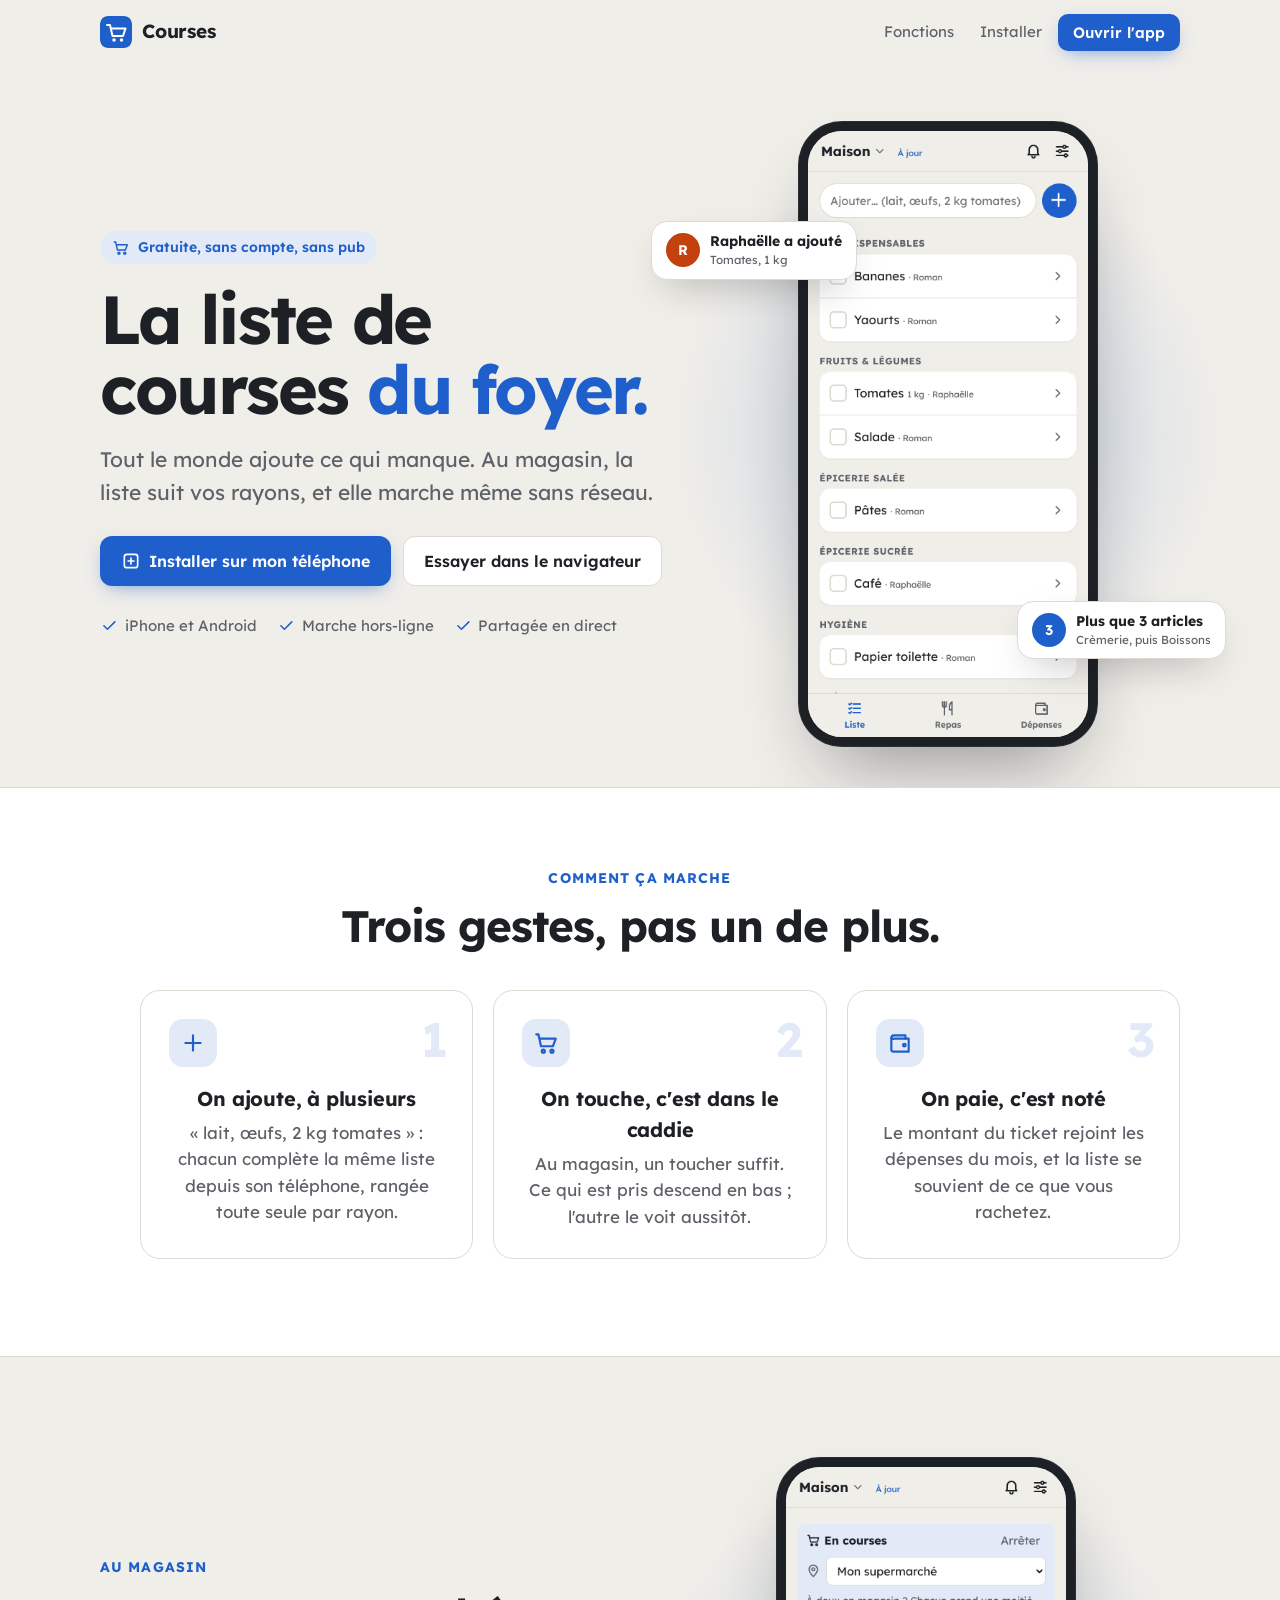
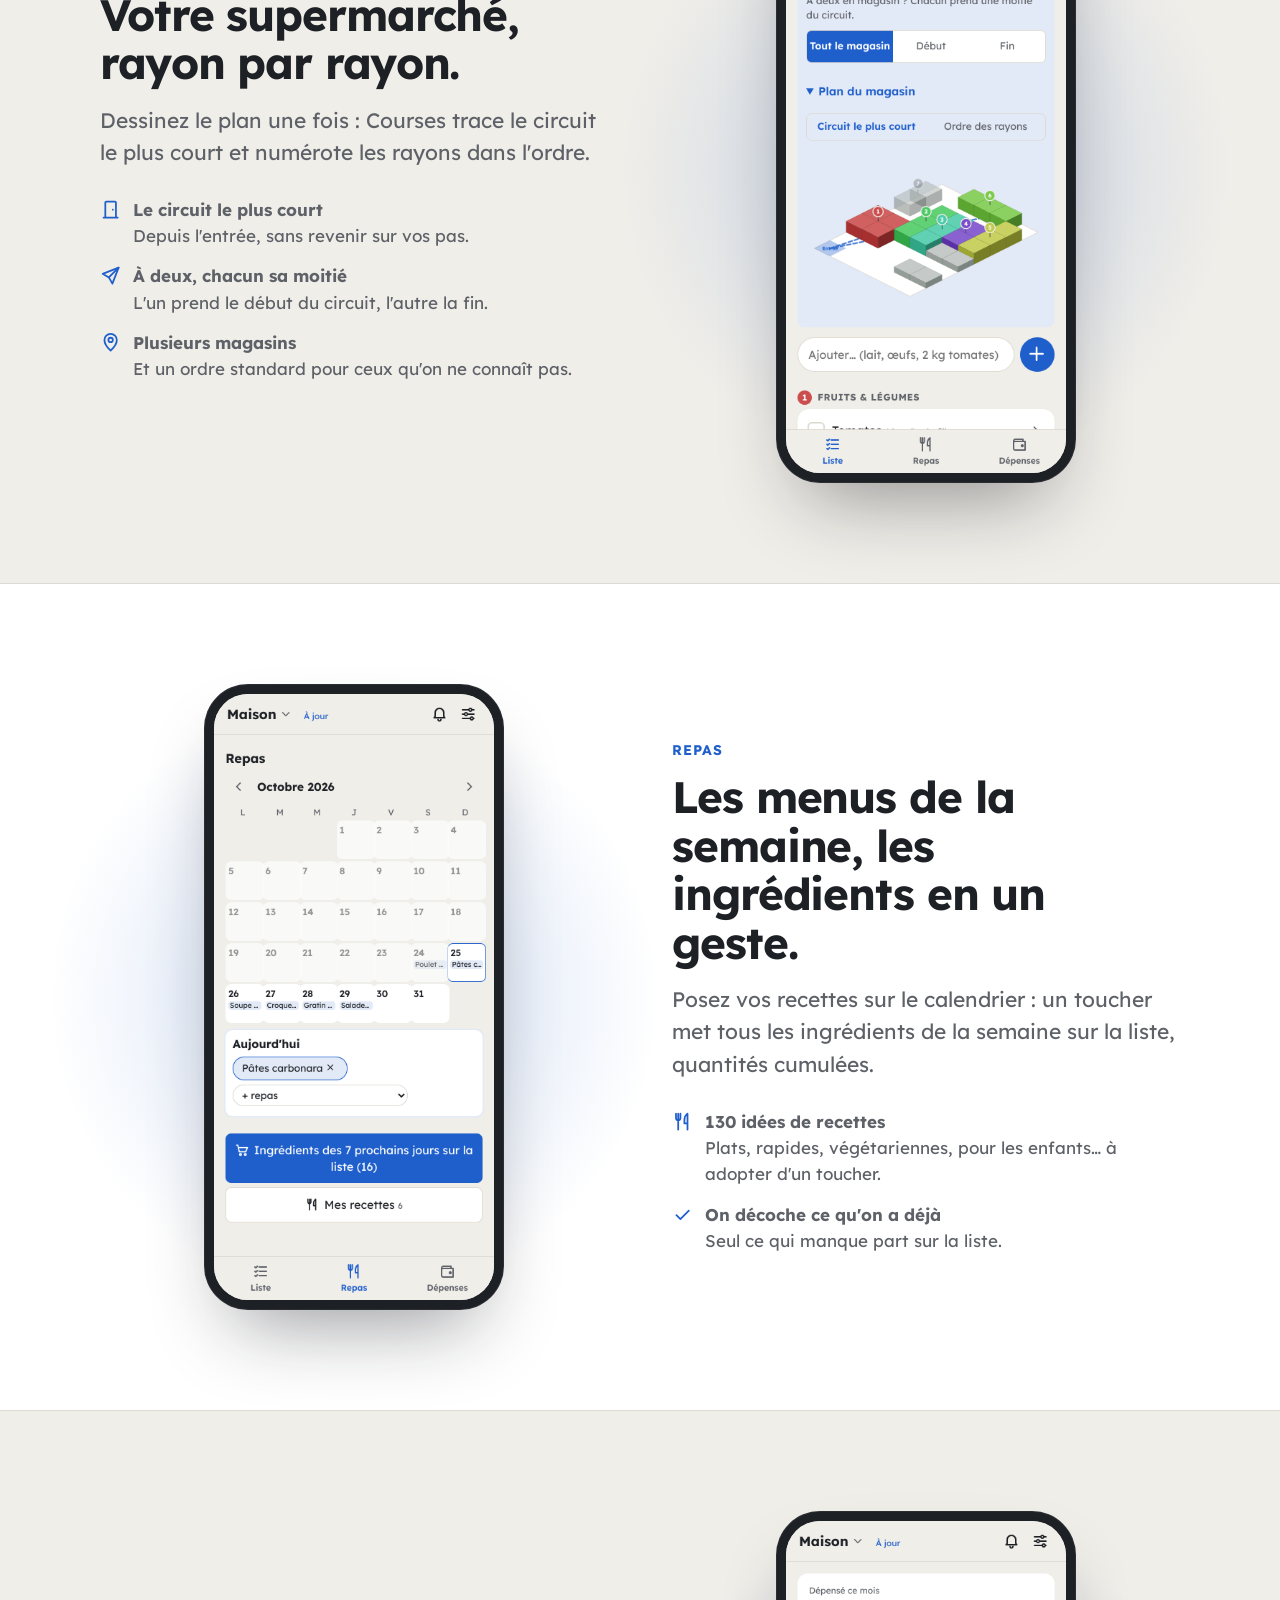
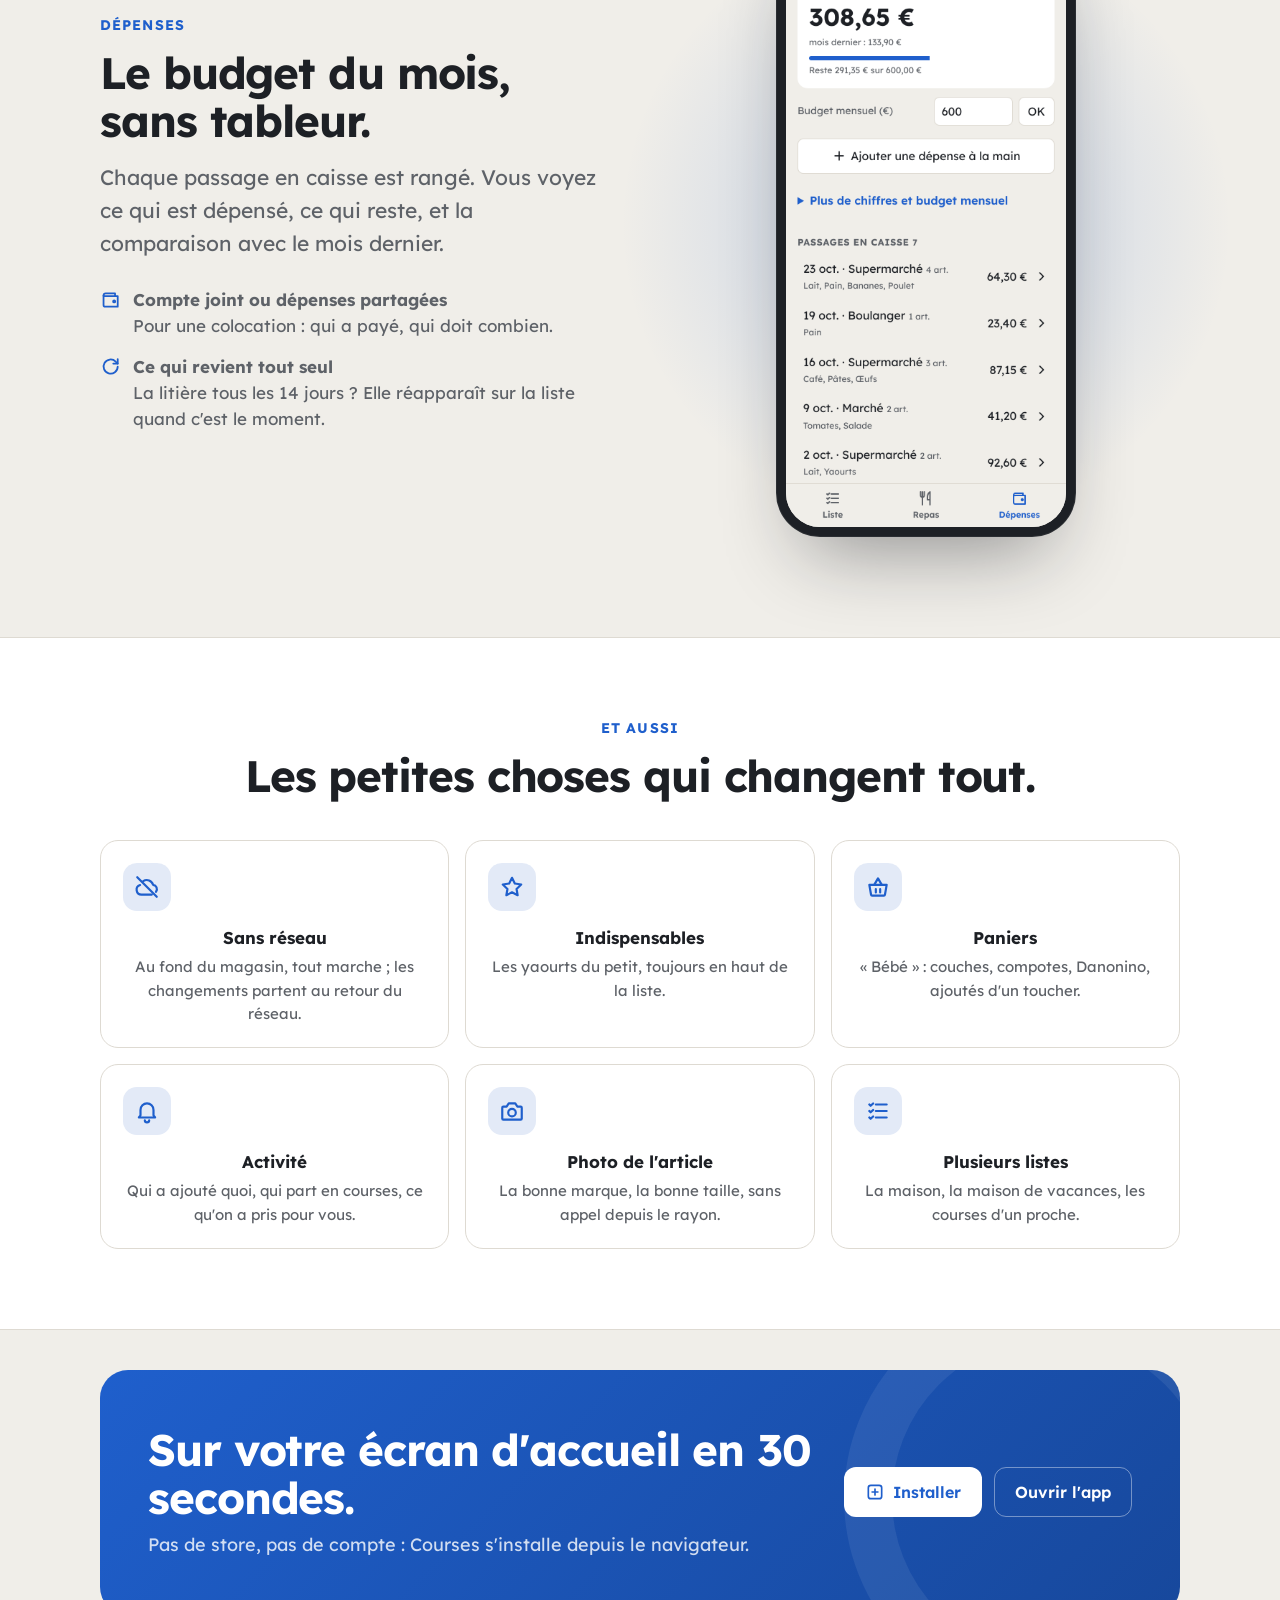
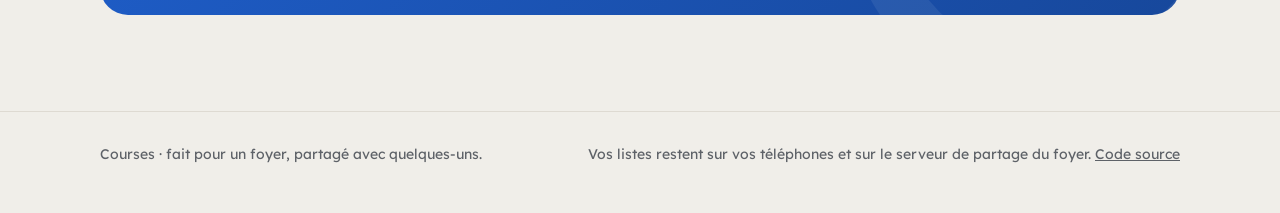
==== site/index.html @ 615f4064 "Guide d'installation sur l'écran d'accueil et site vitrine (présentation, page d'installation) Dans " ====
<!doctype html>
<html lang="fr">
<head>
  <meta charset="utf-8">
  <meta name="viewport" content="width=device-width, initial-scale=1, viewport-fit=cover">
  <title>Courses · la liste de courses du foyer</title>
  <meta name="description" content="Une liste de courses partagée, rangée par rayons, qui marche même sans réseau au magasin. Gratuite, sans compte, à installer en 30 secondes.">
  <meta property="og:title" content="Courses · la liste de courses du foyer">
  <meta property="og:description" content="Tout le monde ajoute ce qui manque. Au magasin, la liste suit vos rayons, même sans réseau.">
  <meta property="og:image" content="img/liste.png">
  <meta name="theme-color" content="#f0eee9">
  <link rel="icon" href="../icon.svg" type="image/svg+xml">
  <link rel="stylesheet" href="site.css">
</head>
<body>
  <header class="top">
    <div class="wrap">
      <a class="brand" href="./"><img src="../icon.svg" alt="">Courses</a>
      <nav>
        <a class="hide-sm" href="#fonctions">Fonctions</a>
        <a class="hide-sm" href="installer.html">Installer</a>
        <a class="btn primary small" href="../">Ouvrir l'app</a>
      </nav>
    </div>
  </header>

  <main>
    <section class="hero">
      <div class="wrap">
        <div>
          <p class="eyebrow" data-icon="cart">Gratuite, sans compte, sans pub</p>
          <h1>La liste de courses <em>du foyer.</em></h1>
          <p class="lead">Tout le monde ajoute ce qui manque. Au magasin, la liste suit vos rayons, et elle marche même sans réseau.</p>
          <div class="ctas">
            <a class="btn primary" href="installer.html" data-icon="addHome">Installer sur mon téléphone</a>
            <a class="btn" href="../">Essayer dans le navigateur</a>
          </div>
          <ul class="trust">
            <li data-icon="check">iPhone et Android</li>
            <li data-icon="check">Marche hors-ligne</li>
            <li data-icon="check">Partagée en direct</li>
          </ul>
        </div>
        <div class="stage">
          <div class="phone"><img src="img/liste.png" alt="La liste de courses, rangée par rayons" width="390" height="844"></div>
          <div class="bubble b1"><span class="av" style="background:#c2410c">R</span><span><b>Raphaëlle a ajouté</b><small>Tomates, 1 kg</small></span></div>
          <div class="bubble b2"><span class="av" style="background:#1f5fcc">3</span><span><b>Plus que 3 articles</b><small>Crèmerie, puis Boissons</small></span></div>
        </div>
      </div>
    </section>

    <section class="band">
      <div class="wrap center">
        <p class="kicker">Comment ça marche</p>
        <h2>Trois gestes, pas un de plus.</h2>
        <ol class="steps3">
          <li class="reveal"><div class="ico" data-icon="plus"></div><h3>On ajoute, à plusieurs</h3><p>« lait, œufs, 2 kg tomates » : chacun complète la même liste depuis son téléphone, rangée toute seule par rayon.</p></li>
          <li class="reveal"><div class="ico" data-icon="cart"></div><h3>On touche, c'est dans le caddie</h3><p>Au magasin, un toucher suffit. Ce qui est pris descend en bas ; l'autre le voit aussitôt.</p></li>
          <li class="reveal"><div class="ico" data-icon="wallet"></div><h3>On paie, c'est noté</h3><p>Le montant du ticket rejoint les dépenses du mois, et la liste se souvient de ce que vous rachetez.</p></li>
        </ol>
      </div>
    </section>

    <section class="feature" id="fonctions">
      <div class="wrap">
        <div class="text reveal">
          <p class="kicker">Au magasin</p>
          <h2>Votre supermarché, rayon par rayon.</h2>
          <p class="lead">Dessinez le plan une fois : Courses trace le circuit le plus court et numérote les rayons dans l'ordre.</p>
          <ul class="points">
            <li data-icon="door"><span><b>Le circuit le plus court</b>Depuis l'entrée, sans revenir sur vos pas.</span></li>
            <li data-icon="send"><span><b>À deux, chacun sa moitié</b>L'un prend le début du circuit, l'autre la fin.</span></li>
            <li data-icon="pin"><span><b>Plusieurs magasins</b>Et un ordre standard pour ceux qu'on ne connaît pas.</span></li>
          </ul>
        </div>
        <div class="stage reveal"><div class="phone"><img src="img/magasin.png" alt="Le plan du magasin en 3D avec le circuit numéroté" width="390" height="844" loading="lazy"></div></div>
      </div>
    </section>

    <section class="feature flip band">
      <div class="wrap">
        <div class="text reveal">
          <p class="kicker">Repas</p>
          <h2>Les menus de la semaine, les ingrédients en un geste.</h2>
          <p class="lead">Posez vos recettes sur le calendrier : un toucher met tous les ingrédients de la semaine sur la liste, quantités cumulées.</p>
          <ul class="points">
            <li data-icon="meals"><span><b>130 idées de recettes</b>Plats, rapides, végétariennes, pour les enfants… à adopter d'un toucher.</span></li>
            <li data-icon="check"><span><b>On décoche ce qu'on a déjà</b>Seul ce qui manque part sur la liste.</span></li>
          </ul>
        </div>
        <div class="stage reveal"><div class="phone"><img src="img/repas.png" alt="Le calendrier des repas du mois" width="390" height="844" loading="lazy"></div></div>
      </div>
    </section>

    <section class="feature">
      <div class="wrap">
        <div class="text reveal">
          <p class="kicker">Dépenses</p>
          <h2>Le budget du mois, sans tableur.</h2>
          <p class="lead">Chaque passage en caisse est rangé. Vous voyez ce qui est dépensé, ce qui reste, et la comparaison avec le mois dernier.</p>
          <ul class="points">
            <li data-icon="wallet"><span><b>Compte joint ou dépenses partagées</b>Pour une colocation : qui a payé, qui doit combien.</span></li>
            <li data-icon="again"><span><b>Ce qui revient tout seul</b>La litière tous les 14 jours ? Elle réapparaît sur la liste quand c'est le moment.</span></li>
          </ul>
        </div>
        <div class="stage reveal"><div class="phone"><img src="img/depenses.png" alt="Les dépenses du mois et le budget" width="390" height="844" loading="lazy"></div></div>
      </div>
    </section>

    <section class="band">
      <div class="wrap center">
        <p class="kicker">Et aussi</p>
        <h2>Les petites choses qui changent tout.</h2>
        <div class="grid6">
          <div class="reveal"><span class="ico" data-icon="offline"></span><h3>Sans réseau</h3><p>Au fond du magasin, tout marche ; les changements partent au retour du réseau.</p></div>
          <div class="reveal"><span class="ico" data-icon="star"></span><h3>Indispensables</h3><p>Les yaourts du petit, toujours en haut de la liste.</p></div>
          <div class="reveal"><span class="ico" data-icon="basket"></span><h3>Paniers</h3><p>« Bébé » : couches, compotes, Danonino, ajoutés d'un toucher.</p></div>
          <div class="reveal"><span class="ico" data-icon="bell"></span><h3>Activité</h3><p>Qui a ajouté quoi, qui part en courses, ce qu'on a pris pour vous.</p></div>
          <div class="reveal"><span class="ico" data-icon="camera"></span><h3>Photo de l'article</h3><p>La bonne marque, la bonne taille, sans appel depuis le rayon.</p></div>
          <div class="reveal"><span class="ico" data-icon="list"></span><h3>Plusieurs listes</h3><p>La maison, la maison de vacances, les courses d'un proche.</p></div>
        </div>
      </div>
    </section>

    <section class="cta">
      <div class="wrap">
        <div class="box reveal">
          <div>
            <h2>Sur votre écran d'accueil en 30 secondes.</h2>
            <p>Pas de store, pas de compte : Courses s'installe depuis le navigateur.</p>
          </div>
          <div class="ctas">
            <a class="btn light" href="installer.html" data-icon="addHome">Installer</a>
            <a class="btn" href="../">Ouvrir l'app</a>
          </div>
        </div>
      </div>
    </section>
  </main>

  <footer>
    <div class="wrap">
      <span>Courses · fait pour un foyer, partagé avec quelques-uns.</span>
      <span>Vos listes restent sur vos téléphones et sur le serveur de partage du foyer. <a href="https://github.com/romankimes-dot/Courses">Code source</a></span>
    </div>
  </footer>

  <script src="../src/icons.js"></script>
  <script src="site.js"></script>
</body>
</html>
---- site/site.css ----
/* Site de présentation : mêmes couleurs et même police que l'app (Bleu calme, Lexend) */
@font-face { font-family: Lexend; src: url(../fonts/lexend-latin.woff2) format('woff2'); font-weight: 400 700; font-display: swap; }
:root {
  --bg: #f0eee9; --fg: #1d2025; --muted: #5e6268; --line: #dedad2;
  --card: #ffffff; --accent: #1f5fcc; --accent-deep: #17489c; --accent-soft: #e3eaf7; --on-accent: #ffffff;
  --ink: #12151a; --bezel: #1d2025;
  --font: Lexend, system-ui, sans-serif;
  --wrap: 1120px;
}
@media (prefers-color-scheme: dark) {
  :root {
    --bg: #16181c; --fg: #e8eaed; --muted: #9ba1ab; --line: #2b2f36;
    --card: #20232a; --accent: #7aa5f0; --accent-deep: #a9c4f5; --accent-soft: #22314f; --on-accent: #0d1730;
    --ink: #0e1013; --bezel: #000;
    color-scheme: dark;
  }
}
* { box-sizing: border-box; }
html { scroll-behavior: smooth; }
body { margin: 0; background: var(--bg); color: var(--fg); font: 17px/1.55 var(--font); -webkit-font-smoothing: antialiased; }
img { max-width: 100%; display: block; }
main { overflow-x: clip; }
a { color: inherit; }
.wrap { max-width: var(--wrap); margin: 0 auto; padding: 0 20px; }
svg.i { width: 1.25em; height: 1.25em; flex: none; }

/* En-tête */
.top { position: sticky; top: 0; z-index: 5; background: color-mix(in srgb, var(--bg) 85%, transparent); backdrop-filter: blur(12px); -webkit-backdrop-filter: blur(12px); border-bottom: 1px solid transparent; transition: border-color .2s; }
.top.scrolled { border-bottom-color: var(--line); }
.top .wrap { display: flex; align-items: center; gap: 16px; height: 64px; }
.brand { display: flex; align-items: center; gap: 10px; font-weight: 700; font-size: 19px; text-decoration: none; letter-spacing: -.01em; }
.brand img { width: 32px; height: 32px; border-radius: 8px; }
.top nav { margin-left: auto; display: flex; align-items: center; gap: 6px; }
.top nav a:not(.btn) { text-decoration: none; color: var(--muted); font-size: 15px; padding: 8px 10px; border-radius: 8px; }
.top nav a:not(.btn):hover { color: var(--fg); }

/* Boutons */
.btn { display: inline-flex; align-items: center; justify-content: center; gap: 8px; font: 600 16px/1 var(--font); text-decoration: none; border-radius: 12px; padding: 14px 20px; border: 1px solid var(--line); background: var(--card); color: var(--fg); cursor: pointer; transition: transform .15s, background .15s, box-shadow .15s; }
.btn:hover { transform: translateY(-1px); }
.btn.primary { background: var(--accent); color: var(--on-accent); border-color: transparent; box-shadow: 0 6px 20px -8px color-mix(in srgb, var(--accent) 70%, transparent); }
.btn.primary:hover { background: var(--accent-deep); }
.btn.small { padding: 10px 14px; font-size: 15px; border-radius: 10px; }
.btn.light { background: #fff; color: #1f5fcc; border-color: transparent; }

/* Accueil */
.hero { padding: 56px 0 40px; overflow: hidden; }
.hero .wrap { display: grid; grid-template-columns: 1.1fr .9fr; gap: 48px; align-items: center; }
.eyebrow { display: inline-flex; align-items: center; gap: 8px; font-size: 14px; font-weight: 600; color: var(--accent); background: var(--accent-soft); padding: 6px 12px; border-radius: 99px; margin: 0 0 20px; }
h1 { font-size: clamp(40px, 6vw, 68px); line-height: 1.02; letter-spacing: -.035em; margin: 0 0 20px; font-weight: 700; }
h1 em { font-style: normal; color: var(--accent); }
.lead { font-size: clamp(18px, 2vw, 21px); color: var(--muted); max-width: 33em; margin: 0 0 28px; }
.ctas { display: flex; flex-wrap: wrap; gap: 12px; }
.trust { display: flex; flex-wrap: wrap; gap: 8px 20px; margin: 28px 0 0; padding: 0; list-style: none; color: var(--muted); font-size: 15px; }
.trust li { display: flex; align-items: center; gap: 6px; }
.trust svg { color: var(--accent); }

/* Téléphone */
.stage { position: relative; display: grid; place-items: center; }
.stage::before { content: ''; position: absolute; width: 120%; aspect-ratio: 1; border-radius: 50%; background: radial-gradient(closest-side, color-mix(in srgb, var(--accent) 22%, transparent), transparent); z-index: -1; }
.phone { width: min(300px, 78vw); border-radius: 44px; padding: 10px; background: var(--bezel); box-shadow: 0 40px 80px -30px rgba(18, 21, 26, .45), 0 0 0 1px rgba(255, 255, 255, .06) inset; position: relative; }
.phone img { border-radius: 34px; width: 100%; height: auto; aspect-ratio: 390 / 844; object-fit: cover; object-position: top; background: #f0eee9; }
.bubble { position: absolute; display: flex; align-items: center; gap: 10px; background: var(--card); color: var(--fg); border-radius: 16px; padding: 10px 14px; font-size: 14px; box-shadow: 0 16px 40px -16px rgba(18, 21, 26, .35); border: 1px solid var(--line); max-width: 250px; line-height: 1.3; }
.bubble b { display: block; }
.bubble small { color: var(--muted); }
.bubble .av { width: 34px; height: 34px; border-radius: 50%; display: grid; place-items: center; font-weight: 700; color: #fff; flex: none; }
.b1 { top: 16%; left: -14%; animation: float 6s ease-in-out infinite; }
.b2 { bottom: 14%; right: -10%; animation: float 6s ease-in-out -3s infinite; }
@keyframes float { 50% { transform: translateY(-8px); } }

/* Sections */
section { padding: 80px 0; }
.kicker { font-size: 14px; font-weight: 700; letter-spacing: .08em; text-transform: uppercase; color: var(--accent); margin: 0 0 12px; }
h2 { font-size: clamp(30px, 4vw, 44px); line-height: 1.1; letter-spacing: -.025em; margin: 0 0 16px; }
.center { text-align: center; }
.center .lead { margin-left: auto; margin-right: auto; }

/* Trois temps */
.steps3 { display: grid; grid-template-columns: repeat(3, 1fr); gap: 20px; margin-top: 40px; counter-reset: s; }
.steps3 li { list-style: none; background: var(--card); border: 1px solid var(--line); border-radius: 20px; padding: 28px; position: relative; }
.steps3 li::before { counter-increment: s; content: counter(s); position: absolute; top: 24px; right: 24px; font-size: 48px; font-weight: 700; line-height: 1; color: var(--accent-soft); }
.steps3 h3 { margin: 16px 0 6px; font-size: 20px; letter-spacing: -.01em; }
.steps3 p { margin: 0; color: var(--muted); }
.ico { width: 48px; height: 48px; border-radius: 14px; display: grid; place-items: center; background: var(--accent-soft); color: var(--accent); }
.ico svg.i { width: 26px; height: 26px; }

/* Fonctions, en alternance */
.feature .wrap { display: grid; grid-template-columns: 1fr 1fr; gap: 64px; align-items: center; }
.feature.flip .text { order: 2; }
.feature .stage { padding: 20px 0; }
.points { list-style: none; padding: 0; margin: 24px 0 0; display: grid; gap: 14px; }
.points li { display: flex; gap: 12px; align-items: flex-start; }
.points svg { color: var(--accent); margin-top: 2px; }
.points b { display: block; }
.points span { color: var(--muted); }
.band { background: var(--card); border-block: 1px solid var(--line); }

/* Grille des petites fonctions */
.grid6 { display: grid; grid-template-columns: repeat(3, 1fr); gap: 16px; margin-top: 40px; }
.grid6 div { background: var(--card); border: 1px solid var(--line); border-radius: 18px; padding: 22px; }
.grid6 h3 { font-size: 17px; margin: 14px 0 4px; }
.grid6 p { margin: 0; font-size: 15px; color: var(--muted); }

/* Appel à installer */
.cta { padding: 40px 0 96px; }
.cta .box { background: linear-gradient(135deg, #1f5fcc, #17489c); color: #fff; border-radius: 28px; padding: 56px 48px; display: grid; grid-template-columns: 1fr auto; gap: 32px; align-items: center; position: relative; overflow: hidden; }
.cta .box::after { content: ''; position: absolute; right: -80px; top: -80px; width: 320px; height: 320px; border-radius: 50%; border: 48px solid rgba(255, 255, 255, .07); }
.cta h2 { color: #fff; margin-bottom: 8px; }
.cta p { margin: 0; color: rgba(255, 255, 255, .8); font-size: 18px; }
.cta .ctas { position: relative; z-index: 1; }
.cta .btn:not(.light) { background: transparent; color: #fff; border-color: rgba(255, 255, 255, .4); }

footer { border-top: 1px solid var(--line); padding: 32px 0 48px; color: var(--muted); font-size: 14px; }
footer .wrap { display: flex; flex-wrap: wrap; gap: 12px 24px; align-items: center; justify-content: space-between; }
footer a { color: var(--muted); }

/* Page d'installation */
.page-head { padding: 56px 0 24px; text-align: center; }
.page-head h1 { font-size: clamp(36px, 5vw, 56px); }
.tabs { display: inline-flex; background: var(--card); border: 1px solid var(--line); border-radius: 14px; padding: 4px; gap: 4px; margin: 8px 0 0; }
.tabs button { font: 600 15px/1 var(--font); border: 0; background: none; color: var(--muted); padding: 12px 18px; border-radius: 10px; cursor: pointer; display: flex; align-items: center; gap: 8px; }
.tabs button[aria-selected="true"] { background: var(--accent); color: var(--on-accent); }
.panel { display: none; padding: 32px 0 24px; }
.panel.on { display: block; }
.howto { list-style: none; padding: 0; margin: 0 auto; max-width: 880px; display: grid; gap: 16px; counter-reset: s; }
.howto > li { counter-increment: s; background: var(--card); border: 1px solid var(--line); border-radius: 22px; padding: 24px; display: grid; grid-template-columns: 44px 1fr minmax(0, 300px); gap: 20px; align-items: center; }
.howto > li::before { content: counter(s); width: 44px; height: 44px; border-radius: 50%; background: var(--accent); color: var(--on-accent); display: grid; place-items: center; font-weight: 700; font-size: 19px; }
.howto h3 { margin: 0 0 4px; font-size: 19px; letter-spacing: -.01em; }
.howto p { margin: 0; color: var(--muted); font-size: 15px; }
.howto p + p { margin-top: 6px; }
.howto .btn { margin-top: 12px; }
.inline-i { display: inline-flex; vertical-align: -.25em; color: var(--accent); }

/* Petites maquettes d'écran (dessinées, sans capture) */
.mock { background: var(--bg); border: 1px solid var(--line); border-radius: 16px; padding: 14px; font-size: 13px; color: var(--fg); }
.mock .bar { display: flex; align-items: center; gap: 10px; background: var(--card); border-radius: 12px; padding: 10px 12px; box-shadow: 0 2px 8px -4px rgba(0, 0, 0, .2); }
.mock .url { flex: 1; text-align: center; color: var(--muted); white-space: nowrap; overflow: hidden; text-overflow: ellipsis; }
.mock .hl { color: var(--accent); position: relative; display: grid; place-items: center; }
.mock .hl::after { content: ''; position: absolute; inset: -7px; border-radius: 50%; border: 2px solid var(--accent); animation: ping 1.8s ease-out infinite; }
@keyframes ping { 0% { opacity: 1; scale: .7; } 100% { opacity: 0; scale: 1.5; } }
.mock .dim { color: var(--muted); }
.mock .sheet { background: var(--card); border-radius: 12px; overflow: hidden; }
.mock .sheet div { display: flex; justify-content: space-between; align-items: center; padding: 10px 12px; border-top: 1px solid var(--line); }
.mock .sheet div:first-child { border-top: 0; }
.mock .sheet .pick { background: var(--accent-soft); color: var(--accent); font-weight: 600; }
.mock .home { display: grid; grid-template-columns: repeat(4, 1fr); gap: 12px; justify-items: center; padding: 6px 4px; }
.mock .app { width: 44px; height: 44px; border-radius: 11px; background: var(--line); }
.mock .app.me { background: url(../icon.svg) center / cover; box-shadow: 0 0 0 3px var(--accent-soft), 0 0 0 5px var(--accent); }
.mock .lbl { font-size: 11px; text-align: center; margin-top: 4px; }

.notes { max-width: 880px; margin: 24px auto 0; display: grid; grid-template-columns: 1fr 1fr; gap: 16px; }
.note { border-radius: 18px; padding: 20px 22px; background: var(--accent-soft); }
.note h3 { margin: 0 0 6px; font-size: 16px; display: flex; gap: 8px; align-items: center; color: var(--accent); }
.note p { margin: 0; font-size: 15px; }
.qr { display: grid; grid-template-columns: auto 1fr; gap: 32px; align-items: center; max-width: 720px; margin: 0 auto; background: var(--card); border: 1px solid var(--line); border-radius: 24px; padding: 32px; }
.qr img { width: 180px; height: 180px; padding: 12px; background: #fff; border-radius: 16px; }
.qr h3 { margin: 0 0 8px; font-size: 22px; }
.qr p { margin: 0 0 8px; color: var(--muted); }

.faq { max-width: 760px; margin: 0 auto; }
.faq details { border-bottom: 1px solid var(--line); padding: 18px 0; }
.faq summary { cursor: pointer; font-weight: 600; font-size: 18px; list-style: none; display: flex; justify-content: space-between; gap: 16px; }
.faq summary::-webkit-details-marker { display: none; }
.faq summary::after { content: '+'; color: var(--accent); font-size: 24px; line-height: 1; transition: rotate .2s; }
.faq details[open] summary::after { rotate: 45deg; }
.faq p { color: var(--muted); margin: 10px 0 0; }

/* Apparition au défilement */
.reveal { opacity: 0; translate: 0 24px; transition: opacity .7s ease, translate .7s ease; }
.reveal.in { opacity: 1; translate: 0 0; }
@media (prefers-reduced-motion: reduce) {
  .reveal { opacity: 1; translate: none; transition: none; }
  .b1, .b2, .mock .hl::after { animation: none; }
  html { scroll-behavior: auto; }
}

/* Téléphone (petits écrans) */
@media (max-width: 860px) {
  .hero { padding-top: 32px; }
  .hero .wrap, .feature .wrap { grid-template-columns: 1fr; gap: 40px; }
  .feature.flip .text { order: 0; }
  .steps3, .grid6 { grid-template-columns: 1fr; }
  .grid6 { grid-template-columns: 1fr 1fr; }
  .cta .box { grid-template-columns: 1fr; padding: 40px 28px; }
  .howto > li { grid-template-columns: 44px 1fr; }
  .howto .mock { grid-column: 1 / -1; }
  .notes { grid-template-columns: 1fr; }
  .qr { grid-template-columns: 1fr; justify-items: center; text-align: center; }
  section { padding: 56px 0; }
  .b1 { left: -2%; } .b2 { right: -2%; }
  .top nav a.hide-sm { display: none; }
}
@media (max-width: 520px) {
  .wrap { padding: 0 16px; }
  .grid6 { grid-template-columns: 1fr; }
  .ctas .btn { flex: 1 1 100%; }
  .tabs button { padding: 10px 12px; }
  .bubble { font-size: 13px; max-width: 200px; padding: 8px 12px; }
}
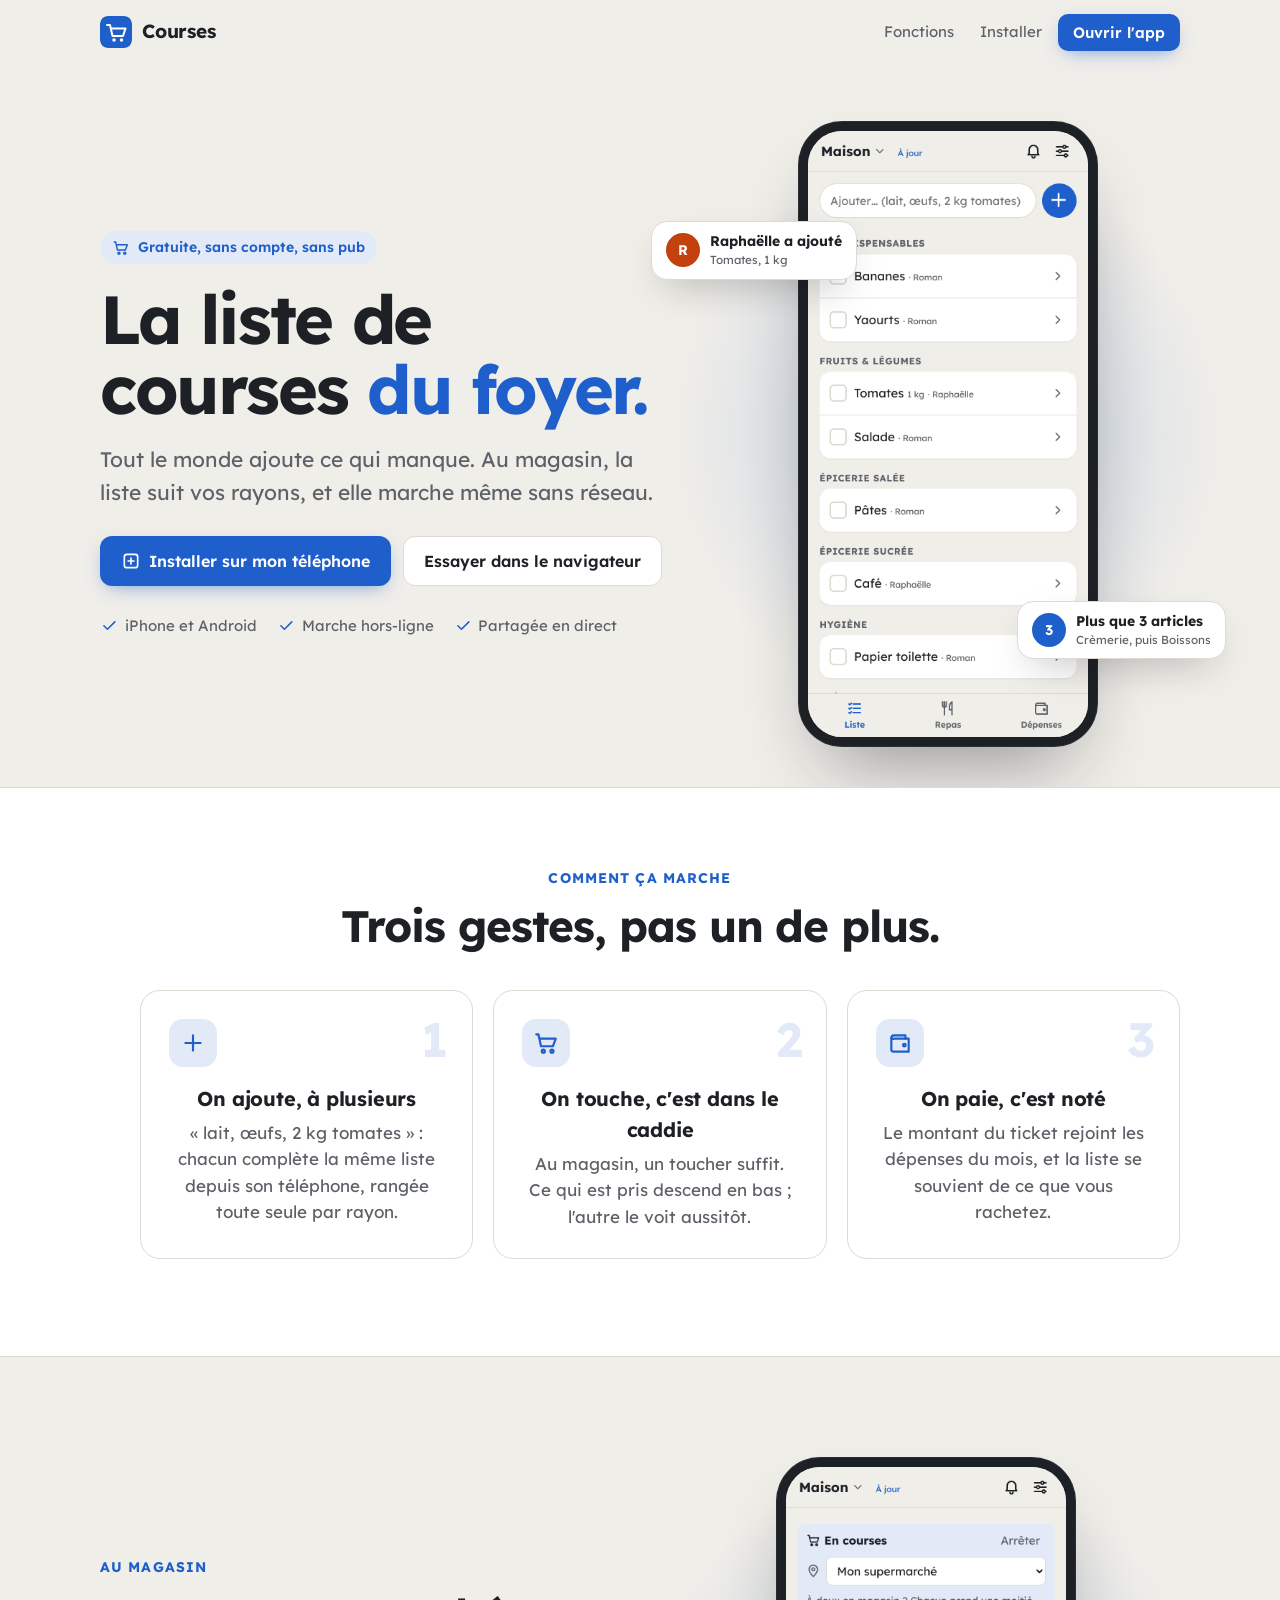
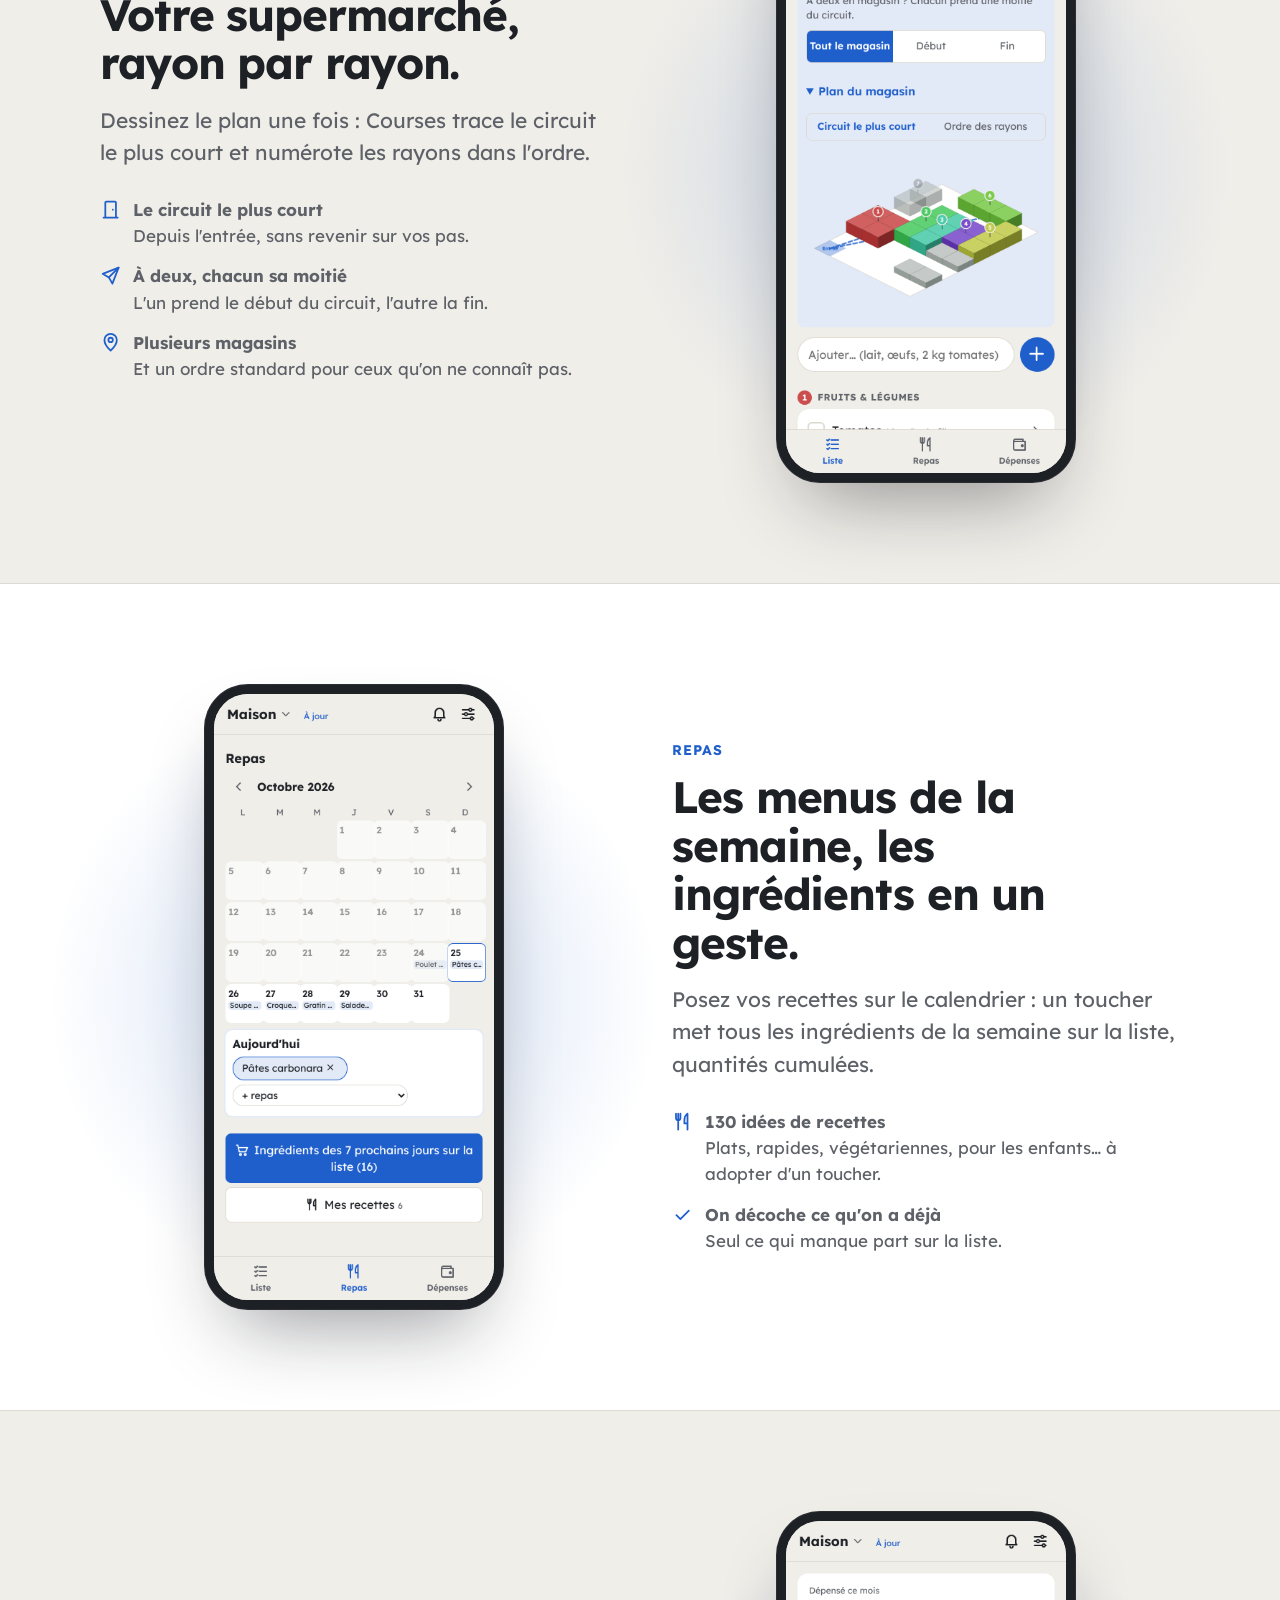
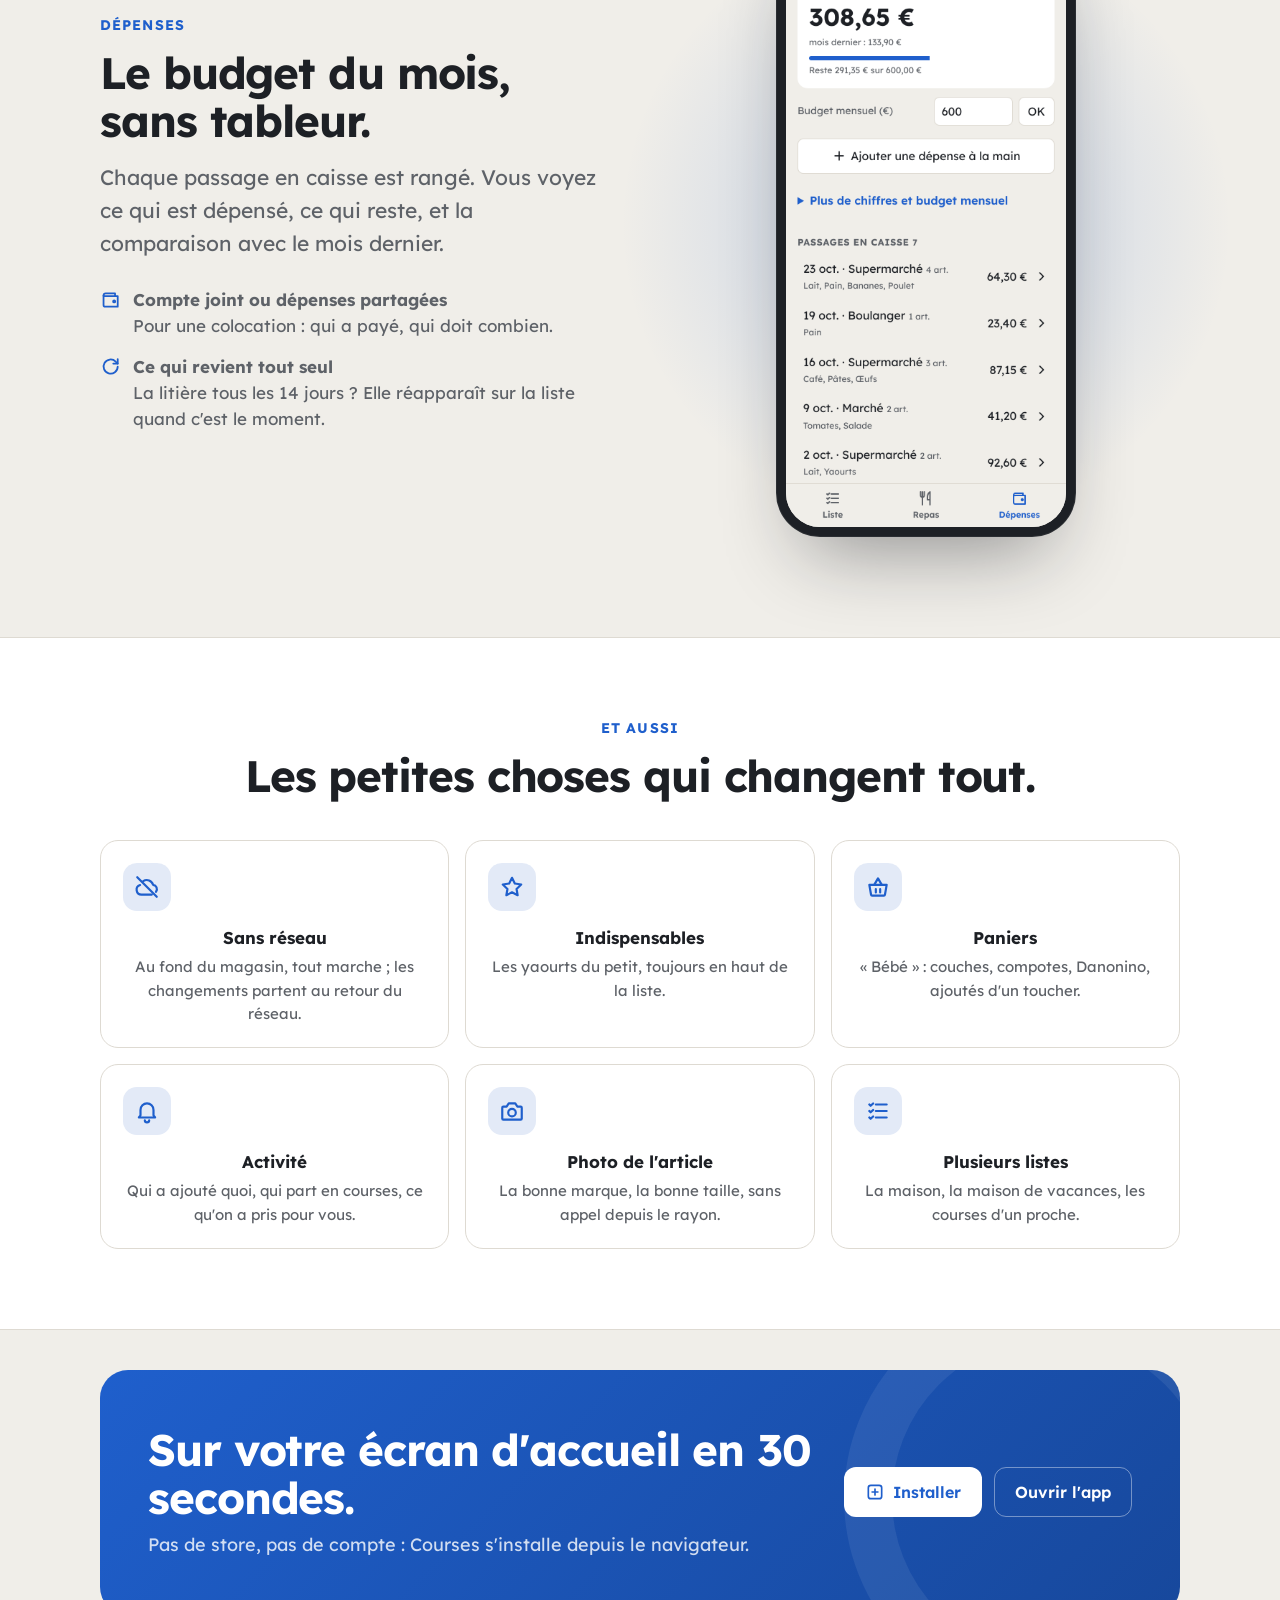
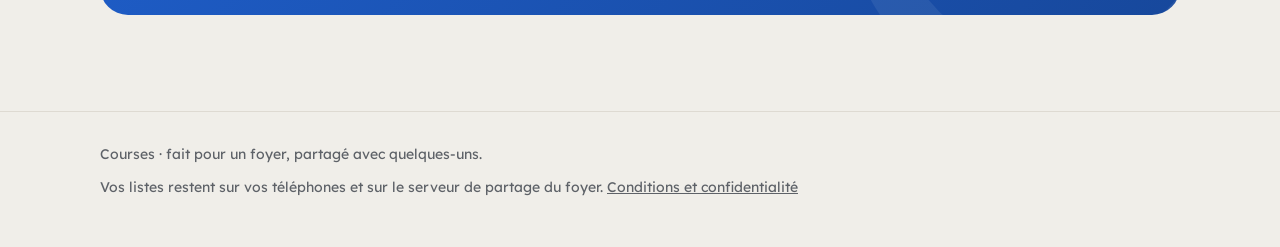
==== commit 5d81d6c6: "Conditions d'utilisation, confidentialité et mentions légales Page site/cgu.html ; acceptation sur l" ====
--- a/site/index.html
+++ b/site/index.html
@@ -141,7 +141,7 @@
   <footer>
     <div class="wrap">
       <span>Courses · fait pour un foyer, partagé avec quelques-uns.</span>
-      <span>Vos listes restent sur vos téléphones et sur le serveur de partage du foyer. <a href="https://github.com/romankimes-dot/Courses">Code source</a></span>
+      <span>Vos listes restent sur vos téléphones et sur le serveur de partage du foyer. <a href="cgu.html">Conditions et confidentialité</a></span>
     </div>
   </footer>
 
--- a/site/site.css
+++ b/site/site.css
@@ -164,6 +164,17 @@
 .faq details[open] summary::after { rotate: 45deg; }
 .faq p { color: var(--muted); margin: 10px 0 0; }
 
+/* Conditions et confidentialité */
+.legal .wrap { max-width: 760px; padding-top: 48px; padding-bottom: 64px; }
+.legal h1 { font-size: clamp(34px, 5vw, 48px); }
+.legal h2 { font-size: 28px; margin: 56px 0 8px; padding-top: 16px; scroll-margin-top: 80px; }
+.legal h3 { font-size: 17px; margin: 24px 0 6px; }
+.legal p { margin: 0 0 10px; color: var(--muted); font-size: 16px; }
+.legal p b { color: var(--fg); }
+.legal .lead { color: var(--fg); background: var(--accent-soft); border-radius: 16px; padding: 18px 20px; font-size: 17px; }
+.toc { display: flex; flex-wrap: wrap; gap: 8px; margin: 8px 0 0; }
+.toc a { text-decoration: none; font-size: 15px; font-weight: 600; color: var(--accent); background: var(--card); border: 1px solid var(--line); border-radius: 99px; padding: 8px 14px; }
+
 /* Apparition au défilement */
 .reveal { opacity: 0; translate: 0 24px; transition: opacity .7s ease, translate .7s ease; }
 .reveal.in { opacity: 1; translate: 0 0; }
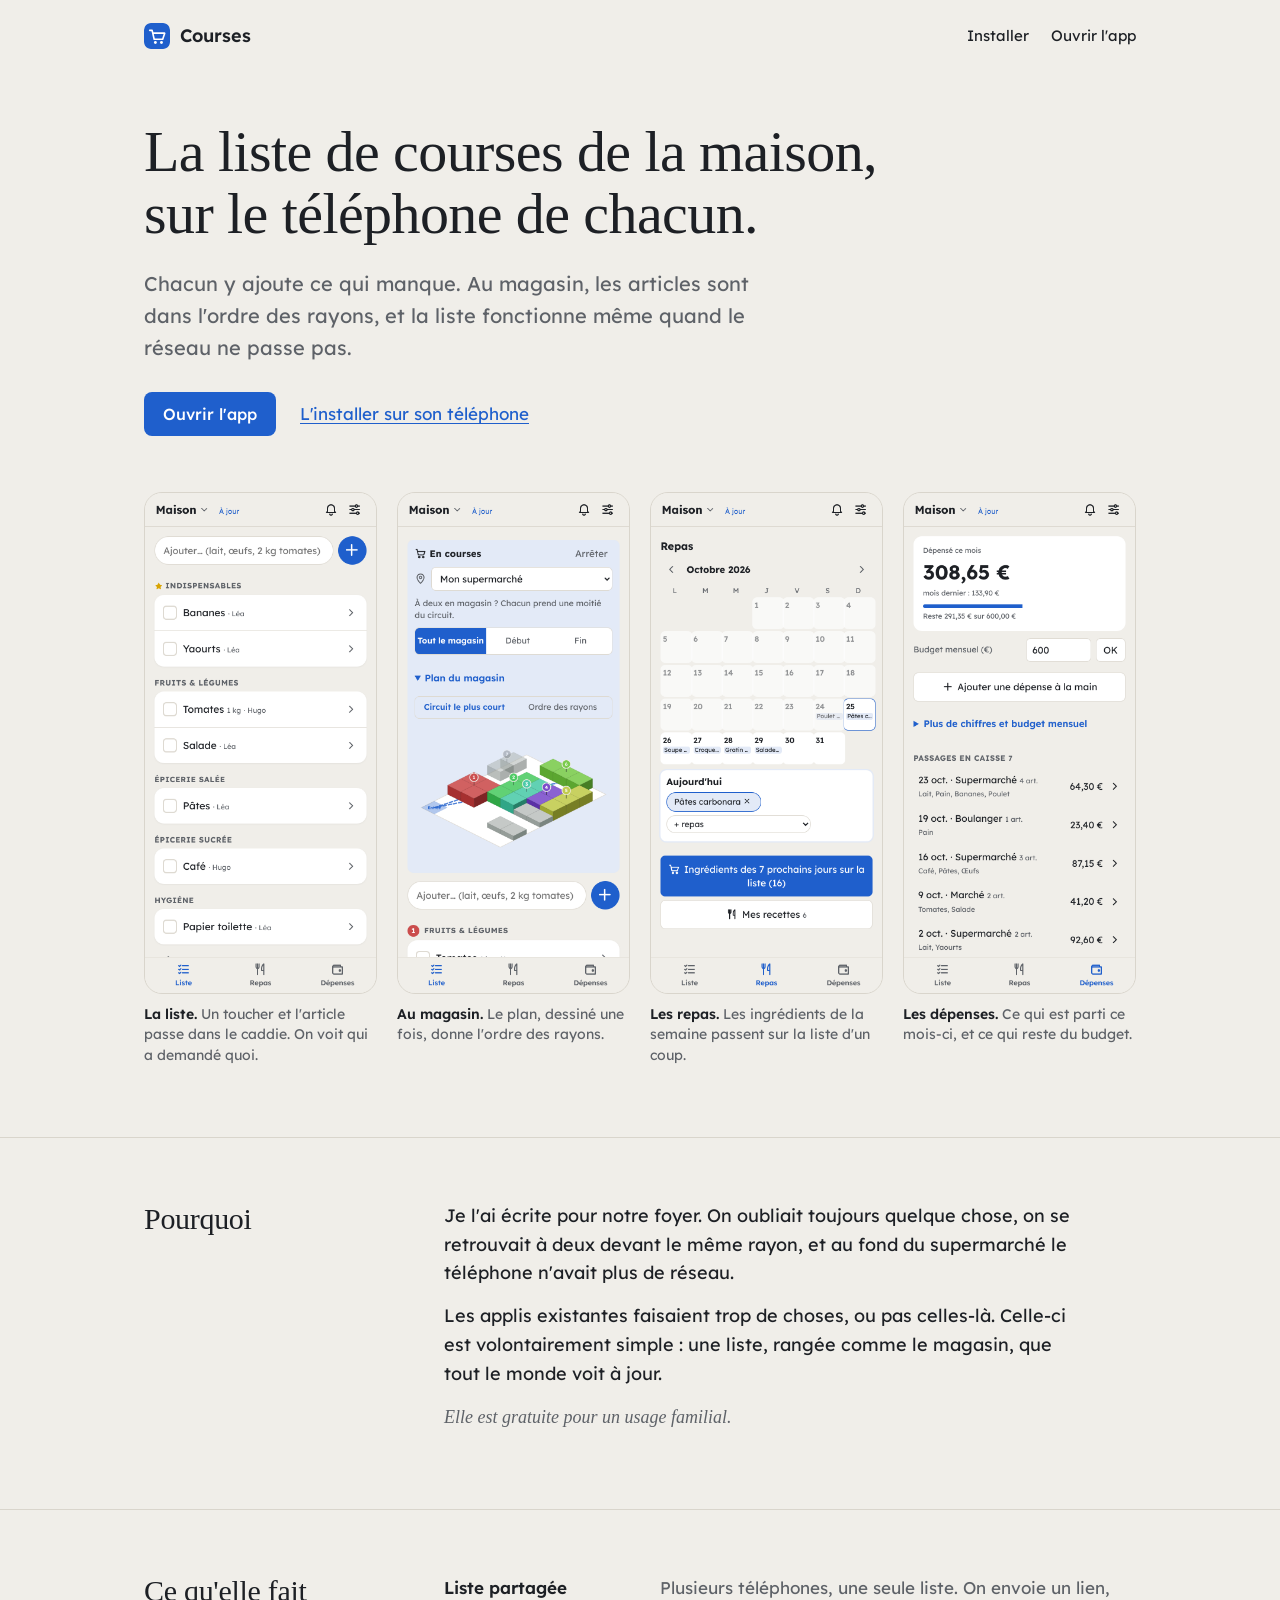
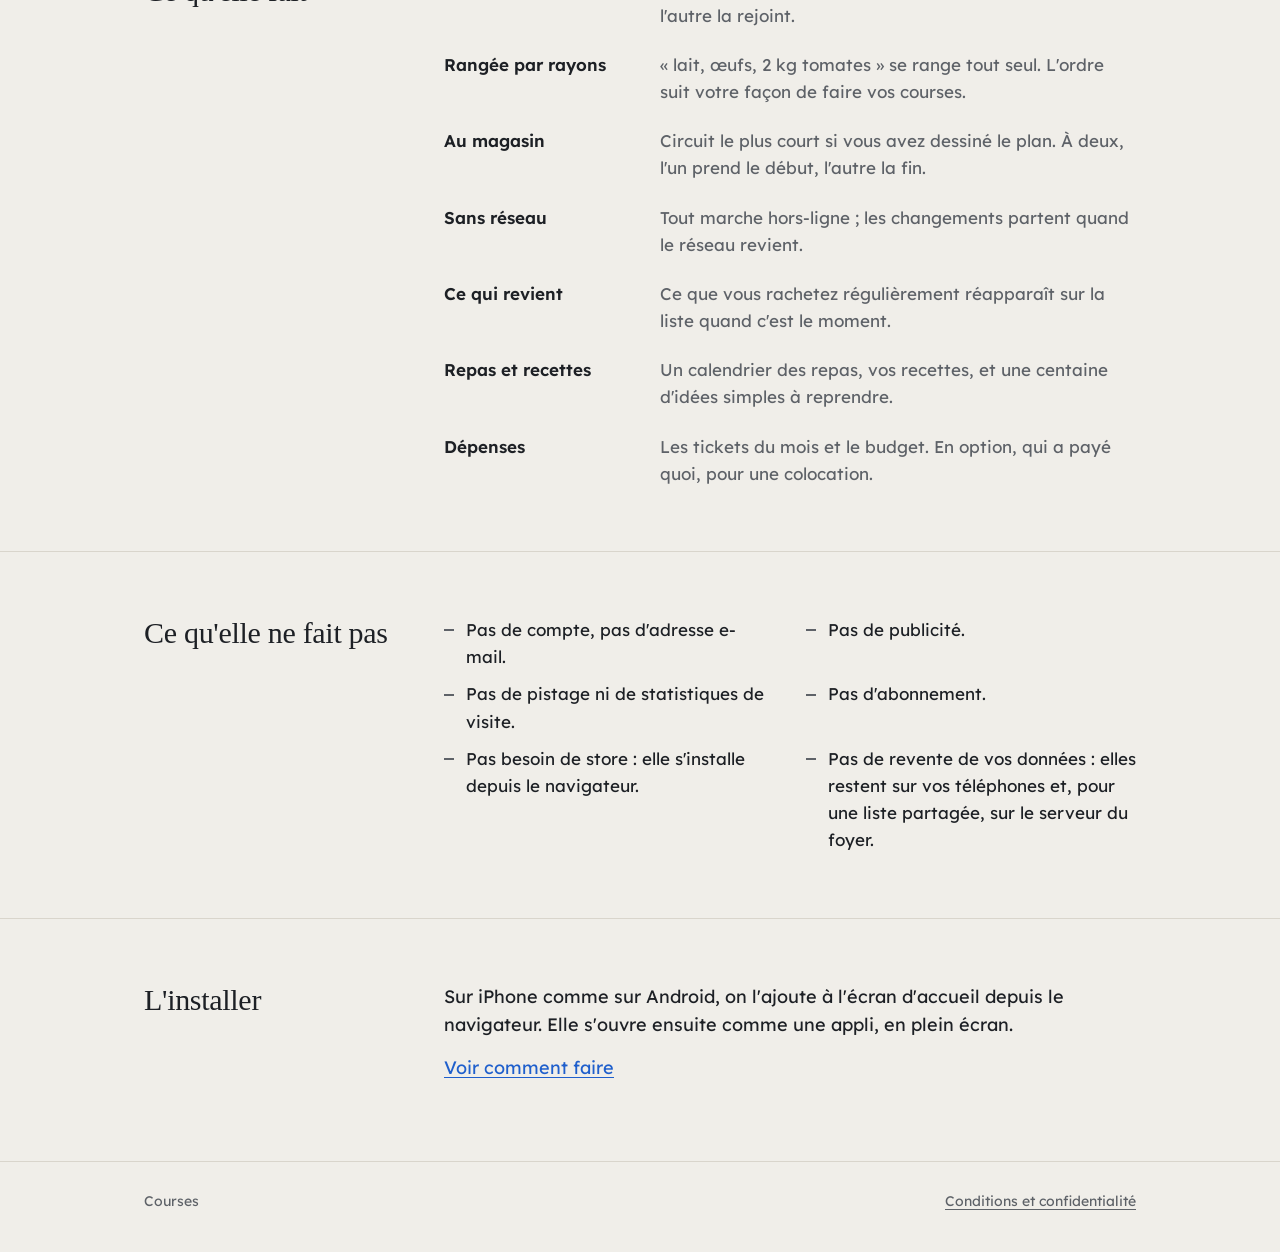
==== commit 207ec726: "Site : style plus sobre et éditorial, prénoms fictifs dans les captures Titres en serif, texte à la " ====
--- a/site/index.html
+++ b/site/index.html
@@ -3,10 +3,10 @@
 <head>
   <meta charset="utf-8">
   <meta name="viewport" content="width=device-width, initial-scale=1, viewport-fit=cover">
-  <title>Courses · la liste de courses du foyer</title>
-  <meta name="description" content="Une liste de courses partagée, rangée par rayons, qui marche même sans réseau au magasin. Gratuite, sans compte, à installer en 30 secondes.">
-  <meta property="og:title" content="Courses · la liste de courses du foyer">
-  <meta property="og:description" content="Tout le monde ajoute ce qui manque. Au magasin, la liste suit vos rayons, même sans réseau.">
+  <title>Courses</title>
+  <meta name="description" content="La liste de courses de la maison, partagée entre les téléphones du foyer, rangée par rayons, utilisable sans réseau. Gratuite, sans compte.">
+  <meta property="og:title" content="Courses">
+  <meta property="og:description" content="La liste de courses de la maison, partagée entre les téléphones du foyer.">
   <meta property="og:image" content="img/liste.png">
   <meta name="theme-color" content="#f0eee9">
   <link rel="icon" href="../icon.svg" type="image/svg+xml">
@@ -17,122 +17,83 @@
     <div class="wrap">
       <a class="brand" href="./"><img src="../icon.svg" alt="">Courses</a>
       <nav>
-        <a class="hide-sm" href="#fonctions">Fonctions</a>
         <a class="hide-sm" href="installer.html">Installer</a>
-        <a class="btn primary small" href="../">Ouvrir l'app</a>
+        <a href="../">Ouvrir l'app</a>
       </nav>
     </div>
   </header>
 
   <main>
-    <section class="hero">
+    <div class="intro">
       <div class="wrap">
-        <div>
-          <p class="eyebrow" data-icon="cart">Gratuite, sans compte, sans pub</p>
-          <h1>La liste de courses <em>du foyer.</em></h1>
-          <p class="lead">Tout le monde ajoute ce qui manque. Au magasin, la liste suit vos rayons, et elle marche même sans réseau.</p>
-          <div class="ctas">
-            <a class="btn primary" href="installer.html" data-icon="addHome">Installer sur mon téléphone</a>
-            <a class="btn" href="../">Essayer dans le navigateur</a>
-          </div>
-          <ul class="trust">
-            <li data-icon="check">iPhone et Android</li>
-            <li data-icon="check">Marche hors-ligne</li>
-            <li data-icon="check">Partagée en direct</li>
-          </ul>
+        <h1>La liste de courses de la maison,<br>sur le téléphone de chacun.</h1>
+        <p class="lede">Chacun y ajoute ce qui manque. Au magasin, les articles sont dans l'ordre des rayons, et la liste fonctionne même quand le réseau ne passe pas.</p>
+        <div class="actions">
+          <a class="btn primary" href="../">Ouvrir l'app</a>
+          <a href="installer.html">L'installer sur son téléphone</a>
         </div>
-        <div class="stage">
-          <div class="phone"><img src="img/liste.png" alt="La liste de courses, rangée par rayons" width="390" height="844"></div>
-          <div class="bubble b1"><span class="av" style="background:#c2410c">R</span><span><b>Raphaëlle a ajouté</b><small>Tomates, 1 kg</small></span></div>
-          <div class="bubble b2"><span class="av" style="background:#1f5fcc">3</span><span><b>Plus que 3 articles</b><small>Crèmerie, puis Boissons</small></span></div>
+      </div>
+    </div>
+
+    <div class="wrap">
+      <div class="sheet">
+        <figure><div class="shot"><img src="img/liste.png" alt="La liste, rangée par rayons" width="780" height="1688"></div>
+          <figcaption><b>La liste.</b> Un toucher et l'article passe dans le caddie. On voit qui a demandé quoi.</figcaption></figure>
+        <figure><div class="shot"><img src="img/magasin.png" alt="Le plan du magasin et le circuit numéroté" width="780" height="1688" loading="lazy"></div>
+          <figcaption><b>Au magasin.</b> Le plan, dessiné une fois, donne l'ordre des rayons.</figcaption></figure>
+        <figure><div class="shot"><img src="img/repas.png" alt="Le calendrier des repas" width="780" height="1688" loading="lazy"></div>
+          <figcaption><b>Les repas.</b> Les ingrédients de la semaine passent sur la liste d'un coup.</figcaption></figure>
+        <figure><div class="shot"><img src="img/depenses.png" alt="Les dépenses du mois" width="780" height="1688" loading="lazy"></div>
+          <figcaption><b>Les dépenses.</b> Ce qui est parti ce mois-ci, et ce qui reste du budget.</figcaption></figure>
+      </div>
+    </div>
+
+    <section class="part">
+      <div class="wrap">
+        <h2>Pourquoi</h2>
+        <div class="body">
+          <p>Je l'ai écrite pour notre foyer. On oubliait toujours quelque chose, on se retrouvait à deux devant le même rayon, et au fond du supermarché le téléphone n'avait plus de réseau.</p>
+          <p>Les applis existantes faisaient trop de choses, ou pas celles-là. Celle-ci est volontairement simple : une liste, rangée comme le magasin, que tout le monde voit à jour.</p>
+          <p class="signature">Elle est gratuite pour un usage familial.</p>
         </div>
       </div>
     </section>
 
-    <section class="band">
-      <div class="wrap center">
-        <p class="kicker">Comment ça marche</p>
-        <h2>Trois gestes, pas un de plus.</h2>
-        <ol class="steps3">
-          <li class="reveal"><div class="ico" data-icon="plus"></div><h3>On ajoute, à plusieurs</h3><p>« lait, œufs, 2 kg tomates » : chacun complète la même liste depuis son téléphone, rangée toute seule par rayon.</p></li>
-          <li class="reveal"><div class="ico" data-icon="cart"></div><h3>On touche, c'est dans le caddie</h3><p>Au magasin, un toucher suffit. Ce qui est pris descend en bas ; l'autre le voit aussitôt.</p></li>
-          <li class="reveal"><div class="ico" data-icon="wallet"></div><h3>On paie, c'est noté</h3><p>Le montant du ticket rejoint les dépenses du mois, et la liste se souvient de ce que vous rachetez.</p></li>
-        </ol>
+    <section class="part">
+      <div class="wrap">
+        <h2>Ce qu'elle fait</h2>
+        <dl class="feats">
+          <div><dt>Liste partagée</dt><dd>Plusieurs téléphones, une seule liste. On envoie un lien, l'autre la rejoint.</dd></div>
+          <div><dt>Rangée par rayons</dt><dd>« lait, œufs, 2 kg tomates » se range tout seul. L'ordre suit votre façon de faire vos courses.</dd></div>
+          <div><dt>Au magasin</dt><dd>Circuit le plus court si vous avez dessiné le plan. À deux, l'un prend le début, l'autre la fin.</dd></div>
+          <div><dt>Sans réseau</dt><dd>Tout marche hors-ligne ; les changements partent quand le réseau revient.</dd></div>
+          <div><dt>Ce qui revient</dt><dd>Ce que vous rachetez régulièrement réapparaît sur la liste quand c'est le moment.</dd></div>
+          <div><dt>Repas et recettes</dt><dd>Un calendrier des repas, vos recettes, et une centaine d'idées simples à reprendre.</dd></div>
+          <div><dt>Dépenses</dt><dd>Les tickets du mois et le budget. En option, qui a payé quoi, pour une colocation.</dd></div>
+        </dl>
       </div>
     </section>
 
-    <section class="feature" id="fonctions">
+    <section class="part">
       <div class="wrap">
-        <div class="text reveal">
-          <p class="kicker">Au magasin</p>
-          <h2>Votre supermarché, rayon par rayon.</h2>
-          <p class="lead">Dessinez le plan une fois : Courses trace le circuit le plus court et numérote les rayons dans l'ordre.</p>
-          <ul class="points">
-            <li data-icon="door"><span><b>Le circuit le plus court</b>Depuis l'entrée, sans revenir sur vos pas.</span></li>
-            <li data-icon="send"><span><b>À deux, chacun sa moitié</b>L'un prend le début du circuit, l'autre la fin.</span></li>
-            <li data-icon="pin"><span><b>Plusieurs magasins</b>Et un ordre standard pour ceux qu'on ne connaît pas.</span></li>
-          </ul>
-        </div>
-        <div class="stage reveal"><div class="phone"><img src="img/magasin.png" alt="Le plan du magasin en 3D avec le circuit numéroté" width="390" height="844" loading="lazy"></div></div>
+        <h2>Ce qu'elle ne fait pas</h2>
+        <ul class="nots">
+          <li>Pas de compte, pas d'adresse e-mail.</li>
+          <li>Pas de publicité.</li>
+          <li>Pas de pistage ni de statistiques de visite.</li>
+          <li>Pas d'abonnement.</li>
+          <li>Pas besoin de store : elle s'installe depuis le navigateur.</li>
+          <li>Pas de revente de vos données : elles restent sur vos téléphones et, pour une liste partagée, sur le serveur du foyer.</li>
+        </ul>
       </div>
     </section>
 
-    <section class="feature flip band">
+    <section class="part">
       <div class="wrap">
-        <div class="text reveal">
-          <p class="kicker">Repas</p>
-          <h2>Les menus de la semaine, les ingrédients en un geste.</h2>
-          <p class="lead">Posez vos recettes sur le calendrier : un toucher met tous les ingrédients de la semaine sur la liste, quantités cumulées.</p>
-          <ul class="points">
-            <li data-icon="meals"><span><b>130 idées de recettes</b>Plats, rapides, végétariennes, pour les enfants… à adopter d'un toucher.</span></li>
-            <li data-icon="check"><span><b>On décoche ce qu'on a déjà</b>Seul ce qui manque part sur la liste.</span></li>
-          </ul>
-        </div>
-        <div class="stage reveal"><div class="phone"><img src="img/repas.png" alt="Le calendrier des repas du mois" width="390" height="844" loading="lazy"></div></div>
-      </div>
-    </section>
-
-    <section class="feature">
-      <div class="wrap">
-        <div class="text reveal">
-          <p class="kicker">Dépenses</p>
-          <h2>Le budget du mois, sans tableur.</h2>
-          <p class="lead">Chaque passage en caisse est rangé. Vous voyez ce qui est dépensé, ce qui reste, et la comparaison avec le mois dernier.</p>
-          <ul class="points">
-            <li data-icon="wallet"><span><b>Compte joint ou dépenses partagées</b>Pour une colocation : qui a payé, qui doit combien.</span></li>
-            <li data-icon="again"><span><b>Ce qui revient tout seul</b>La litière tous les 14 jours ? Elle réapparaît sur la liste quand c'est le moment.</span></li>
-          </ul>
-        </div>
-        <div class="stage reveal"><div class="phone"><img src="img/depenses.png" alt="Les dépenses du mois et le budget" width="390" height="844" loading="lazy"></div></div>
-      </div>
-    </section>
-
-    <section class="band">
-      <div class="wrap center">
-        <p class="kicker">Et aussi</p>
-        <h2>Les petites choses qui changent tout.</h2>
-        <div class="grid6">
-          <div class="reveal"><span class="ico" data-icon="offline"></span><h3>Sans réseau</h3><p>Au fond du magasin, tout marche ; les changements partent au retour du réseau.</p></div>
-          <div class="reveal"><span class="ico" data-icon="star"></span><h3>Indispensables</h3><p>Les yaourts du petit, toujours en haut de la liste.</p></div>
-          <div class="reveal"><span class="ico" data-icon="basket"></span><h3>Paniers</h3><p>« Bébé » : couches, compotes, Danonino, ajoutés d'un toucher.</p></div>
-          <div class="reveal"><span class="ico" data-icon="bell"></span><h3>Activité</h3><p>Qui a ajouté quoi, qui part en courses, ce qu'on a pris pour vous.</p></div>
-          <div class="reveal"><span class="ico" data-icon="camera"></span><h3>Photo de l'article</h3><p>La bonne marque, la bonne taille, sans appel depuis le rayon.</p></div>
-          <div class="reveal"><span class="ico" data-icon="list"></span><h3>Plusieurs listes</h3><p>La maison, la maison de vacances, les courses d'un proche.</p></div>
-        </div>
-      </div>
-    </section>
-
-    <section class="cta">
-      <div class="wrap">
-        <div class="box reveal">
-          <div>
-            <h2>Sur votre écran d'accueil en 30 secondes.</h2>
-            <p>Pas de store, pas de compte : Courses s'installe depuis le navigateur.</p>
-          </div>
-          <div class="ctas">
-            <a class="btn light" href="installer.html" data-icon="addHome">Installer</a>
-            <a class="btn" href="../">Ouvrir l'app</a>
-          </div>
+        <h2>L'installer</h2>
+        <div class="body">
+          <p>Sur iPhone comme sur Android, on l'ajoute à l'écran d'accueil depuis le navigateur. Elle s'ouvre ensuite comme une appli, en plein écran.</p>
+          <p><a href="installer.html">Voir comment faire</a></p>
         </div>
       </div>
     </section>
@@ -140,8 +101,8 @@
 
   <footer>
     <div class="wrap">
-      <span>Courses · fait pour un foyer, partagé avec quelques-uns.</span>
-      <span>Vos listes restent sur vos téléphones et sur le serveur de partage du foyer. <a href="cgu.html">Conditions et confidentialité</a></span>
+      <span>Courses</span>
+      <a href="cgu.html">Conditions et confidentialité</a>
     </div>
   </footer>
 
--- a/site/site.css
+++ b/site/site.css
@@ -1,209 +1,150 @@
-/* Site de présentation : mêmes couleurs et même police que l'app (Bleu calme, Lexend) */
+/* Site de présentation : couleurs de l'app (fond Cloud Dancer, un seul bleu), titres en serif, texte en Lexend */
 @font-face { font-family: Lexend; src: url(../fonts/lexend-latin.woff2) format('woff2'); font-weight: 400 700; font-display: swap; }
 :root {
-  --bg: #f0eee9; --fg: #1d2025; --muted: #5e6268; --line: #dedad2;
-  --card: #ffffff; --accent: #1f5fcc; --accent-deep: #17489c; --accent-soft: #e3eaf7; --on-accent: #ffffff;
-  --ink: #12151a; --bezel: #1d2025;
+  --bg: #f0eee9; --fg: #1d2025; --muted: #5e6268; --line: #d9d5cc;
+  --card: #ffffff; --accent: #1f5fcc; --accent-soft: #e3eaf7; --on-accent: #ffffff;
   --font: Lexend, system-ui, sans-serif;
-  --wrap: 1120px;
+  --serif: 'Iowan Old Style', 'Palatino Linotype', Palatino, Georgia, ui-serif, serif;
 }
 @media (prefers-color-scheme: dark) {
   :root {
-    --bg: #16181c; --fg: #e8eaed; --muted: #9ba1ab; --line: #2b2f36;
-    --card: #20232a; --accent: #7aa5f0; --accent-deep: #a9c4f5; --accent-soft: #22314f; --on-accent: #0d1730;
-    --ink: #0e1013; --bezel: #000;
+    --bg: #16181c; --fg: #e8eaed; --muted: #9ba1ab; --line: #30343b;
+    --card: #20232a; --accent: #7aa5f0; --accent-soft: #22314f; --on-accent: #0d1730;
     color-scheme: dark;
   }
 }
 * { box-sizing: border-box; }
-html { scroll-behavior: smooth; }
-body { margin: 0; background: var(--bg); color: var(--fg); font: 17px/1.55 var(--font); -webkit-font-smoothing: antialiased; }
+body { margin: 0; background: var(--bg); color: var(--fg); font: 17px/1.6 var(--font); -webkit-font-smoothing: antialiased; }
 img { max-width: 100%; display: block; }
+a { color: var(--accent); text-underline-offset: 3px; }
 main { overflow-x: clip; }
-a { color: inherit; }
-.wrap { max-width: var(--wrap); margin: 0 auto; padding: 0 20px; }
-svg.i { width: 1.25em; height: 1.25em; flex: none; }
+.wrap { max-width: 1040px; margin: 0 auto; padding: 0 24px; }
+svg.i { width: 1.2em; height: 1.2em; flex: none; vertical-align: -.25em; }
+h1, h2 { font-family: var(--serif); font-weight: 400; letter-spacing: -.01em; margin: 0; }
+h1 { font-size: clamp(36px, 5.2vw, 58px); line-height: 1.08; }
+h2 { font-size: clamp(28px, 3.4vw, 36px); line-height: 1.15; margin-bottom: 20px; }
+h3 { font-size: 17px; margin: 0 0 4px; }
+p { margin: 0 0 14px; }
 
 /* En-tête */
-.top { position: sticky; top: 0; z-index: 5; background: color-mix(in srgb, var(--bg) 85%, transparent); backdrop-filter: blur(12px); -webkit-backdrop-filter: blur(12px); border-bottom: 1px solid transparent; transition: border-color .2s; }
-.top.scrolled { border-bottom-color: var(--line); }
-.top .wrap { display: flex; align-items: center; gap: 16px; height: 64px; }
-.brand { display: flex; align-items: center; gap: 10px; font-weight: 700; font-size: 19px; text-decoration: none; letter-spacing: -.01em; }
-.brand img { width: 32px; height: 32px; border-radius: 8px; }
-.top nav { margin-left: auto; display: flex; align-items: center; gap: 6px; }
-.top nav a:not(.btn) { text-decoration: none; color: var(--muted); font-size: 15px; padding: 8px 10px; border-radius: 8px; }
-.top nav a:not(.btn):hover { color: var(--fg); }
+.top .wrap { display: flex; align-items: center; gap: 20px; padding-top: 22px; padding-bottom: 22px; }
+.brand { display: flex; align-items: center; gap: 10px; font-weight: 600; font-size: 18px; text-decoration: none; color: var(--fg); }
+.brand img { width: 26px; height: 26px; border-radius: 7px; }
+.top nav { margin-left: auto; display: flex; align-items: center; gap: 22px; font-size: 15px; }
+.top nav a { color: var(--fg); text-decoration: none; }
+.top nav a:hover { text-decoration: underline; }
 
 /* Boutons */
-.btn { display: inline-flex; align-items: center; justify-content: center; gap: 8px; font: 600 16px/1 var(--font); text-decoration: none; border-radius: 12px; padding: 14px 20px; border: 1px solid var(--line); background: var(--card); color: var(--fg); cursor: pointer; transition: transform .15s, background .15s, box-shadow .15s; }
-.btn:hover { transform: translateY(-1px); }
-.btn.primary { background: var(--accent); color: var(--on-accent); border-color: transparent; box-shadow: 0 6px 20px -8px color-mix(in srgb, var(--accent) 70%, transparent); }
-.btn.primary:hover { background: var(--accent-deep); }
-.btn.small { padding: 10px 14px; font-size: 15px; border-radius: 10px; }
-.btn.light { background: #fff; color: #1f5fcc; border-color: transparent; }
+.btn { display: inline-flex; align-items: center; gap: 8px; font: 500 16px/1 var(--font); text-decoration: none; border-radius: 8px; padding: 13px 18px; border: 1px solid var(--line); background: var(--card); color: var(--fg); cursor: pointer; }
+.btn.primary { background: var(--accent); color: var(--on-accent); border-color: transparent; }
+.btn.primary:hover { filter: brightness(1.08); }
+.btn.small { padding: 9px 14px; font-size: 15px; }
+.actions { display: flex; flex-wrap: wrap; align-items: center; gap: 12px 24px; margin-top: 28px; }
 
-/* Accueil */
-.hero { padding: 56px 0 40px; overflow: hidden; }
-.hero .wrap { display: grid; grid-template-columns: 1.1fr .9fr; gap: 48px; align-items: center; }
-.eyebrow { display: inline-flex; align-items: center; gap: 8px; font-size: 14px; font-weight: 600; color: var(--accent); background: var(--accent-soft); padding: 6px 12px; border-radius: 99px; margin: 0 0 20px; }
-h1 { font-size: clamp(40px, 6vw, 68px); line-height: 1.02; letter-spacing: -.035em; margin: 0 0 20px; font-weight: 700; }
-h1 em { font-style: normal; color: var(--accent); }
-.lead { font-size: clamp(18px, 2vw, 21px); color: var(--muted); max-width: 33em; margin: 0 0 28px; }
-.ctas { display: flex; flex-wrap: wrap; gap: 12px; }
-.trust { display: flex; flex-wrap: wrap; gap: 8px 20px; margin: 28px 0 0; padding: 0; list-style: none; color: var(--muted); font-size: 15px; }
-.trust li { display: flex; align-items: center; gap: 6px; }
-.trust svg { color: var(--accent); }
+/* Ouverture */
+.intro { padding: 48px 0 56px; }
+.intro .lede { font-size: 20px; color: var(--muted); max-width: 32em; margin-top: 22px; }
 
-/* Téléphone */
-.stage { position: relative; display: grid; place-items: center; }
-.stage::before { content: ''; position: absolute; width: 120%; aspect-ratio: 1; border-radius: 50%; background: radial-gradient(closest-side, color-mix(in srgb, var(--accent) 22%, transparent), transparent); z-index: -1; }
-.phone { width: min(300px, 78vw); border-radius: 44px; padding: 10px; background: var(--bezel); box-shadow: 0 40px 80px -30px rgba(18, 21, 26, .45), 0 0 0 1px rgba(255, 255, 255, .06) inset; position: relative; }
-.phone img { border-radius: 34px; width: 100%; height: auto; aspect-ratio: 390 / 844; object-fit: cover; object-position: top; background: #f0eee9; }
-.bubble { position: absolute; display: flex; align-items: center; gap: 10px; background: var(--card); color: var(--fg); border-radius: 16px; padding: 10px 14px; font-size: 14px; box-shadow: 0 16px 40px -16px rgba(18, 21, 26, .35); border: 1px solid var(--line); max-width: 250px; line-height: 1.3; }
-.bubble b { display: block; }
-.bubble small { color: var(--muted); }
-.bubble .av { width: 34px; height: 34px; border-radius: 50%; display: grid; place-items: center; font-weight: 700; color: #fff; flex: none; }
-.b1 { top: 16%; left: -14%; animation: float 6s ease-in-out infinite; }
-.b2 { bottom: 14%; right: -10%; animation: float 6s ease-in-out -3s infinite; }
-@keyframes float { 50% { transform: translateY(-8px); } }
+/* Planche de captures */
+.sheet { display: grid; grid-template-columns: repeat(4, 1fr); gap: 20px; padding-bottom: 72px; }
+.sheet figure { margin: 0; }
+.shot { border-radius: 18px; border: 1px solid var(--line); overflow: hidden; background: #f0eee9; }
+.shot img { width: 100%; height: auto; }
+figcaption { font-size: 14px; color: var(--muted); margin-top: 10px; line-height: 1.45; }
+figcaption b { color: var(--fg); font-weight: 600; }
 
-/* Sections */
-section { padding: 80px 0; }
-.kicker { font-size: 14px; font-weight: 700; letter-spacing: .08em; text-transform: uppercase; color: var(--accent); margin: 0 0 12px; }
-h2 { font-size: clamp(30px, 4vw, 44px); line-height: 1.1; letter-spacing: -.025em; margin: 0 0 16px; }
-.center { text-align: center; }
-.center .lead { margin-left: auto; margin-right: auto; }
+/* Sections de texte */
+.part { border-top: 1px solid var(--line); padding: 64px 0; }
+.part .wrap { display: grid; grid-template-columns: 260px 1fr; gap: 40px; }
+.part h2 { font-size: 30px; }
+.part .body { max-width: 640px; }
+.part .body p { font-size: 18px; }
+.feats { display: grid; gap: 22px; margin: 0; }
+.feats div { display: grid; grid-template-columns: 200px 1fr; gap: 16px; }
+.feats dt { font-weight: 600; }
+.feats dd { margin: 0; color: var(--muted); }
+.nots { list-style: none; padding: 0; margin: 0; display: grid; grid-template-columns: 1fr 1fr; gap: 10px 32px; }
+.nots li { padding-left: 22px; position: relative; }
+.nots li::before { content: ''; position: absolute; left: 0; top: .78em; width: 10px; height: 2px; background: var(--muted); }
+.signature { font-family: var(--serif); font-style: italic; color: var(--muted); }
 
-/* Trois temps */
-.steps3 { display: grid; grid-template-columns: repeat(3, 1fr); gap: 20px; margin-top: 40px; counter-reset: s; }
-.steps3 li { list-style: none; background: var(--card); border: 1px solid var(--line); border-radius: 20px; padding: 28px; position: relative; }
-.steps3 li::before { counter-increment: s; content: counter(s); position: absolute; top: 24px; right: 24px; font-size: 48px; font-weight: 700; line-height: 1; color: var(--accent-soft); }
-.steps3 h3 { margin: 16px 0 6px; font-size: 20px; letter-spacing: -.01em; }
-.steps3 p { margin: 0; color: var(--muted); }
-.ico { width: 48px; height: 48px; border-radius: 14px; display: grid; place-items: center; background: var(--accent-soft); color: var(--accent); }
-.ico svg.i { width: 26px; height: 26px; }
-
-/* Fonctions, en alternance */
-.feature .wrap { display: grid; grid-template-columns: 1fr 1fr; gap: 64px; align-items: center; }
-.feature.flip .text { order: 2; }
-.feature .stage { padding: 20px 0; }
-.points { list-style: none; padding: 0; margin: 24px 0 0; display: grid; gap: 14px; }
-.points li { display: flex; gap: 12px; align-items: flex-start; }
-.points svg { color: var(--accent); margin-top: 2px; }
-.points b { display: block; }
-.points span { color: var(--muted); }
-.band { background: var(--card); border-block: 1px solid var(--line); }
-
-/* Grille des petites fonctions */
-.grid6 { display: grid; grid-template-columns: repeat(3, 1fr); gap: 16px; margin-top: 40px; }
-.grid6 div { background: var(--card); border: 1px solid var(--line); border-radius: 18px; padding: 22px; }
-.grid6 h3 { font-size: 17px; margin: 14px 0 4px; }
-.grid6 p { margin: 0; font-size: 15px; color: var(--muted); }
-
-/* Appel à installer */
-.cta { padding: 40px 0 96px; }
-.cta .box { background: linear-gradient(135deg, #1f5fcc, #17489c); color: #fff; border-radius: 28px; padding: 56px 48px; display: grid; grid-template-columns: 1fr auto; gap: 32px; align-items: center; position: relative; overflow: hidden; }
-.cta .box::after { content: ''; position: absolute; right: -80px; top: -80px; width: 320px; height: 320px; border-radius: 50%; border: 48px solid rgba(255, 255, 255, .07); }
-.cta h2 { color: #fff; margin-bottom: 8px; }
-.cta p { margin: 0; color: rgba(255, 255, 255, .8); font-size: 18px; }
-.cta .ctas { position: relative; z-index: 1; }
-.cta .btn:not(.light) { background: transparent; color: #fff; border-color: rgba(255, 255, 255, .4); }
-
-footer { border-top: 1px solid var(--line); padding: 32px 0 48px; color: var(--muted); font-size: 14px; }
-footer .wrap { display: flex; flex-wrap: wrap; gap: 12px 24px; align-items: center; justify-content: space-between; }
+footer { border-top: 1px solid var(--line); padding: 28px 0 40px; color: var(--muted); font-size: 14px; }
+footer .wrap { display: flex; flex-wrap: wrap; gap: 8px 24px; justify-content: space-between; }
 footer a { color: var(--muted); }
 
 /* Page d'installation */
-.page-head { padding: 56px 0 24px; text-align: center; }
-.page-head h1 { font-size: clamp(36px, 5vw, 56px); }
-.tabs { display: inline-flex; background: var(--card); border: 1px solid var(--line); border-radius: 14px; padding: 4px; gap: 4px; margin: 8px 0 0; }
-.tabs button { font: 600 15px/1 var(--font); border: 0; background: none; color: var(--muted); padding: 12px 18px; border-radius: 10px; cursor: pointer; display: flex; align-items: center; gap: 8px; }
-.tabs button[aria-selected="true"] { background: var(--accent); color: var(--on-accent); }
-.panel { display: none; padding: 32px 0 24px; }
+.page-head { padding: 40px 0 8px; }
+.page-head .lede { font-size: 19px; color: var(--muted); max-width: 34em; margin: 18px 0 28px; }
+.tabs { display: flex; gap: 24px; border-bottom: 1px solid var(--line); }
+.tabs button { font: 500 16px/1 var(--font); border: 0; background: none; color: var(--muted); padding: 12px 0; margin-bottom: -1px; border-bottom: 2px solid transparent; cursor: pointer; }
+.tabs button[aria-selected="true"] { color: var(--fg); border-bottom-color: var(--fg); }
+.panel { display: none; padding: 36px 0 24px; }
 .panel.on { display: block; }
-.howto { list-style: none; padding: 0; margin: 0 auto; max-width: 880px; display: grid; gap: 16px; counter-reset: s; }
-.howto > li { counter-increment: s; background: var(--card); border: 1px solid var(--line); border-radius: 22px; padding: 24px; display: grid; grid-template-columns: 44px 1fr minmax(0, 300px); gap: 20px; align-items: center; }
-.howto > li::before { content: counter(s); width: 44px; height: 44px; border-radius: 50%; background: var(--accent); color: var(--on-accent); display: grid; place-items: center; font-weight: 700; font-size: 19px; }
-.howto h3 { margin: 0 0 4px; font-size: 19px; letter-spacing: -.01em; }
-.howto p { margin: 0; color: var(--muted); font-size: 15px; }
+.howto { list-style: none; padding: 0; margin: 0; counter-reset: s; }
+.howto > li { counter-increment: s; display: grid; grid-template-columns: 48px 1fr 300px; gap: 24px; align-items: start; padding: 26px 0; border-bottom: 1px solid var(--line); }
+.howto > li:first-child { padding-top: 0; }
+.howto > li::before { content: counter(s); font: 400 34px/1 var(--serif); color: var(--muted); }
+.howto p { margin: 0; color: var(--muted); font-size: 16px; }
 .howto p + p { margin-top: 6px; }
-.howto .btn { margin-top: 12px; }
-.inline-i { display: inline-flex; vertical-align: -.25em; color: var(--accent); }
+.howto .btn { margin-top: 14px; }
+.inline-i { color: var(--accent); }
 
-/* Petites maquettes d'écran (dessinées, sans capture) */
-.mock { background: var(--bg); border: 1px solid var(--line); border-radius: 16px; padding: 14px; font-size: 13px; color: var(--fg); }
-.mock .bar { display: flex; align-items: center; gap: 10px; background: var(--card); border-radius: 12px; padding: 10px 12px; box-shadow: 0 2px 8px -4px rgba(0, 0, 0, .2); }
+/* Petites maquettes d'écran (dessinées) */
+.mock { background: var(--card); border: 1px solid var(--line); border-radius: 12px; padding: 12px; font-size: 13px; color: var(--fg); }
+.mock .bar { display: flex; align-items: center; gap: 10px; background: var(--bg); border-radius: 8px; padding: 9px 11px; }
 .mock .url { flex: 1; text-align: center; color: var(--muted); white-space: nowrap; overflow: hidden; text-overflow: ellipsis; }
-.mock .hl { color: var(--accent); position: relative; display: grid; place-items: center; }
-.mock .hl::after { content: ''; position: absolute; inset: -7px; border-radius: 50%; border: 2px solid var(--accent); animation: ping 1.8s ease-out infinite; }
-@keyframes ping { 0% { opacity: 1; scale: .7; } 100% { opacity: 0; scale: 1.5; } }
-.mock .dim { color: var(--muted); }
-.mock .sheet { background: var(--card); border-radius: 12px; overflow: hidden; }
-.mock .sheet div { display: flex; justify-content: space-between; align-items: center; padding: 10px 12px; border-top: 1px solid var(--line); }
-.mock .sheet div:first-child { border-top: 0; }
-.mock .sheet .pick { background: var(--accent-soft); color: var(--accent); font-weight: 600; }
-.mock .home { display: grid; grid-template-columns: repeat(4, 1fr); gap: 12px; justify-items: center; padding: 6px 4px; }
-.mock .app { width: 44px; height: 44px; border-radius: 11px; background: var(--line); }
-.mock .app.me { background: url(../icon.svg) center / cover; box-shadow: 0 0 0 3px var(--accent-soft), 0 0 0 5px var(--accent); }
+.mock .hl { color: var(--accent); outline: 2px solid var(--accent); outline-offset: 4px; border-radius: 4px; display: inline-flex; }
+.mock .dim { color: var(--muted); display: inline-flex; }
+.mock .sheet-ui { border-radius: 8px; overflow: hidden; background: var(--bg); }
+.mock .sheet-ui div { display: flex; justify-content: space-between; align-items: center; padding: 9px 11px; border-top: 1px solid var(--line); }
+.mock .sheet-ui div:first-child { border-top: 0; }
+.mock .sheet-ui .pick { color: var(--accent); font-weight: 600; background: var(--accent-soft); }
+.mock .home { display: grid; grid-template-columns: repeat(4, 1fr); gap: 10px; justify-items: center; padding: 4px; }
+.mock .app { width: 42px; height: 42px; border-radius: 10px; background: var(--line); }
+.mock .app.me { background: url(../icon.svg) center / cover; }
 .mock .lbl { font-size: 11px; text-align: center; margin-top: 4px; }
 
-.notes { max-width: 880px; margin: 24px auto 0; display: grid; grid-template-columns: 1fr 1fr; gap: 16px; }
-.note { border-radius: 18px; padding: 20px 22px; background: var(--accent-soft); }
-.note h3 { margin: 0 0 6px; font-size: 16px; display: flex; gap: 8px; align-items: center; color: var(--accent); }
-.note p { margin: 0; font-size: 15px; }
-.qr { display: grid; grid-template-columns: auto 1fr; gap: 32px; align-items: center; max-width: 720px; margin: 0 auto; background: var(--card); border: 1px solid var(--line); border-radius: 24px; padding: 32px; }
-.qr img { width: 180px; height: 180px; padding: 12px; background: #fff; border-radius: 16px; }
-.qr h3 { margin: 0 0 8px; font-size: 22px; }
-.qr p { margin: 0 0 8px; color: var(--muted); }
+.notes { display: grid; grid-template-columns: 1fr 1fr; gap: 32px; margin-top: 36px; }
+.notes h3 { margin-bottom: 6px; }
+.notes p { color: var(--muted); font-size: 16px; margin: 0; }
+.qr { display: grid; grid-template-columns: auto 1fr; gap: 36px; align-items: center; }
+.qr img { width: 168px; height: 168px; padding: 12px; background: #fff; border: 1px solid var(--line); border-radius: 12px; }
+.qr p { color: var(--muted); }
 
-.faq { max-width: 760px; margin: 0 auto; }
-.faq details { border-bottom: 1px solid var(--line); padding: 18px 0; }
-.faq summary { cursor: pointer; font-weight: 600; font-size: 18px; list-style: none; display: flex; justify-content: space-between; gap: 16px; }
-.faq summary::-webkit-details-marker { display: none; }
-.faq summary::after { content: '+'; color: var(--accent); font-size: 24px; line-height: 1; transition: rotate .2s; }
-.faq details[open] summary::after { rotate: 45deg; }
+.faq details { border-top: 1px solid var(--line); padding: 16px 0; }
+.faq details:last-child { border-bottom: 1px solid var(--line); }
+.faq summary { cursor: pointer; font-weight: 500; font-size: 17px; }
 .faq p { color: var(--muted); margin: 10px 0 0; }
 
 /* Conditions et confidentialité */
-.legal .wrap { max-width: 760px; padding-top: 48px; padding-bottom: 64px; }
+.legal { padding: 40px 0 64px; }
+.legal .wrap { max-width: 760px; }
 .legal h1 { font-size: clamp(34px, 5vw, 48px); }
-.legal h2 { font-size: 28px; margin: 56px 0 8px; padding-top: 16px; scroll-margin-top: 80px; }
-.legal h3 { font-size: 17px; margin: 24px 0 6px; }
-.legal p { margin: 0 0 10px; color: var(--muted); font-size: 16px; }
+.legal .summary { font-size: 18px; margin: 20px 0 12px; }
+.legal .toc { display: flex; flex-wrap: wrap; gap: 6px 20px; font-size: 15px; margin-bottom: 8px; }
+.legal h2 { font-size: 28px; margin: 48px 0 8px; padding-top: 24px; border-top: 1px solid var(--line); scroll-margin-top: 16px; }
+.legal h3 { margin: 22px 0 4px; }
+.legal p { color: var(--muted); font-size: 16px; margin: 0 0 10px; }
 .legal p b { color: var(--fg); }
-.legal .lead { color: var(--fg); background: var(--accent-soft); border-radius: 16px; padding: 18px 20px; font-size: 17px; }
-.toc { display: flex; flex-wrap: wrap; gap: 8px; margin: 8px 0 0; }
-.toc a { text-decoration: none; font-size: 15px; font-weight: 600; color: var(--accent); background: var(--card); border: 1px solid var(--line); border-radius: 99px; padding: 8px 14px; }
 
-/* Apparition au défilement */
-.reveal { opacity: 0; translate: 0 24px; transition: opacity .7s ease, translate .7s ease; }
-.reveal.in { opacity: 1; translate: 0 0; }
-@media (prefers-reduced-motion: reduce) {
-  .reveal { opacity: 1; translate: none; transition: none; }
-  .b1, .b2, .mock .hl::after { animation: none; }
-  html { scroll-behavior: auto; }
-}
-
-/* Téléphone (petits écrans) */
-@media (max-width: 860px) {
-  .hero { padding-top: 32px; }
-  .hero .wrap, .feature .wrap { grid-template-columns: 1fr; gap: 40px; }
-  .feature.flip .text { order: 0; }
-  .steps3, .grid6 { grid-template-columns: 1fr; }
-  .grid6 { grid-template-columns: 1fr 1fr; }
-  .cta .box { grid-template-columns: 1fr; padding: 40px 28px; }
-  .howto > li { grid-template-columns: 44px 1fr; }
-  .howto .mock { grid-column: 1 / -1; }
-  .notes { grid-template-columns: 1fr; }
-  .qr { grid-template-columns: 1fr; justify-items: center; text-align: center; }
-  section { padding: 56px 0; }
-  .b1 { left: -2%; } .b2 { right: -2%; }
-  .top nav a.hide-sm { display: none; }
+/* Petits écrans */
+@media (max-width: 880px) {
+  .sheet { grid-template-columns: repeat(4, 62%); overflow-x: auto; scroll-snap-type: x mandatory; padding-bottom: 56px; margin-right: -24px; padding-right: 24px; }
+  .sheet figure { scroll-snap-align: start; }
+  .part .wrap { grid-template-columns: 1fr; gap: 12px; }
+  .feats div { grid-template-columns: 1fr; gap: 2px; }
+  .howto > li { grid-template-columns: 36px 1fr; }
+  .howto .mock { grid-column: 2; }
+  .notes { grid-template-columns: 1fr; gap: 20px; }
+  .qr { grid-template-columns: 1fr; gap: 20px; }
 }
 @media (max-width: 520px) {
-  .wrap { padding: 0 16px; }
-  .grid6 { grid-template-columns: 1fr; }
-  .ctas .btn { flex: 1 1 100%; }
-  .tabs button { padding: 10px 12px; }
-  .bubble { font-size: 13px; max-width: 200px; padding: 8px 12px; }
+  .wrap { padding: 0 18px; }
+  .sheet { margin-right: -18px; padding-right: 18px; grid-template-columns: repeat(4, 74%); }
+  .top nav .hide-sm { display: none; }
+  .nots { grid-template-columns: 1fr; }
+  .intro { padding-top: 24px; }
+  .intro .lede { font-size: 18px; }
+  .intro h1 br { display: none; }
+  .part { padding: 44px 0; }
 }
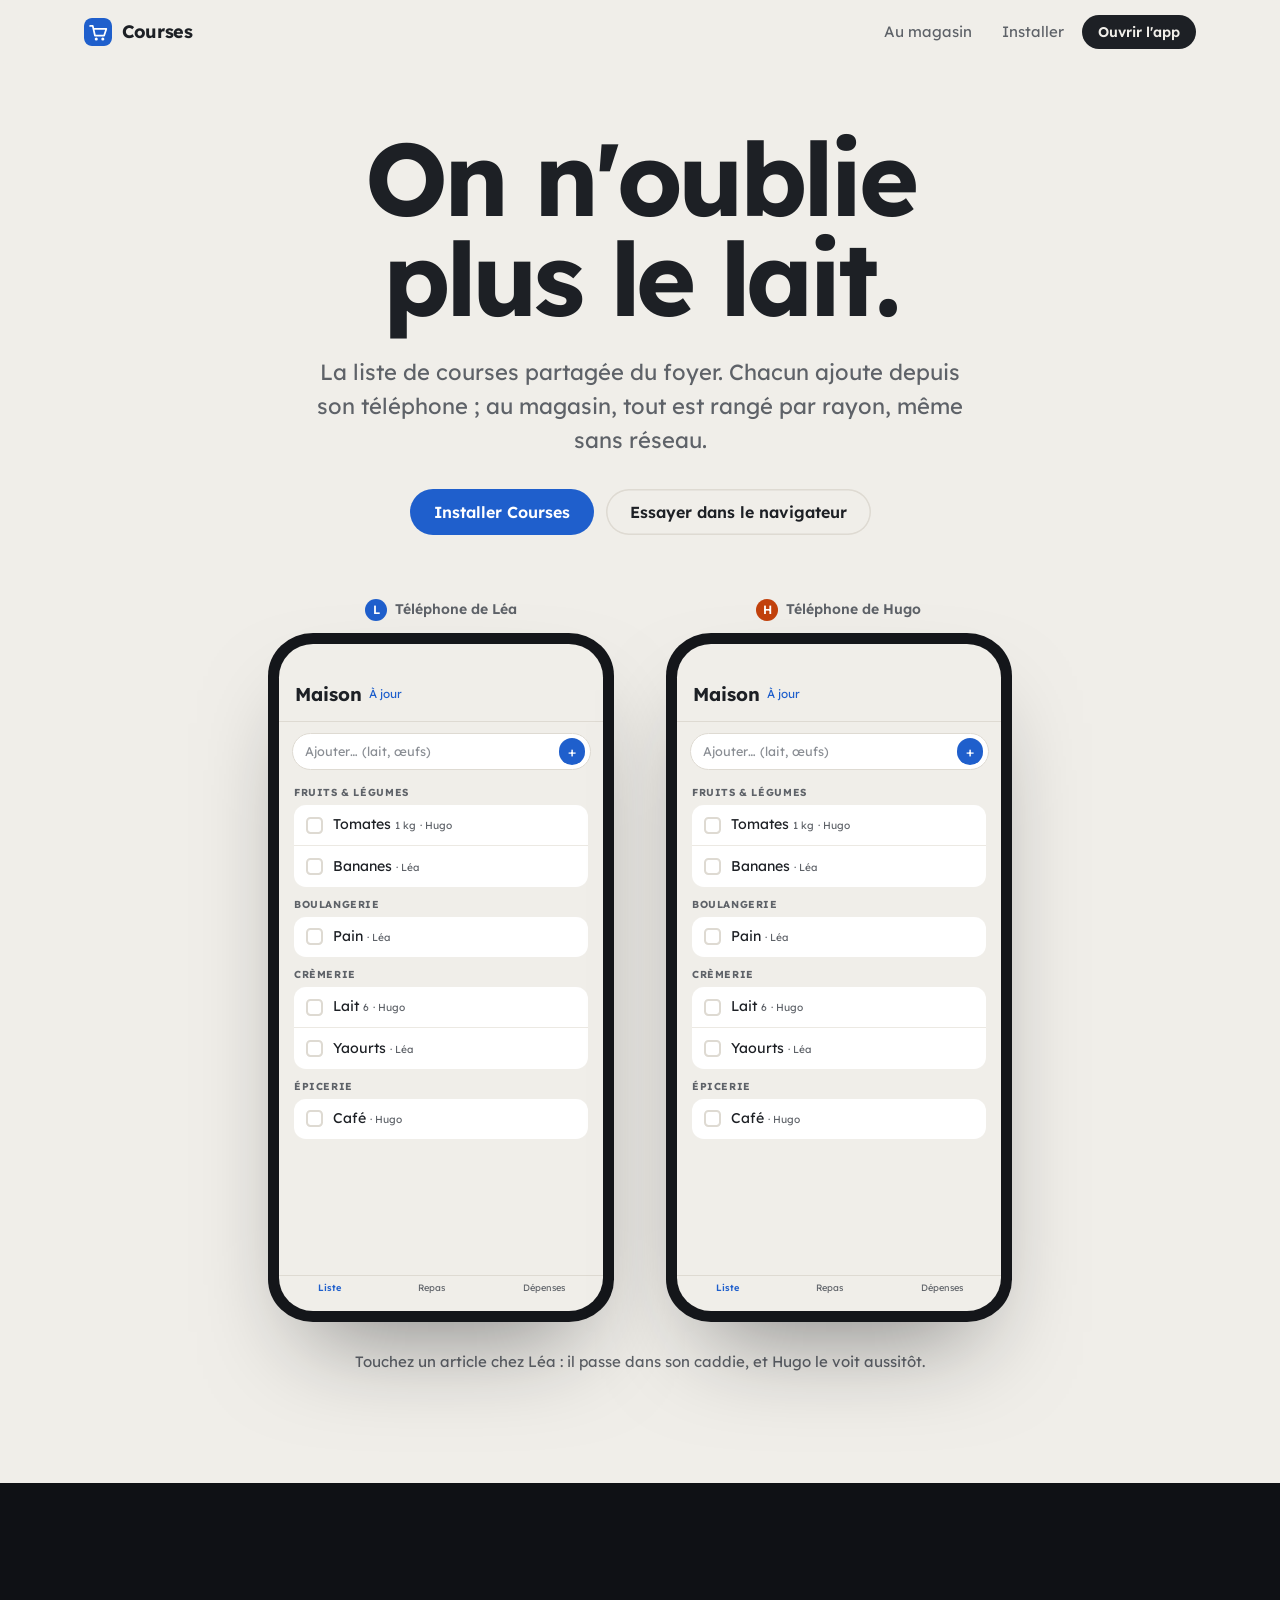
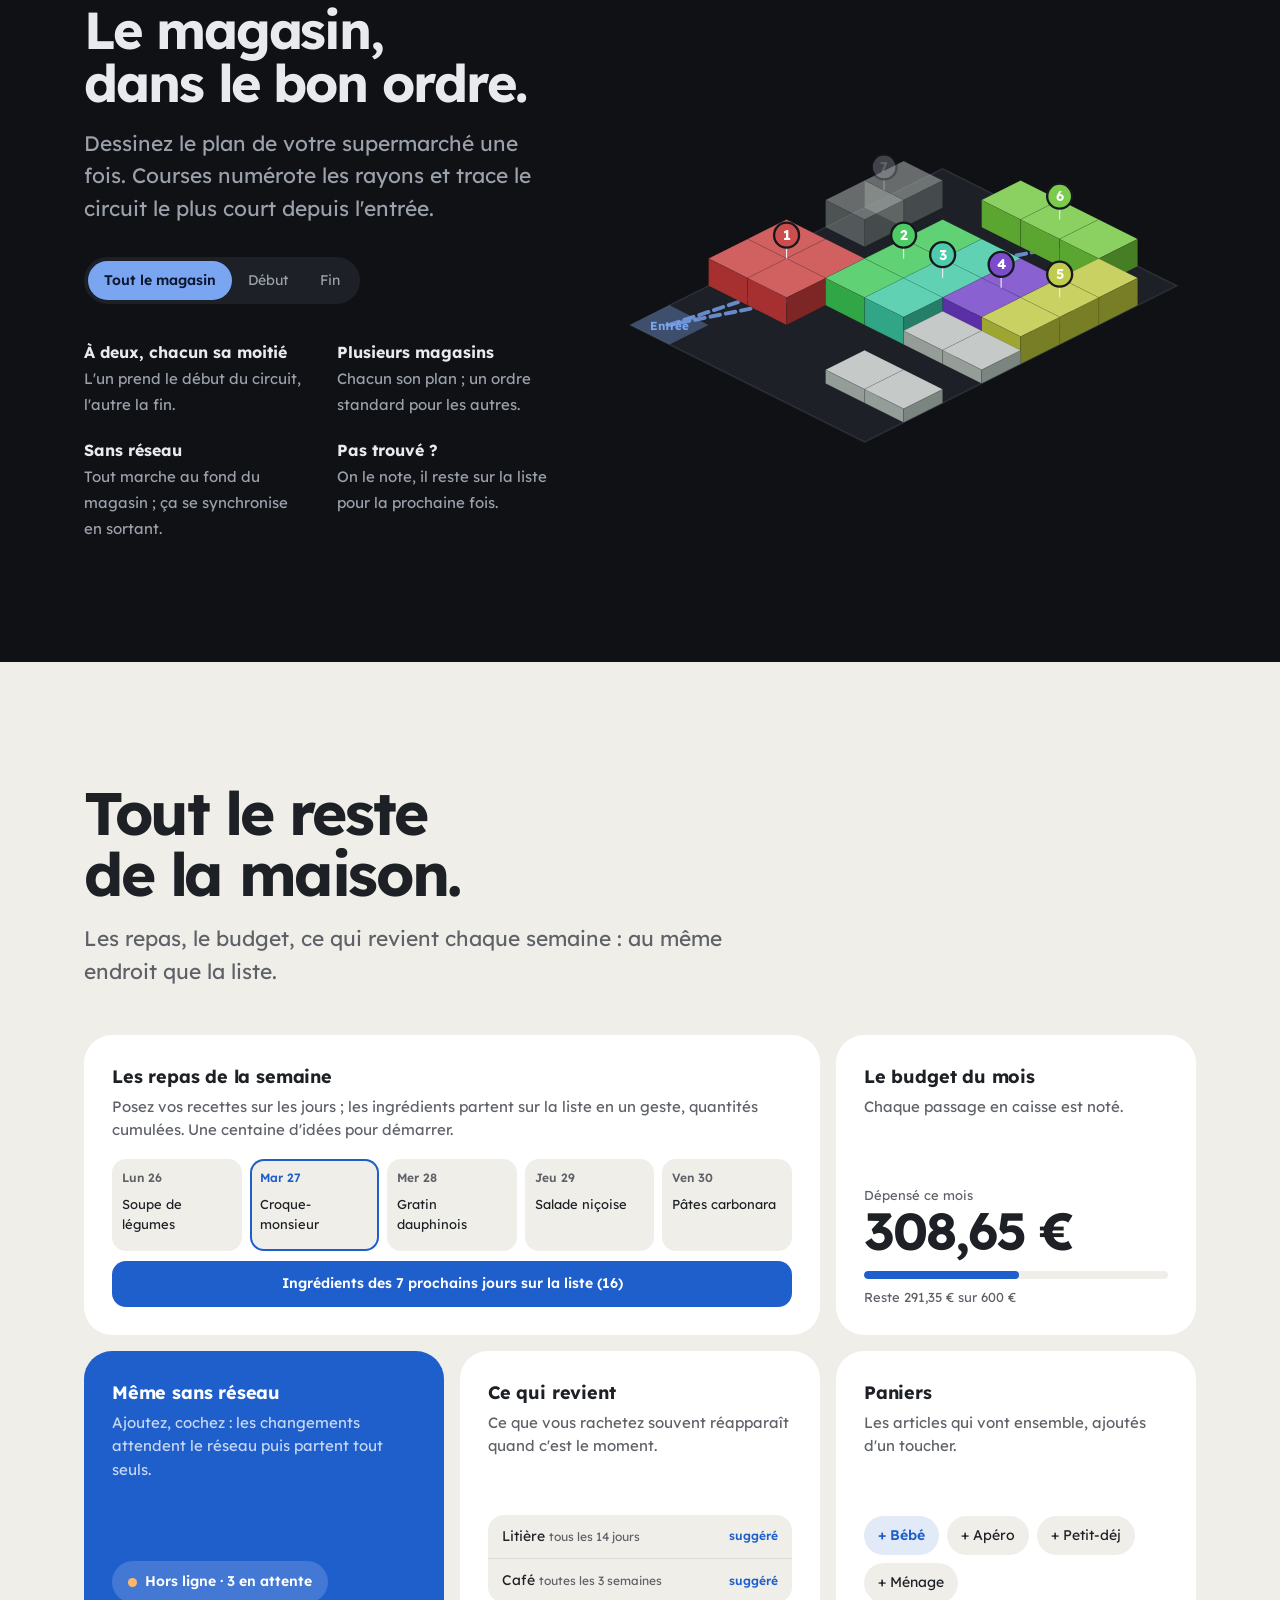
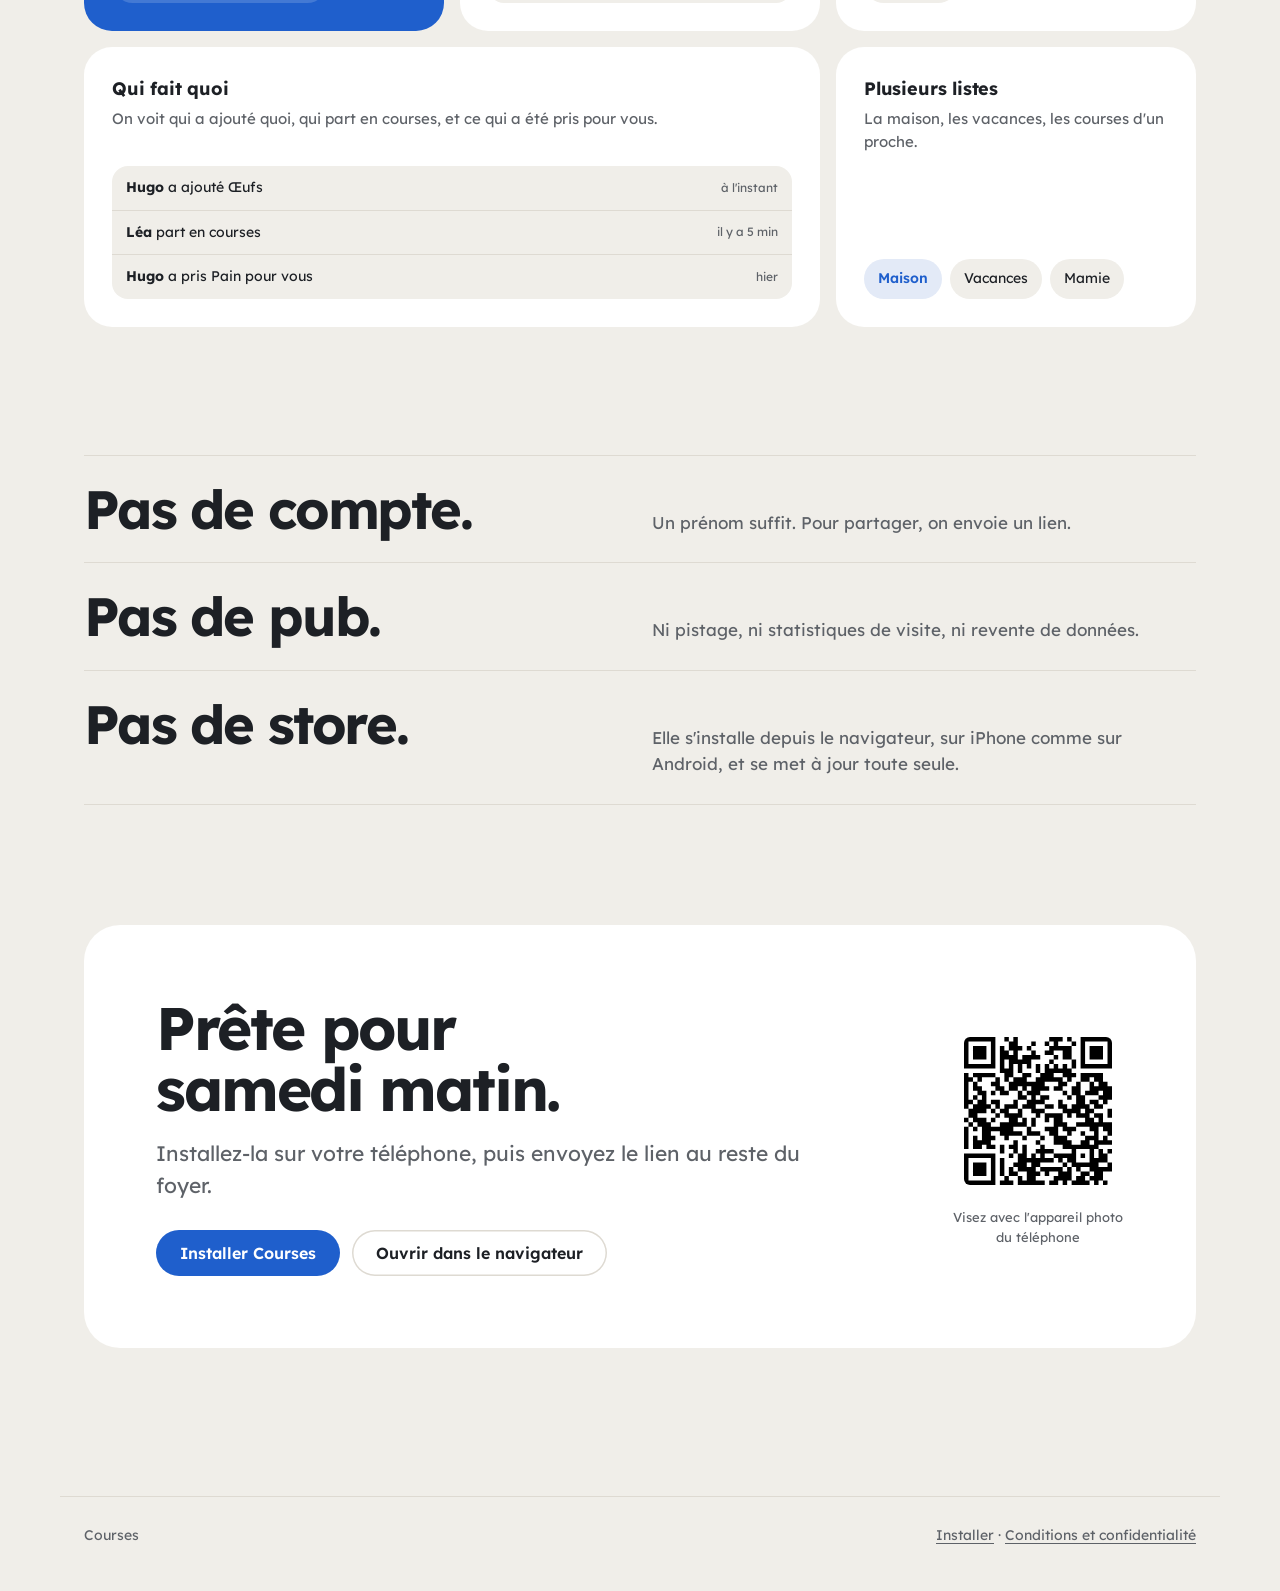
==== commit 369f3299: "Site v3 : démo de deux téléphones synchronisés, plan 3D, grille d'interface Contact des conditions :" ====
--- a/site/index.html
+++ b/site/index.html
@@ -4,9 +4,9 @@
   <meta charset="utf-8">
   <meta name="viewport" content="width=device-width, initial-scale=1, viewport-fit=cover">
   <title>Courses</title>
-  <meta name="description" content="La liste de courses de la maison, partagée entre les téléphones du foyer, rangée par rayons, utilisable sans réseau. Gratuite, sans compte.">
+  <meta name="description" content="La liste de courses partagée du foyer : chacun ajoute depuis son téléphone, et au magasin tout est rangé par rayon, même sans réseau. Gratuite, sans compte.">
   <meta property="og:title" content="Courses">
-  <meta property="og:description" content="La liste de courses de la maison, partagée entre les téléphones du foyer.">
+  <meta property="og:description" content="La liste de courses partagée du foyer, rangée par rayons, même sans réseau.">
   <meta property="og:image" content="img/liste.png">
   <meta name="theme-color" content="#f0eee9">
   <link rel="icon" href="../icon.svg" type="image/svg+xml">
@@ -17,92 +17,168 @@
     <div class="wrap">
       <a class="brand" href="./"><img src="../icon.svg" alt="">Courses</a>
       <nav>
+        <a class="hide-sm" href="#magasin">Au magasin</a>
         <a class="hide-sm" href="installer.html">Installer</a>
-        <a href="../">Ouvrir l'app</a>
+        <a class="btn ink small" href="../">Ouvrir l'app</a>
       </nav>
     </div>
   </header>
 
   <main>
-    <div class="intro">
+    <div class="hero">
       <div class="wrap">
-        <h1>La liste de courses de la maison,<br>sur le téléphone de chacun.</h1>
-        <p class="lede">Chacun y ajoute ce qui manque. Au magasin, les articles sont dans l'ordre des rayons, et la liste fonctionne même quand le réseau ne passe pas.</p>
+        <h1>On n'oublie<br>plus le lait.</h1>
+        <p class="sub">La liste de courses partagée du foyer. Chacun ajoute depuis son téléphone ; au magasin, tout est rangé par rayon, même sans réseau.</p>
         <div class="actions">
-          <a class="btn primary" href="../">Ouvrir l'app</a>
-          <a href="installer.html">L'installer sur son téléphone</a>
+          <a class="btn primary" href="installer.html">Installer Courses</a>
+          <a class="btn line" href="../">Essayer dans le navigateur</a>
         </div>
+        <div class="demo" id="demo" aria-label="Démonstration : deux téléphones partagent la même liste">
+          <div><div class="who"><span class="av" style="background:#1f5fcc">L</span>Téléphone de Léa</div><div class="phone"><div class="screen" data-me="Léa"></div></div></div>
+          <div><div class="who"><span class="av" style="background:#c2410c">H</span>Téléphone de Hugo</div><div class="phone"><div class="screen" data-me="Hugo"></div></div></div>
+        </div>
+        <p class="demo-hint">Touchez un article chez Léa : il passe dans son caddie, et Hugo le voit aussitôt.</p>
       </div>
     </div>
 
-    <div class="wrap">
-      <div class="sheet">
-        <figure><div class="shot"><img src="img/liste.png" alt="La liste, rangée par rayons" width="780" height="1688"></div>
-          <figcaption><b>La liste.</b> Un toucher et l'article passe dans le caddie. On voit qui a demandé quoi.</figcaption></figure>
-        <figure><div class="shot"><img src="img/magasin.png" alt="Le plan du magasin et le circuit numéroté" width="780" height="1688" loading="lazy"></div>
-          <figcaption><b>Au magasin.</b> Le plan, dessiné une fois, donne l'ordre des rayons.</figcaption></figure>
-        <figure><div class="shot"><img src="img/repas.png" alt="Le calendrier des repas" width="780" height="1688" loading="lazy"></div>
-          <figcaption><b>Les repas.</b> Les ingrédients de la semaine passent sur la liste d'un coup.</figcaption></figure>
-        <figure><div class="shot"><img src="img/depenses.png" alt="Les dépenses du mois" width="780" height="1688" loading="lazy"></div>
-          <figcaption><b>Les dépenses.</b> Ce qui est parti ce mois-ci, et ce qui reste du budget.</figcaption></figure>
+    <section class="store" id="magasin">
+      <div class="wrap">
+        <div>
+          <h2>Le magasin,<br>dans le bon ordre.</h2>
+          <p class="lead">Dessinez le plan de votre supermarché une fois. Courses numérote les rayons et trace le circuit le plus court depuis l'entrée.</p>
+          <div class="seg-ui"><span class="on">Tout le magasin</span><span>Début</span><span>Fin</span></div>
+          <div class="facts">
+            <div><b>À deux, chacun sa moitié</b><span>L'un prend le début du circuit, l'autre la fin.</span></div>
+            <div><b>Plusieurs magasins</b><span>Chacun son plan ; un ordre standard pour les autres.</span></div>
+            <div><b>Sans réseau</b><span>Tout marche au fond du magasin ; ça se synchronise en sortant.</span></div>
+            <div><b>Pas trouvé ?</b><span>On le note, il reste sur la liste pour la prochaine fois.</span></div>
+          </div>
+        </div>
+        <svg class="map" role="img" aria-label="Plan du magasin en 3D, rayons numérotés dans l'ordre du circuit" viewBox="-8.5 -2.2 15 9.7">
+      <polygon points="0.000,0.000 6.000,3.000 -2.000,7.000 -8.000,4.000" fill="var(--card)" stroke="var(--line)" stroke-width=".04"></polygon><polygon points="-7.000,3.500 -6.000,4.000 -7.000,4.500 -8.000,4.000" fill="var(--accent)" opacity=".35"></polygon><text x="-7" y="4.12" font-size=".3" font-weight="700" text-anchor="middle" fill="var(--accent)">Entrée</text>
+      <polyline points="-7,4 -4,3 -1,3 0,3.5 1.5,3.75 3,4 3,2 -7,4" fill="none" stroke="var(--accent)" stroke-width=".1" stroke-dasharray=".25 .15" stroke-linecap="round" stroke-linejoin="round" opacity=".8"></polyline>
+      <polygon points="-2.000,0.300 -1.000,0.800 -1.000,1.500 -2.000,1.000" fill="hsl(150 4% 52%)" opacity="0.55" stroke="rgba(0,0,0,.15)" stroke-width=".02"></polygon><polygon points="0.000,0.300 -1.000,0.800 -1.000,1.500 0.000,1.000" fill="hsl(150 4% 42%)" opacity="0.55" stroke="rgba(0,0,0,.15)" stroke-width=".02"></polygon><polygon points="-1.000,-0.200 0.000,0.300 -1.000,0.800 -2.000,0.300" fill="hsl(150 4% 70%)" opacity="0.55" stroke="rgba(0,0,0,.15)" stroke-width=".02"></polygon><polygon points="-3.000,0.800 -2.000,1.300 -2.000,2.000 -3.000,1.500" fill="hsl(150 4% 52%)" opacity="0.55" stroke="rgba(0,0,0,.15)" stroke-width=".02"></polygon><polygon points="-1.000,0.800 -2.000,1.300 -2.000,2.000 -1.000,1.500" fill="hsl(150 4% 42%)" opacity="0.55" stroke="rgba(0,0,0,.15)" stroke-width=".02"></polygon><polygon points="-2.000,0.300 -1.000,0.800 -2.000,1.300 -3.000,0.800" fill="hsl(150 4% 70%)" opacity="0.55" stroke="rgba(0,0,0,.15)" stroke-width=".02"></polygon><polygon points="1.000,0.800 2.000,1.300 2.000,2.000 1.000,1.500" fill="hsl(98 55% 42%)" opacity="1" stroke="rgba(0,0,0,.15)" stroke-width=".02"></polygon><polygon points="3.000,0.800 2.000,1.300 2.000,2.000 3.000,1.500" fill="hsl(98 55% 32%)" opacity="1" stroke="rgba(0,0,0,.15)" stroke-width=".02"></polygon><polygon points="2.000,0.300 3.000,0.800 2.000,1.300 1.000,0.800" fill="hsl(98 55% 60%)" opacity="1" stroke="rgba(0,0,0,.15)" stroke-width=".02"></polygon><polygon points="2.000,1.300 3.000,1.800 3.000,2.500 2.000,2.000" fill="hsl(98 55% 42%)" opacity="1" stroke="rgba(0,0,0,.15)" stroke-width=".02"></polygon><polygon points="4.000,1.300 3.000,1.800 3.000,2.500 4.000,2.000" fill="hsl(98 55% 32%)" opacity="1" stroke="rgba(0,0,0,.15)" stroke-width=".02"></polygon><polygon points="3.000,0.800 4.000,1.300 3.000,1.800 2.000,1.300" fill="hsl(98 55% 60%)" opacity="1" stroke="rgba(0,0,0,.15)" stroke-width=".02"></polygon><polygon points="-5.000,1.800 -4.000,2.300 -4.000,3.000 -5.000,2.500" fill="hsl(0 55% 42%)" opacity="1" stroke="rgba(0,0,0,.15)" stroke-width=".02"></polygon><polygon points="-3.000,1.800 -4.000,2.300 -4.000,3.000 -3.000,2.500" fill="hsl(0 55% 32%)" opacity="1" stroke="rgba(0,0,0,.15)" stroke-width=".02"></polygon><polygon points="-4.000,1.300 -3.000,1.800 -4.000,2.300 -5.000,1.800" fill="hsl(0 55% 60%)" opacity="1" stroke="rgba(0,0,0,.15)" stroke-width=".02"></polygon><polygon points="-1.000,1.800 0.000,2.300 0.000,3.000 -1.000,2.500" fill="hsl(131 55% 42%)" opacity="1" stroke="rgba(0,0,0,.15)" stroke-width=".02"></polygon><polygon points="1.000,1.800 0.000,2.300 0.000,3.000 1.000,2.500" fill="hsl(131 55% 32%)" opacity="1" stroke="rgba(0,0,0,.15)" stroke-width=".02"></polygon><polygon points="0.000,1.300 1.000,1.800 0.000,2.300 -1.000,1.800" fill="hsl(131 55% 60%)" opacity="1" stroke="rgba(0,0,0,.15)" stroke-width=".02"></polygon><polygon points="3.000,1.800 4.000,2.300 4.000,3.000 3.000,2.500" fill="hsl(98 55% 42%)" opacity="1" stroke="rgba(0,0,0,.15)" stroke-width=".02"></polygon><polygon points="5.000,1.800 4.000,2.300 4.000,3.000 5.000,2.500" fill="hsl(98 55% 32%)" opacity="1" stroke="rgba(0,0,0,.15)" stroke-width=".02"></polygon><polygon points="4.000,1.300 5.000,1.800 4.000,2.300 3.000,1.800" fill="hsl(98 55% 60%)" opacity="1" stroke="rgba(0,0,0,.15)" stroke-width=".02"></polygon><polygon points="-6.000,2.300 -5.000,2.800 -5.000,3.500 -6.000,3.000" fill="hsl(0 55% 42%)" opacity="1" stroke="rgba(0,0,0,.15)" stroke-width=".02"></polygon><polygon points="-4.000,2.300 -5.000,2.800 -5.000,3.500 -4.000,3.000" fill="hsl(0 55% 32%)" opacity="1" stroke="rgba(0,0,0,.15)" stroke-width=".02"></polygon><polygon points="-5.000,1.800 -4.000,2.300 -5.000,2.800 -6.000,2.300" fill="hsl(0 55% 60%)" opacity="1" stroke="rgba(0,0,0,.15)" stroke-width=".02"></polygon><polygon points="-4.000,2.300 -3.000,2.800 -3.000,3.500 -4.000,3.000" fill="hsl(0 55% 42%)" opacity="1" stroke="rgba(0,0,0,.15)" stroke-width=".02"></polygon><polygon points="-2.000,2.300 -3.000,2.800 -3.000,3.500 -2.000,3.000" fill="hsl(0 55% 32%)" opacity="1" stroke="rgba(0,0,0,.15)" stroke-width=".02"></polygon><polygon points="-3.000,1.800 -2.000,2.300 -3.000,2.800 -4.000,2.300" fill="hsl(0 55% 60%)" opacity="1" stroke="rgba(0,0,0,.15)" stroke-width=".02"></polygon><polygon points="-2.000,2.300 -1.000,2.800 -1.000,3.500 -2.000,3.000" fill="hsl(131 55% 42%)" opacity="1" stroke="rgba(0,0,0,.15)" stroke-width=".02"></polygon><polygon points="0.000,2.300 -1.000,2.800 -1.000,3.500 0.000,3.000" fill="hsl(131 55% 32%)" opacity="1" stroke="rgba(0,0,0,.15)" stroke-width=".02"></polygon><polygon points="-1.000,1.800 0.000,2.300 -1.000,2.800 -2.000,2.300" fill="hsl(131 55% 60%)" opacity="1" stroke="rgba(0,0,0,.15)" stroke-width=".02"></polygon><polygon points="0.000,2.300 1.000,2.800 1.000,3.500 0.000,3.000" fill="hsl(164 55% 42%)" opacity="1" stroke="rgba(0,0,0,.15)" stroke-width=".02"></polygon><polygon points="2.000,2.300 1.000,2.800 1.000,3.500 2.000,3.000" fill="hsl(164 55% 32%)" opacity="1" stroke="rgba(0,0,0,.15)" stroke-width=".02"></polygon><polygon points="1.000,1.800 2.000,2.300 1.000,2.800 0.000,2.300" fill="hsl(164 55% 60%)" opacity="1" stroke="rgba(0,0,0,.15)" stroke-width=".02"></polygon><polygon points="-5.000,2.800 -4.000,3.300 -4.000,4.000 -5.000,3.500" fill="hsl(0 55% 42%)" opacity="1" stroke="rgba(0,0,0,.15)" stroke-width=".02"></polygon><polygon points="-3.000,2.800 -4.000,3.300 -4.000,4.000 -3.000,3.500" fill="hsl(0 55% 32%)" opacity="1" stroke="rgba(0,0,0,.15)" stroke-width=".02"></polygon><polygon points="-4.000,2.300 -3.000,2.800 -4.000,3.300 -5.000,2.800" fill="hsl(0 55% 60%)" opacity="1" stroke="rgba(0,0,0,.15)" stroke-width=".02"></polygon><polygon points="-3.000,2.800 -2.000,3.300 -2.000,4.000 -3.000,3.500" fill="hsl(131 55% 42%)" opacity="1" stroke="rgba(0,0,0,.15)" stroke-width=".02"></polygon><polygon points="-1.000,2.800 -2.000,3.300 -2.000,4.000 -1.000,3.500" fill="hsl(131 55% 32%)" opacity="1" stroke="rgba(0,0,0,.15)" stroke-width=".02"></polygon><polygon points="-2.000,2.300 -1.000,2.800 -2.000,3.300 -3.000,2.800" fill="hsl(131 55% 60%)" opacity="1" stroke="rgba(0,0,0,.15)" stroke-width=".02"></polygon><polygon points="-1.000,2.800 0.000,3.300 0.000,4.000 -1.000,3.500" fill="hsl(164 55% 42%)" opacity="1" stroke="rgba(0,0,0,.15)" stroke-width=".02"></polygon><polygon points="1.000,2.800 0.000,3.300 0.000,4.000 1.000,3.500" fill="hsl(164 55% 32%)" opacity="1" stroke="rgba(0,0,0,.15)" stroke-width=".02"></polygon><polygon points="0.000,2.300 1.000,2.800 0.000,3.300 -1.000,2.800" fill="hsl(164 55% 60%)" opacity="1" stroke="rgba(0,0,0,.15)" stroke-width=".02"></polygon><polygon points="1.000,2.800 2.000,3.300 2.000,4.000 1.000,3.500" fill="hsl(262 55% 42%)" opacity="1" stroke="rgba(0,0,0,.15)" stroke-width=".02"></polygon><polygon points="3.000,2.800 2.000,3.300 2.000,4.000 3.000,3.500" fill="hsl(262 55% 32%)" opacity="1" stroke="rgba(0,0,0,.15)" stroke-width=".02"></polygon><polygon points="2.000,2.300 3.000,2.800 2.000,3.300 1.000,2.800" fill="hsl(262 55% 60%)" opacity="1" stroke="rgba(0,0,0,.15)" stroke-width=".02"></polygon><polygon points="3.000,2.800 4.000,3.300 4.000,4.000 3.000,3.500" fill="hsl(65 55% 42%)" opacity="1" stroke="rgba(0,0,0,.15)" stroke-width=".02"></polygon><polygon points="5.000,2.800 4.000,3.300 4.000,4.000 5.000,3.500" fill="hsl(65 55% 32%)" opacity="1" stroke="rgba(0,0,0,.15)" stroke-width=".02"></polygon><polygon points="4.000,2.300 5.000,2.800 4.000,3.300 3.000,2.800" fill="hsl(65 55% 60%)" opacity="1" stroke="rgba(0,0,0,.15)" stroke-width=".02"></polygon><polygon points="-2.000,3.300 -1.000,3.800 -1.000,4.500 -2.000,4.000" fill="hsl(164 55% 42%)" opacity="1" stroke="rgba(0,0,0,.15)" stroke-width=".02"></polygon><polygon points="0.000,3.300 -1.000,3.800 -1.000,4.500 0.000,4.000" fill="hsl(164 55% 32%)" opacity="1" stroke="rgba(0,0,0,.15)" stroke-width=".02"></polygon><polygon points="-1.000,2.800 0.000,3.300 -1.000,3.800 -2.000,3.300" fill="hsl(164 55% 60%)" opacity="1" stroke="rgba(0,0,0,.15)" stroke-width=".02"></polygon><polygon points="0.000,3.300 1.000,3.800 1.000,4.500 0.000,4.000" fill="hsl(262 55% 42%)" opacity="1" stroke="rgba(0,0,0,.15)" stroke-width=".02"></polygon><polygon points="2.000,3.300 1.000,3.800 1.000,4.500 2.000,4.000" fill="hsl(262 55% 32%)" opacity="1" stroke="rgba(0,0,0,.15)" stroke-width=".02"></polygon><polygon points="1.000,2.800 2.000,3.300 1.000,3.800 0.000,3.300" fill="hsl(262 55% 60%)" opacity="1" stroke="rgba(0,0,0,.15)" stroke-width=".02"></polygon><polygon points="2.000,3.300 3.000,3.800 3.000,4.500 2.000,4.000" fill="hsl(65 55% 42%)" opacity="1" stroke="rgba(0,0,0,.15)" stroke-width=".02"></polygon><polygon points="4.000,3.300 3.000,3.800 3.000,4.500 4.000,4.000" fill="hsl(65 55% 32%)" opacity="1" stroke="rgba(0,0,0,.15)" stroke-width=".02"></polygon><polygon points="3.000,2.800 4.000,3.300 3.000,3.800 2.000,3.300" fill="hsl(65 55% 60%)" opacity="1" stroke="rgba(0,0,0,.15)" stroke-width=".02"></polygon><polygon points="-1.000,4.150 0.000,4.650 0.000,5.000 -1.000,4.500" fill="hsl(150 4% 60%)" opacity="1" stroke="rgba(0,0,0,.15)" stroke-width=".02"></polygon><polygon points="1.000,4.150 0.000,4.650 0.000,5.000 1.000,4.500" fill="hsl(150 4% 50%)" opacity="1" stroke="rgba(0,0,0,.15)" stroke-width=".02"></polygon><polygon points="0.000,3.650 1.000,4.150 0.000,4.650 -1.000,4.150" fill="hsl(150 4% 78%)" opacity="1" stroke="rgba(0,0,0,.15)" stroke-width=".02"></polygon><polygon points="1.000,3.800 2.000,4.300 2.000,5.000 1.000,4.500" fill="hsl(65 55% 42%)" opacity="1" stroke="rgba(0,0,0,.15)" stroke-width=".02"></polygon><polygon points="3.000,3.800 2.000,4.300 2.000,5.000 3.000,4.500" fill="hsl(65 55% 32%)" opacity="1" stroke="rgba(0,0,0,.15)" stroke-width=".02"></polygon><polygon points="2.000,3.300 3.000,3.800 2.000,4.300 1.000,3.800" fill="hsl(65 55% 60%)" opacity="1" stroke="rgba(0,0,0,.15)" stroke-width=".02"></polygon><polygon points="0.000,4.650 1.000,5.150 1.000,5.500 0.000,5.000" fill="hsl(150 4% 60%)" opacity="1" stroke="rgba(0,0,0,.15)" stroke-width=".02"></polygon><polygon points="2.000,4.650 1.000,5.150 1.000,5.500 2.000,5.000" fill="hsl(150 4% 50%)" opacity="1" stroke="rgba(0,0,0,.15)" stroke-width=".02"></polygon><polygon points="1.000,4.150 2.000,4.650 1.000,5.150 0.000,4.650" fill="hsl(150 4% 78%)" opacity="1" stroke="rgba(0,0,0,.15)" stroke-width=".02"></polygon><polygon points="-3.000,5.150 -2.000,5.650 -2.000,6.000 -3.000,5.500" fill="hsl(150 4% 60%)" opacity="1" stroke="rgba(0,0,0,.15)" stroke-width=".02"></polygon><polygon points="-1.000,5.150 -2.000,5.650 -2.000,6.000 -1.000,5.500" fill="hsl(150 4% 50%)" opacity="1" stroke="rgba(0,0,0,.15)" stroke-width=".02"></polygon><polygon points="-2.000,4.650 -1.000,5.150 -2.000,5.650 -3.000,5.150" fill="hsl(150 4% 78%)" opacity="1" stroke="rgba(0,0,0,.15)" stroke-width=".02"></polygon><polygon points="-2.000,5.650 -1.000,6.150 -1.000,6.500 -2.000,6.000" fill="hsl(150 4% 60%)" opacity="1" stroke="rgba(0,0,0,.15)" stroke-width=".02"></polygon><polygon points="0.000,5.650 -1.000,6.150 -1.000,6.500 0.000,6.000" fill="hsl(150 4% 50%)" opacity="1" stroke="rgba(0,0,0,.15)" stroke-width=".02"></polygon><polygon points="-1.000,5.150 0.000,5.650 -1.000,6.150 -2.000,5.650" fill="hsl(150 4% 78%)" opacity="1" stroke="rgba(0,0,0,.15)" stroke-width=".02"></polygon><g opacity="1">
+      <line x1="-4" y1="2.3" x2="-4" y2="1.7" stroke="var(--fg)" stroke-width=".03"></line>
+      <circle cx="-4" cy="1.7" r=".32" fill="hsl(0 55% 55%)" stroke="var(--bg)" stroke-width=".06"></circle>
+      <text x="-4" y="1.83" font-size=".36" font-weight="700" text-anchor="middle" fill="#fff">1</text>
+    </g><g opacity="1">
+      <line x1="-1" y1="2.3" x2="-1" y2="1.7" stroke="var(--fg)" stroke-width=".03"></line>
+      <circle cx="-1" cy="1.7" r=".32" fill="hsl(131 55% 55%)" stroke="var(--bg)" stroke-width=".06"></circle>
+      <text x="-1" y="1.83" font-size=".36" font-weight="700" text-anchor="middle" fill="#fff">2</text>
+    </g><g opacity="1">
+      <line x1="0" y1="2.8" x2="0" y2="2.2" stroke="var(--fg)" stroke-width=".03"></line>
+      <circle cx="0" cy="2.2" r=".32" fill="hsl(164 55% 55%)" stroke="var(--bg)" stroke-width=".06"></circle>
+      <text x="0" y="2.33" font-size=".36" font-weight="700" text-anchor="middle" fill="#fff">3</text>
+    </g><g opacity="1">
+      <line x1="1.5" y1="3.05" x2="1.5" y2="2.45" stroke="var(--fg)" stroke-width=".03"></line>
+      <circle cx="1.5" cy="2.45" r=".32" fill="hsl(262 55% 55%)" stroke="var(--bg)" stroke-width=".06"></circle>
+      <text x="1.5" y="2.58" font-size=".36" font-weight="700" text-anchor="middle" fill="#fff">4</text>
+    </g><g opacity="1">
+      <line x1="3" y1="3.3" x2="3" y2="2.7" stroke="var(--fg)" stroke-width=".03"></line>
+      <circle cx="3" cy="2.7" r=".32" fill="hsl(65 55% 55%)" stroke="var(--bg)" stroke-width=".06"></circle>
+      <text x="3" y="2.83" font-size=".36" font-weight="700" text-anchor="middle" fill="#fff">5</text>
+    </g><g opacity="1">
+      <line x1="3" y1="1.3" x2="3" y2="0.7" stroke="var(--fg)" stroke-width=".03"></line>
+      <circle cx="3" cy="0.7" r=".32" fill="hsl(98 55% 55%)" stroke="var(--bg)" stroke-width=".06"></circle>
+      <text x="3" y="0.83" font-size=".36" font-weight="700" text-anchor="middle" fill="#fff">6</text>
+    </g><g opacity="0.35">
+      <line x1="-1.5" y1="0.55" x2="-1.5" y2="-0.050000000000000044" stroke="var(--fg)" stroke-width=".03"></line>
+      <circle cx="-1.5" cy="-0.050000000000000044" r=".32" fill="var(--muted)" stroke="var(--bg)" stroke-width=".06"></circle>
+      <text x="-1.5" y="0.07999999999999996" font-size=".36" font-weight="700" text-anchor="middle" fill="#fff">7</text>
+    </g>
+    </svg>
       </div>
-    </div>
+    </section>
 
-    <section class="part">
+    <section>
       <div class="wrap">
-        <h2>Pourquoi</h2>
-        <div class="body">
-          <p>Je l'ai écrite pour notre foyer. On oubliait toujours quelque chose, on se retrouvait à deux devant le même rayon, et au fond du supermarché le téléphone n'avait plus de réseau.</p>
-          <p>Les applis existantes faisaient trop de choses, ou pas celles-là. Celle-ci est volontairement simple : une liste, rangée comme le magasin, que tout le monde voit à jour.</p>
-          <p class="signature">Elle est gratuite pour un usage familial.</p>
+        <h2>Tout le reste<br>de la maison.</h2>
+        <p class="lead">Les repas, le budget, ce qui revient chaque semaine : au même endroit que la liste.</p>
+        <div class="bento">
+          <div class="tile w2">
+            <div><h3>Les repas de la semaine</h3><p>Posez vos recettes sur les jours ; les ingrédients partent sur la liste en un geste, quantités cumulées. Une centaine d'idées pour démarrer.</p></div>
+            <div class="ui">
+              <div class="week">
+                <div><b>Lun 26</b>Soupe de légumes</div>
+                <div class="today"><b>Mar 27</b>Croque-monsieur</div>
+                <div><b>Mer 28</b>Gratin dauphinois</div>
+                <div><b>Jeu 29</b>Salade niçoise</div>
+                <div><b>Ven 30</b>Pâtes carbonara</div>
+              </div>
+              <div class="wide-btn">Ingrédients des 7 prochains jours sur la liste (16)</div>
+            </div>
+          </div>
+          <div class="tile">
+            <div><h3>Le budget du mois</h3><p>Chaque passage en caisse est noté.</p></div>
+            <div class="ui">
+              <div class="small-muted">Dépensé ce mois</div>
+              <div class="money">308,65 €</div>
+              <div class="gauge"><div></div></div>
+              <div class="small-muted">Reste 291,35 € sur 600 €</div>
+            </div>
+          </div>
+          <div class="tile blue">
+            <div><h3>Même sans réseau</h3><p>Ajoutez, cochez : les changements attendent le réseau puis partent tout seuls.</p></div>
+            <div class="ui"><span class="status" id="netStatus"><i></i><span>Hors ligne · 3 en attente</span></span></div>
+          </div>
+          <div class="tile">
+            <div><h3>Ce qui revient</h3><p>Ce que vous rachetez souvent réapparaît quand c'est le moment.</p></div>
+            <div class="ui mini-rows">
+              <div><span>Litière <small>tous les 14 jours</small></span><em>suggéré</em></div>
+              <div><span>Café <small>toutes les 3 semaines</small></span><em>suggéré</em></div>
+            </div>
+          </div>
+          <div class="tile">
+            <div><h3>Paniers</h3><p>Les articles qui vont ensemble, ajoutés d'un toucher.</p></div>
+            <div class="ui chips-ui"><span class="on">+ Bébé</span><span>+ Apéro</span><span>+ Petit-déj</span><span>+ Ménage</span></div>
+          </div>
+          <div class="tile w2">
+            <div><h3>Qui fait quoi</h3><p>On voit qui a ajouté quoi, qui part en courses, et ce qui a été pris pour vous.</p></div>
+            <div class="ui mini-rows">
+              <div><span><b>Hugo</b> a ajouté Œufs</span><small>à l'instant</small></div>
+              <div><span><b>Léa</b> part en courses</span><small>il y a 5 min</small></div>
+              <div><span><b>Hugo</b> a pris Pain pour vous</span><small>hier</small></div>
+            </div>
+          </div>
+          <div class="tile">
+            <div><h3>Plusieurs listes</h3><p>La maison, les vacances, les courses d'un proche.</p></div>
+            <div class="ui chips-ui"><span class="on">Maison</span><span>Vacances</span><span>Mamie</span></div>
+          </div>
         </div>
       </div>
     </section>
 
-    <section class="part">
+    <section style="padding-top:0">
       <div class="wrap">
-        <h2>Ce qu'elle fait</h2>
-        <dl class="feats">
-          <div><dt>Liste partagée</dt><dd>Plusieurs téléphones, une seule liste. On envoie un lien, l'autre la rejoint.</dd></div>
-          <div><dt>Rangée par rayons</dt><dd>« lait, œufs, 2 kg tomates » se range tout seul. L'ordre suit votre façon de faire vos courses.</dd></div>
-          <div><dt>Au magasin</dt><dd>Circuit le plus court si vous avez dessiné le plan. À deux, l'un prend le début, l'autre la fin.</dd></div>
-          <div><dt>Sans réseau</dt><dd>Tout marche hors-ligne ; les changements partent quand le réseau revient.</dd></div>
-          <div><dt>Ce qui revient</dt><dd>Ce que vous rachetez régulièrement réapparaît sur la liste quand c'est le moment.</dd></div>
-          <div><dt>Repas et recettes</dt><dd>Un calendrier des repas, vos recettes, et une centaine d'idées simples à reprendre.</dd></div>
-          <div><dt>Dépenses</dt><dd>Les tickets du mois et le budget. En option, qui a payé quoi, pour une colocation.</dd></div>
-        </dl>
+        <div class="nots">
+          <div><strong>Pas de compte.</strong><span>Un prénom suffit. Pour partager, on envoie un lien.</span></div>
+          <div><strong>Pas de pub.</strong><span>Ni pistage, ni statistiques de visite, ni revente de données.</span></div>
+          <div><strong>Pas de store.</strong><span>Elle s'installe depuis le navigateur, sur iPhone comme sur Android, et se met à jour toute seule.</span></div>
+        </div>
       </div>
     </section>
 
-    <section class="part">
+    <div class="get">
       <div class="wrap">
-        <h2>Ce qu'elle ne fait pas</h2>
-        <ul class="nots">
-          <li>Pas de compte, pas d'adresse e-mail.</li>
-          <li>Pas de publicité.</li>
-          <li>Pas de pistage ni de statistiques de visite.</li>
-          <li>Pas d'abonnement.</li>
-          <li>Pas besoin de store : elle s'installe depuis le navigateur.</li>
-          <li>Pas de revente de vos données : elles restent sur vos téléphones et, pour une liste partagée, sur le serveur du foyer.</li>
-        </ul>
-      </div>
-    </section>
-
-    <section class="part">
-      <div class="wrap">
-        <h2>L'installer</h2>
-        <div class="body">
-          <p>Sur iPhone comme sur Android, on l'ajoute à l'écran d'accueil depuis le navigateur. Elle s'ouvre ensuite comme une appli, en plein écran.</p>
-          <p><a href="installer.html">Voir comment faire</a></p>
+        <div class="box">
+          <div>
+            <h2>Prête pour<br>samedi matin.</h2>
+            <p class="lead">Installez-la sur votre téléphone, puis envoyez le lien au reste du foyer.</p>
+            <div class="actions">
+              <a class="btn primary" href="installer.html">Installer Courses</a>
+              <a class="btn line" href="../">Ouvrir dans le navigateur</a>
+            </div>
+          </div>
+          <div class="qr"><img src="img/qr.svg" alt="QR code vers Courses" width="172" height="172">Visez avec l'appareil photo du téléphone</div>
         </div>
       </div>
-    </section>
+    </div>
   </main>
 
   <footer>
     <div class="wrap">
       <span>Courses</span>
-      <a href="cgu.html">Conditions et confidentialité</a>
+      <span><a href="installer.html">Installer</a> · <a href="cgu.html">Conditions et confidentialité</a></span>
     </div>
   </footer>
 
--- a/site/site.css
+++ b/site/site.css
@@ -1,150 +1,236 @@
-/* Site de présentation : couleurs de l'app (fond Cloud Dancer, un seul bleu), titres en serif, texte en Lexend */
+/* Site de présentation : couleurs et police de l'app (Cloud Dancer, un seul bleu, Lexend) */
 @font-face { font-family: Lexend; src: url(../fonts/lexend-latin.woff2) format('woff2'); font-weight: 400 700; font-display: swap; }
 :root {
-  --bg: #f0eee9; --fg: #1d2025; --muted: #5e6268; --line: #d9d5cc;
+  --bg: #f0eee9; --fg: #1d2025; --muted: #5e6268; --line: #dedad2;
   --card: #ffffff; --accent: #1f5fcc; --accent-soft: #e3eaf7; --on-accent: #ffffff;
+  --ink: #14161a;
   --font: Lexend, system-ui, sans-serif;
-  --serif: 'Iowan Old Style', 'Palatino Linotype', Palatino, Georgia, ui-serif, serif;
 }
 @media (prefers-color-scheme: dark) {
   :root {
-    --bg: #16181c; --fg: #e8eaed; --muted: #9ba1ab; --line: #30343b;
+    --bg: #16181c; --fg: #e8eaed; --muted: #9ba1ab; --line: #2b2f36;
     --card: #20232a; --accent: #7aa5f0; --accent-soft: #22314f; --on-accent: #0d1730;
+    --ink: #0d0f12;
     color-scheme: dark;
   }
 }
 * { box-sizing: border-box; }
-body { margin: 0; background: var(--bg); color: var(--fg); font: 17px/1.6 var(--font); -webkit-font-smoothing: antialiased; }
+body { margin: 0; background: var(--bg); color: var(--fg); font: 17px/1.55 var(--font); -webkit-font-smoothing: antialiased; }
 img { max-width: 100%; display: block; }
 a { color: var(--accent); text-underline-offset: 3px; }
 main { overflow-x: clip; }
-.wrap { max-width: 1040px; margin: 0 auto; padding: 0 24px; }
-svg.i { width: 1.2em; height: 1.2em; flex: none; vertical-align: -.25em; }
-h1, h2 { font-family: var(--serif); font-weight: 400; letter-spacing: -.01em; margin: 0; }
-h1 { font-size: clamp(36px, 5.2vw, 58px); line-height: 1.08; }
-h2 { font-size: clamp(28px, 3.4vw, 36px); line-height: 1.15; margin-bottom: 20px; }
-h3 { font-size: 17px; margin: 0 0 4px; }
+.wrap { max-width: 1160px; margin: 0 auto; padding: 0 24px; }
+svg.i { width: 1.25em; height: 1.25em; flex: none; }
+h1, h2 { font-weight: 700; letter-spacing: -.04em; margin: 0; }
+h1 { font-size: clamp(44px, 8vw, 104px); line-height: .98; }
+h2 { font-size: clamp(34px, 5vw, 60px); line-height: 1.02; margin-bottom: 18px; }
+h3 { font-size: 18px; letter-spacing: -.01em; margin: 0 0 4px; }
 p { margin: 0 0 14px; }
 
 /* En-tête */
-.top .wrap { display: flex; align-items: center; gap: 20px; padding-top: 22px; padding-bottom: 22px; }
-.brand { display: flex; align-items: center; gap: 10px; font-weight: 600; font-size: 18px; text-decoration: none; color: var(--fg); }
-.brand img { width: 26px; height: 26px; border-radius: 7px; }
-.top nav { margin-left: auto; display: flex; align-items: center; gap: 22px; font-size: 15px; }
-.top nav a { color: var(--fg); text-decoration: none; }
-.top nav a:hover { text-decoration: underline; }
+.top { position: sticky; top: 0; z-index: 10; background: color-mix(in srgb, var(--bg) 82%, transparent); backdrop-filter: saturate(1.4) blur(14px); -webkit-backdrop-filter: saturate(1.4) blur(14px); }
+.top .wrap { display: flex; align-items: center; gap: 20px; height: 64px; }
+.brand { display: flex; align-items: center; gap: 10px; font-weight: 700; font-size: 18px; letter-spacing: -.02em; text-decoration: none; color: var(--fg); }
+.brand img { width: 28px; height: 28px; border-radius: 8px; }
+.top nav { margin-left: auto; display: flex; align-items: center; gap: 6px; font-size: 15px; }
+.top nav a:not(.btn) { color: var(--muted); text-decoration: none; padding: 8px 12px; border-radius: 99px; }
+.top nav a:not(.btn):hover { color: var(--fg); }
 
 /* Boutons */
-.btn { display: inline-flex; align-items: center; gap: 8px; font: 500 16px/1 var(--font); text-decoration: none; border-radius: 8px; padding: 13px 18px; border: 1px solid var(--line); background: var(--card); color: var(--fg); cursor: pointer; }
-.btn.primary { background: var(--accent); color: var(--on-accent); border-color: transparent; }
-.btn.primary:hover { filter: brightness(1.08); }
-.btn.small { padding: 9px 14px; font-size: 15px; }
-.actions { display: flex; flex-wrap: wrap; align-items: center; gap: 12px 24px; margin-top: 28px; }
+.btn { display: inline-flex; align-items: center; justify-content: center; gap: 8px; font: 600 16px/1 var(--font); text-decoration: none; border-radius: 99px; padding: 15px 24px; border: 0; background: var(--card); color: var(--fg); cursor: pointer; transition: transform .15s; }
+.btn:active { transform: scale(.97); }
+.btn.primary { background: var(--accent); color: var(--on-accent); }
+.btn.ink { background: var(--fg); color: var(--bg); }
+.btn.small { padding: 10px 16px; font-size: 14px; }
+.btn.line { background: transparent; box-shadow: inset 0 0 0 1.5px var(--line); }
 
 /* Ouverture */
-.intro { padding: 48px 0 56px; }
-.intro .lede { font-size: 20px; color: var(--muted); max-width: 32em; margin-top: 22px; }
-
-/* Planche de captures */
-.sheet { display: grid; grid-template-columns: repeat(4, 1fr); gap: 20px; padding-bottom: 72px; }
-.sheet figure { margin: 0; }
-.shot { border-radius: 18px; border: 1px solid var(--line); overflow: hidden; background: #f0eee9; }
-.shot img { width: 100%; height: auto; }
-figcaption { font-size: 14px; color: var(--muted); margin-top: 10px; line-height: 1.45; }
-figcaption b { color: var(--fg); font-weight: 600; }
-
-/* Sections de texte */
-.part { border-top: 1px solid var(--line); padding: 64px 0; }
-.part .wrap { display: grid; grid-template-columns: 260px 1fr; gap: 40px; }
-.part h2 { font-size: 30px; }
-.part .body { max-width: 640px; }
-.part .body p { font-size: 18px; }
-.feats { display: grid; gap: 22px; margin: 0; }
-.feats div { display: grid; grid-template-columns: 200px 1fr; gap: 16px; }
-.feats dt { font-weight: 600; }
-.feats dd { margin: 0; color: var(--muted); }
-.nots { list-style: none; padding: 0; margin: 0; display: grid; grid-template-columns: 1fr 1fr; gap: 10px 32px; }
-.nots li { padding-left: 22px; position: relative; }
-.nots li::before { content: ''; position: absolute; left: 0; top: .78em; width: 10px; height: 2px; background: var(--muted); }
-.signature { font-family: var(--serif); font-style: italic; color: var(--muted); }
-
-footer { border-top: 1px solid var(--line); padding: 28px 0 40px; color: var(--muted); font-size: 14px; }
-footer .wrap { display: flex; flex-wrap: wrap; gap: 8px 24px; justify-content: space-between; }
+.hero { padding: 64px 0 0; text-align: center; }
+.hero .sub { font-size: clamp(18px, 2.1vw, 22px); color: var(--muted); max-width: 30em; margin: 26px auto 0; }
+.hero .actions { display: flex; flex-wrap: wrap; gap: 12px; justify-content: center; margin-top: 32px; }
+
+/* Démo : deux téléphones synchronisés */
+.demo { position: relative; margin: 64px auto 0; max-width: 760px; display: grid; grid-template-columns: 1fr 1fr; gap: clamp(12px, 4vw, 56px); padding: 0 8px; }
+.who { font-size: 14px; font-weight: 600; color: var(--muted); margin-bottom: 12px; display: flex; align-items: center; justify-content: center; gap: 8px; }
+.who .av { width: 22px; height: 22px; border-radius: 50%; color: #fff; display: grid; place-items: center; font-size: 12px; }
+.phone { border-radius: 13% / 6.2%; background: var(--ink); padding: 3.2%; box-shadow: 0 50px 100px -40px rgba(20, 22, 26, .5); container-type: inline-size; }
+.screen { --s: 4.6cqw; font-size: var(--s); background: #f0eee9; color: #1d2025; border-radius: 10.5% / 5%; overflow: hidden; aspect-ratio: 9 / 18.5; display: flex; flex-direction: column; text-align: left; }
+.screen .bar { display: flex; align-items: center; gap: .5em; padding: 2.4em 1.1em .8em; border-bottom: 1px solid #dedad2; }
+.screen .bar b { font-size: 1.25em; letter-spacing: -.01em; }
+.screen .sync { font-size: .78em; color: #1f5fcc; transition: color .2s; }
+.screen .sync.busy { color: #5e6268; }
+.screen .add { margin: .9em 1em .4em; border-radius: 99px; background: #fff; border: 1px solid #dedad2; padding: .6em 1em; color: #8a8e94; font-size: .85em; display: flex; justify-content: space-between; align-items: center; }
+.screen .add i { width: 1.9em; height: 1.9em; border-radius: 50%; background: #1f5fcc; color: #fff; display: grid; place-items: center; font-style: normal; font-size: 1.1em; margin: -.35em -.6em -.35em 0; }
+.screen .rows { flex: 1; padding: 0 1em; overflow: hidden; }
+.screen h4 { font-size: .68em; letter-spacing: .06em; text-transform: uppercase; color: #5e6268; margin: 1em 0 .4em; }
+.screen .card { background: #fff; border-radius: .8em; overflow: hidden; }
+.row { display: flex; align-items: center; gap: .7em; padding: .62em .8em; border-top: 1px solid #ece9e3; cursor: pointer; user-select: none; -webkit-tap-highlight-color: transparent; animation: in .35s ease; }
+.row:first-child { border-top: 0; }
+.row .box { width: 1.15em; height: 1.15em; border: 2px solid #dedad2; border-radius: .3em; flex: none; display: grid; place-items: center; color: #fff; transition: background .15s, border-color .15s; }
+.row .nm { flex: 1; font-size: .95em; }
+.row small { color: #5e6268; font-size: .72em; }
+.row .tag { color: #1f5fcc; font-weight: 600; }
+.row.done .box { background: #1f5fcc; border-color: #1f5fcc; }
+.row.done .nm { text-decoration: line-through; color: #8a8e94; }
+.row.flash { background: #e3eaf7; }
+.screen .tabs-ui { display: flex; justify-content: space-around; border-top: 1px solid #dedad2; padding: .6em 0 1.6em; font-size: .62em; color: #5e6268; }
+.screen .tabs-ui span:first-child { color: #1f5fcc; font-weight: 600; }
+@keyframes in { from { opacity: 0; transform: translateY(-.4em); } }
+.demo-hint { text-align: center; color: var(--muted); font-size: 15px; padding: 28px 0 96px; }
+
+/* Sections */
+section { padding: 120px 0; }
+.lead { font-size: clamp(18px, 2vw, 21px); color: var(--muted); max-width: 32em; }
+
+/* Le magasin (fond sombre) */
+.store { background: #0f1115; color: #e8eaed;
+  --bg: #16181c; --fg: #e8eaed; --muted: #9ba1ab; --line: #2b2f36; --card: #1d2026; --accent: #7aa5f0; }
+.store .wrap { display: grid; grid-template-columns: .9fr 1.1fr; gap: 48px; align-items: center; }
+.store .lead { color: #9ba1ab; }
+.store h2 { font-size: clamp(34px, 4.2vw, 52px); }
+.store svg.map { width: 100%; height: auto; display: block; }
+.seg-ui { display: inline-flex; border-radius: 99px; background: #1d2026; padding: 4px; margin-top: 18px; font-size: 14px; }
+.seg-ui span { padding: 9px 16px; border-radius: 99px; color: #9ba1ab; }
+.seg-ui span.on { background: #7aa5f0; color: #0d1730; font-weight: 600; }
+.store .facts { display: grid; grid-template-columns: 1fr 1fr; gap: 20px 28px; margin-top: 36px; }
+.store .facts b { display: block; font-size: 16px; }
+.store .facts span { color: #9ba1ab; font-size: 15px; }
+
+/* Grille d'interface */
+.bento { display: grid; grid-template-columns: repeat(3, 1fr); gap: 16px; margin-top: 48px; }
+.tile { background: var(--card); border-radius: 28px; padding: 28px; display: flex; flex-direction: column; gap: 18px; overflow: hidden; min-height: 280px; }
+.tile.w2 { grid-column: span 2; }
+.tile.blue { background: var(--accent); color: var(--on-accent); }
+.tile.blue p { color: color-mix(in srgb, var(--on-accent) 75%, transparent); }
+.tile p { color: var(--muted); font-size: 15px; margin: 0; }
+.tile .ui { margin-top: auto; }
+.week { display: grid; grid-template-columns: repeat(5, 1fr); gap: 8px; }
+.week div { background: var(--bg); border-radius: 14px; padding: 10px; font-size: 13px; min-height: 92px; }
+.week b { display: block; font-size: 12px; color: var(--muted); font-weight: 600; margin-bottom: 6px; }
+.week div.today { box-shadow: inset 0 0 0 2px var(--accent); }
+.week div.today b { color: var(--accent); }
+.wide-btn { margin-top: 10px; background: var(--accent); color: var(--on-accent); border-radius: 14px; padding: 12px; font-size: 14px; font-weight: 600; text-align: center; }
+.money { font-size: 52px; font-weight: 700; letter-spacing: -.04em; line-height: 1; }
+.gauge { height: 8px; border-radius: 4px; background: var(--bg); overflow: hidden; margin: 14px 0 8px; }
+.gauge div { height: 100%; width: 51%; background: var(--accent); border-radius: 4px; }
+.small-muted { font-size: 13px; color: var(--muted); }
+.status { display: inline-flex; align-items: center; gap: 8px; align-self: flex-start; background: rgba(255, 255, 255, .16); border-radius: 99px; padding: 10px 16px; font-size: 14px; font-weight: 600; }
+.status i { width: 9px; height: 9px; border-radius: 50%; background: #ffb86b; }
+.status.ok i { background: #7ee0a2; }
+.chips-ui { display: flex; flex-wrap: wrap; gap: 8px; }
+.chips-ui span { background: var(--bg); border-radius: 99px; padding: 9px 14px; font-size: 14px; display: inline-flex; gap: 6px; align-items: center; }
+.chips-ui span.on { background: var(--accent-soft); color: var(--accent); font-weight: 600; }
+.mini-rows { background: var(--bg); border-radius: 16px; overflow: hidden; font-size: 14px; }
+.mini-rows div { display: flex; justify-content: space-between; align-items: center; gap: 10px; padding: 11px 14px; border-top: 1px solid var(--line); }
+.mini-rows div:first-child { border-top: 0; }
+.mini-rows em { font-style: normal; color: var(--accent); font-weight: 600; font-size: 12px; }
+.mini-rows small { color: var(--muted); font-size: 12px; }
+
+/* Engagements */
+.nots { display: grid; gap: 0; margin-top: 8px; }
+.nots div { display: grid; grid-template-columns: 1fr 1fr; gap: 24px; align-items: baseline; padding: 26px 0; border-top: 1px solid var(--line); }
+.nots div:last-child { border-bottom: 1px solid var(--line); }
+.nots strong { font-size: clamp(30px, 4.4vw, 54px); letter-spacing: -.04em; line-height: 1; }
+.nots span { color: var(--muted); font-size: 17px; }
+
+/* Appel final */
+.get { padding: 0 0 120px; }
+.get .box { background: var(--card); border-radius: 36px; padding: clamp(32px, 6vw, 72px); display: grid; grid-template-columns: 1fr auto; gap: 40px; align-items: center; }
+.get .actions { display: flex; flex-wrap: wrap; gap: 12px; margin-top: 28px; }
+.get .qr { width: 172px; text-align: center; font-size: 13px; color: var(--muted); }
+.get .qr img { background: #fff; padding: 12px; border-radius: 18px; margin-bottom: 10px; }
+
+footer { padding: 28px 0 44px; color: var(--muted); font-size: 14px; }
+footer .wrap { display: flex; flex-wrap: wrap; gap: 8px 24px; justify-content: space-between; border-top: 1px solid var(--line); padding-top: 28px; }
 footer a { color: var(--muted); }
 
 /* Page d'installation */
-.page-head { padding: 40px 0 8px; }
-.page-head .lede { font-size: 19px; color: var(--muted); max-width: 34em; margin: 18px 0 28px; }
-.tabs { display: flex; gap: 24px; border-bottom: 1px solid var(--line); }
-.tabs button { font: 500 16px/1 var(--font); border: 0; background: none; color: var(--muted); padding: 12px 0; margin-bottom: -1px; border-bottom: 2px solid transparent; cursor: pointer; }
-.tabs button[aria-selected="true"] { color: var(--fg); border-bottom-color: var(--fg); }
-.panel { display: none; padding: 36px 0 24px; }
+.page-head { padding: 56px 0 8px; }
+.page-head h1 { font-size: clamp(40px, 6vw, 72px); }
+.page-head .lede { font-size: clamp(18px, 2vw, 20px); color: var(--muted); max-width: 32em; margin: 20px 0 32px; }
+.tabs { display: inline-flex; gap: 4px; background: var(--card); border-radius: 99px; padding: 5px; }
+.tabs button { font: 600 15px/1 var(--font); border: 0; background: none; color: var(--muted); padding: 11px 18px; border-radius: 99px; cursor: pointer; }
+.tabs button[aria-selected="true"] { background: var(--fg); color: var(--bg); }
+.panel { display: none; padding: 32px 0 24px; }
 .panel.on { display: block; }
-.howto { list-style: none; padding: 0; margin: 0; counter-reset: s; }
-.howto > li { counter-increment: s; display: grid; grid-template-columns: 48px 1fr 300px; gap: 24px; align-items: start; padding: 26px 0; border-bottom: 1px solid var(--line); }
-.howto > li:first-child { padding-top: 0; }
-.howto > li::before { content: counter(s); font: 400 34px/1 var(--serif); color: var(--muted); }
-.howto p { margin: 0; color: var(--muted); font-size: 16px; }
+.howto { list-style: none; padding: 0; margin: 0; counter-reset: s; display: grid; gap: 14px; }
+.howto > li { counter-increment: s; background: var(--card); border-radius: 26px; padding: 26px; display: grid; grid-template-columns: 52px 1fr 320px; gap: 22px; align-items: center; }
+.howto > li::before { content: counter(s); width: 44px; height: 44px; border-radius: 50%; background: var(--bg); display: grid; place-items: center; font-weight: 700; font-size: 18px; align-self: start; }
+.howto h3 { font-size: 19px; }
+.howto p { margin: 0; color: var(--muted); font-size: 15px; }
 .howto p + p { margin-top: 6px; }
 .howto .btn { margin-top: 14px; }
-.inline-i { color: var(--accent); }
+.inline-i { color: var(--accent); display: inline-flex; vertical-align: -.25em; }
 
 /* Petites maquettes d'écran (dessinées) */
-.mock { background: var(--card); border: 1px solid var(--line); border-radius: 12px; padding: 12px; font-size: 13px; color: var(--fg); }
-.mock .bar { display: flex; align-items: center; gap: 10px; background: var(--bg); border-radius: 8px; padding: 9px 11px; }
+.mock { background: var(--bg); border-radius: 18px; padding: 14px; font-size: 13px; color: var(--fg); }
+.mock .bar { display: flex; align-items: center; gap: 10px; background: var(--card); border-radius: 12px; padding: 10px 12px; }
 .mock .url { flex: 1; text-align: center; color: var(--muted); white-space: nowrap; overflow: hidden; text-overflow: ellipsis; }
 .mock .hl { color: var(--accent); outline: 2px solid var(--accent); outline-offset: 4px; border-radius: 4px; display: inline-flex; }
 .mock .dim { color: var(--muted); display: inline-flex; }
-.mock .sheet-ui { border-radius: 8px; overflow: hidden; background: var(--bg); }
-.mock .sheet-ui div { display: flex; justify-content: space-between; align-items: center; padding: 9px 11px; border-top: 1px solid var(--line); }
+.mock .sheet-ui { border-radius: 12px; overflow: hidden; background: var(--card); }
+.mock .sheet-ui div { display: flex; justify-content: space-between; align-items: center; padding: 10px 12px; border-top: 1px solid var(--line); }
 .mock .sheet-ui div:first-child { border-top: 0; }
 .mock .sheet-ui .pick { color: var(--accent); font-weight: 600; background: var(--accent-soft); }
 .mock .home { display: grid; grid-template-columns: repeat(4, 1fr); gap: 10px; justify-items: center; padding: 4px; }
-.mock .app { width: 42px; height: 42px; border-radius: 10px; background: var(--line); }
+.mock .app { width: 44px; height: 44px; border-radius: 11px; background: var(--line); }
 .mock .app.me { background: url(../icon.svg) center / cover; }
 .mock .lbl { font-size: 11px; text-align: center; margin-top: 4px; }
 
-.notes { display: grid; grid-template-columns: 1fr 1fr; gap: 32px; margin-top: 36px; }
-.notes h3 { margin-bottom: 6px; }
-.notes p { color: var(--muted); font-size: 16px; margin: 0; }
-.qr { display: grid; grid-template-columns: auto 1fr; gap: 36px; align-items: center; }
-.qr img { width: 168px; height: 168px; padding: 12px; background: #fff; border: 1px solid var(--line); border-radius: 12px; }
-.qr p { color: var(--muted); }
-
-.faq details { border-top: 1px solid var(--line); padding: 16px 0; }
+.notes { display: grid; grid-template-columns: 1fr 1fr; gap: 14px; margin-top: 14px; }
+.notes > div { background: var(--accent-soft); border-radius: 22px; padding: 22px 24px; }
+.notes h3 { color: var(--accent); font-size: 16px; }
+.notes p { font-size: 15px; margin: 0; }
+.qr-block { display: grid; grid-template-columns: auto 1fr; gap: 36px; align-items: center; background: var(--card); border-radius: 28px; padding: 32px; }
+.qr-block img { width: 176px; height: 176px; padding: 12px; background: #fff; border-radius: 16px; }
+.qr-block p { color: var(--muted); }
+
+.faq { padding: 64px 0 96px; }
+.faq h2 { font-size: clamp(30px, 4vw, 44px); }
+.faq details { border-top: 1px solid var(--line); padding: 18px 0; }
 .faq details:last-child { border-bottom: 1px solid var(--line); }
-.faq summary { cursor: pointer; font-weight: 500; font-size: 17px; }
-.faq p { color: var(--muted); margin: 10px 0 0; }
+.faq summary { cursor: pointer; font-weight: 600; font-size: 17px; }
+.faq p { color: var(--muted); margin: 10px 0 0; max-width: 46em; }
 
 /* Conditions et confidentialité */
-.legal { padding: 40px 0 64px; }
-.legal .wrap { max-width: 760px; }
-.legal h1 { font-size: clamp(34px, 5vw, 48px); }
-.legal .summary { font-size: 18px; margin: 20px 0 12px; }
-.legal .toc { display: flex; flex-wrap: wrap; gap: 6px 20px; font-size: 15px; margin-bottom: 8px; }
-.legal h2 { font-size: 28px; margin: 48px 0 8px; padding-top: 24px; border-top: 1px solid var(--line); scroll-margin-top: 16px; }
-.legal h3 { margin: 22px 0 4px; }
+.legal { padding: 48px 0 80px; }
+.legal .wrap { max-width: 780px; }
+.legal h1 { font-size: clamp(36px, 5.4vw, 60px); }
+.legal .summary { font-size: 18px; margin: 22px 0 14px; background: var(--card); border-radius: 22px; padding: 20px 24px; }
+.legal .toc { display: flex; flex-wrap: wrap; gap: 8px; font-size: 14px; }
+.legal .toc a { text-decoration: none; background: var(--card); color: var(--fg); border-radius: 99px; padding: 8px 14px; font-weight: 600; }
+.legal h2 { font-size: 30px; margin: 56px 0 8px; scroll-margin-top: 80px; }
+.legal h3 { margin: 24px 0 4px; font-size: 17px; }
 .legal p { color: var(--muted); font-size: 16px; margin: 0 0 10px; }
 .legal p b { color: var(--fg); }
 
+@media (prefers-reduced-motion: reduce) { .row { animation: none; } }
+
 /* Petits écrans */
-@media (max-width: 880px) {
-  .sheet { grid-template-columns: repeat(4, 62%); overflow-x: auto; scroll-snap-type: x mandatory; padding-bottom: 56px; margin-right: -24px; padding-right: 24px; }
-  .sheet figure { scroll-snap-align: start; }
-  .part .wrap { grid-template-columns: 1fr; gap: 12px; }
-  .feats div { grid-template-columns: 1fr; gap: 2px; }
-  .howto > li { grid-template-columns: 36px 1fr; }
-  .howto .mock { grid-column: 2; }
-  .notes { grid-template-columns: 1fr; gap: 20px; }
-  .qr { grid-template-columns: 1fr; gap: 20px; }
-}
-@media (max-width: 520px) {
+@media (max-width: 900px) {
+  section { padding: 80px 0; }
+  .store .wrap { grid-template-columns: 1fr; }
+  .bento { grid-template-columns: 1fr 1fr; }
+  .tile.w2 { grid-column: span 2; }
+  .get .box { grid-template-columns: 1fr; }
+  .get .qr { display: none; }
+  .howto > li { grid-template-columns: 44px 1fr; }
+  .howto .mock { grid-column: 1 / -1; }
+  .notes { grid-template-columns: 1fr; }
+  .qr-block { grid-template-columns: 1fr; justify-items: start; }
+}
+@media (max-width: 600px) {
   .wrap { padding: 0 18px; }
-  .sheet { margin-right: -18px; padding-right: 18px; grid-template-columns: repeat(4, 74%); }
+  .hero { padding-top: 36px; }
   .top nav .hide-sm { display: none; }
-  .nots { grid-template-columns: 1fr; }
-  .intro { padding-top: 24px; }
-  .intro .lede { font-size: 18px; }
-  .intro h1 br { display: none; }
-  .part { padding: 44px 0; }
-}
+  .demo { margin-top: 44px; padding: 0; gap: 12px; }
+  .who { font-size: 12px; }
+  .bento { grid-template-columns: 1fr; }
+  .tile.w2 { grid-column: auto; }
+  .tile { min-height: 0; border-radius: 24px; padding: 24px; }
+  .week { grid-template-columns: repeat(3, 1fr); }
+  .week div:nth-child(n+4) { display: none; }
+  .nots div { grid-template-columns: 1fr; gap: 8px; padding: 22px 0; }
+  .store .facts { grid-template-columns: 1fr; }
+  .hero .actions .btn, .get .actions .btn { flex: 1 1 100%; }
+}
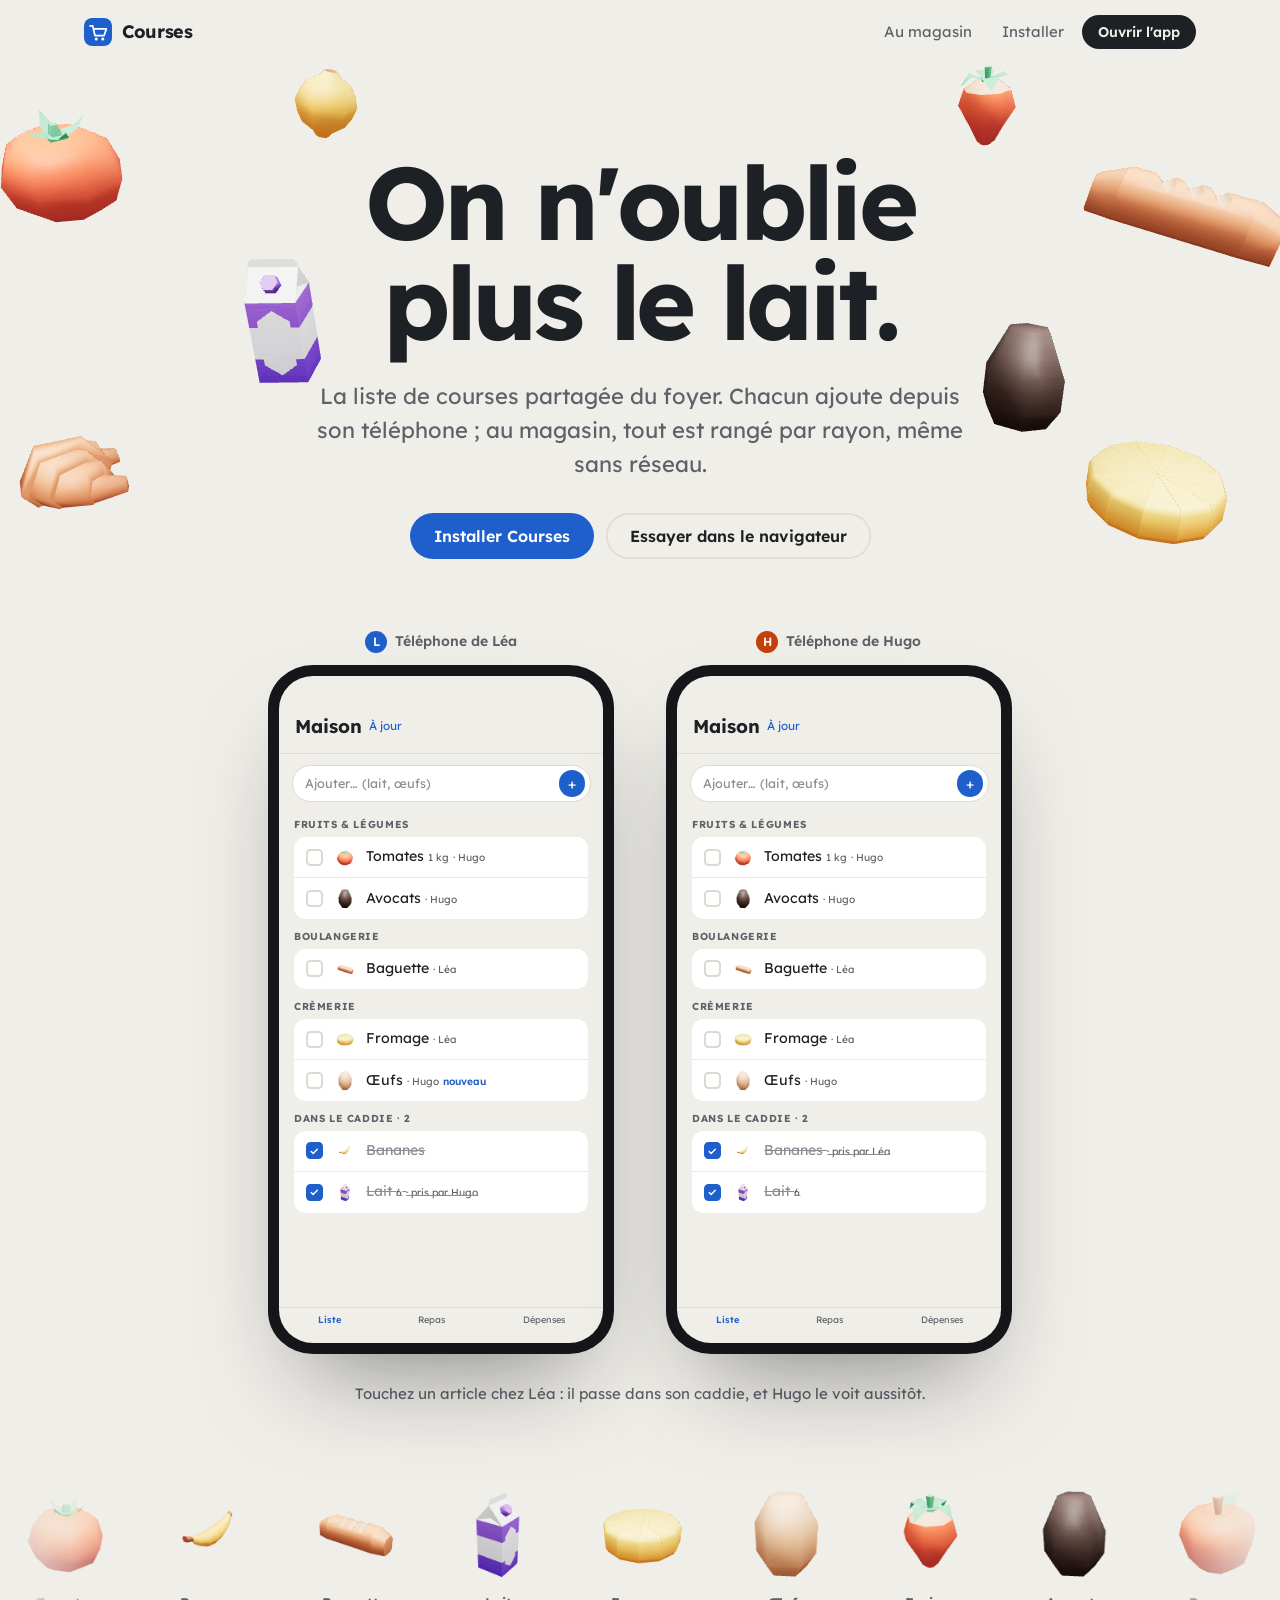
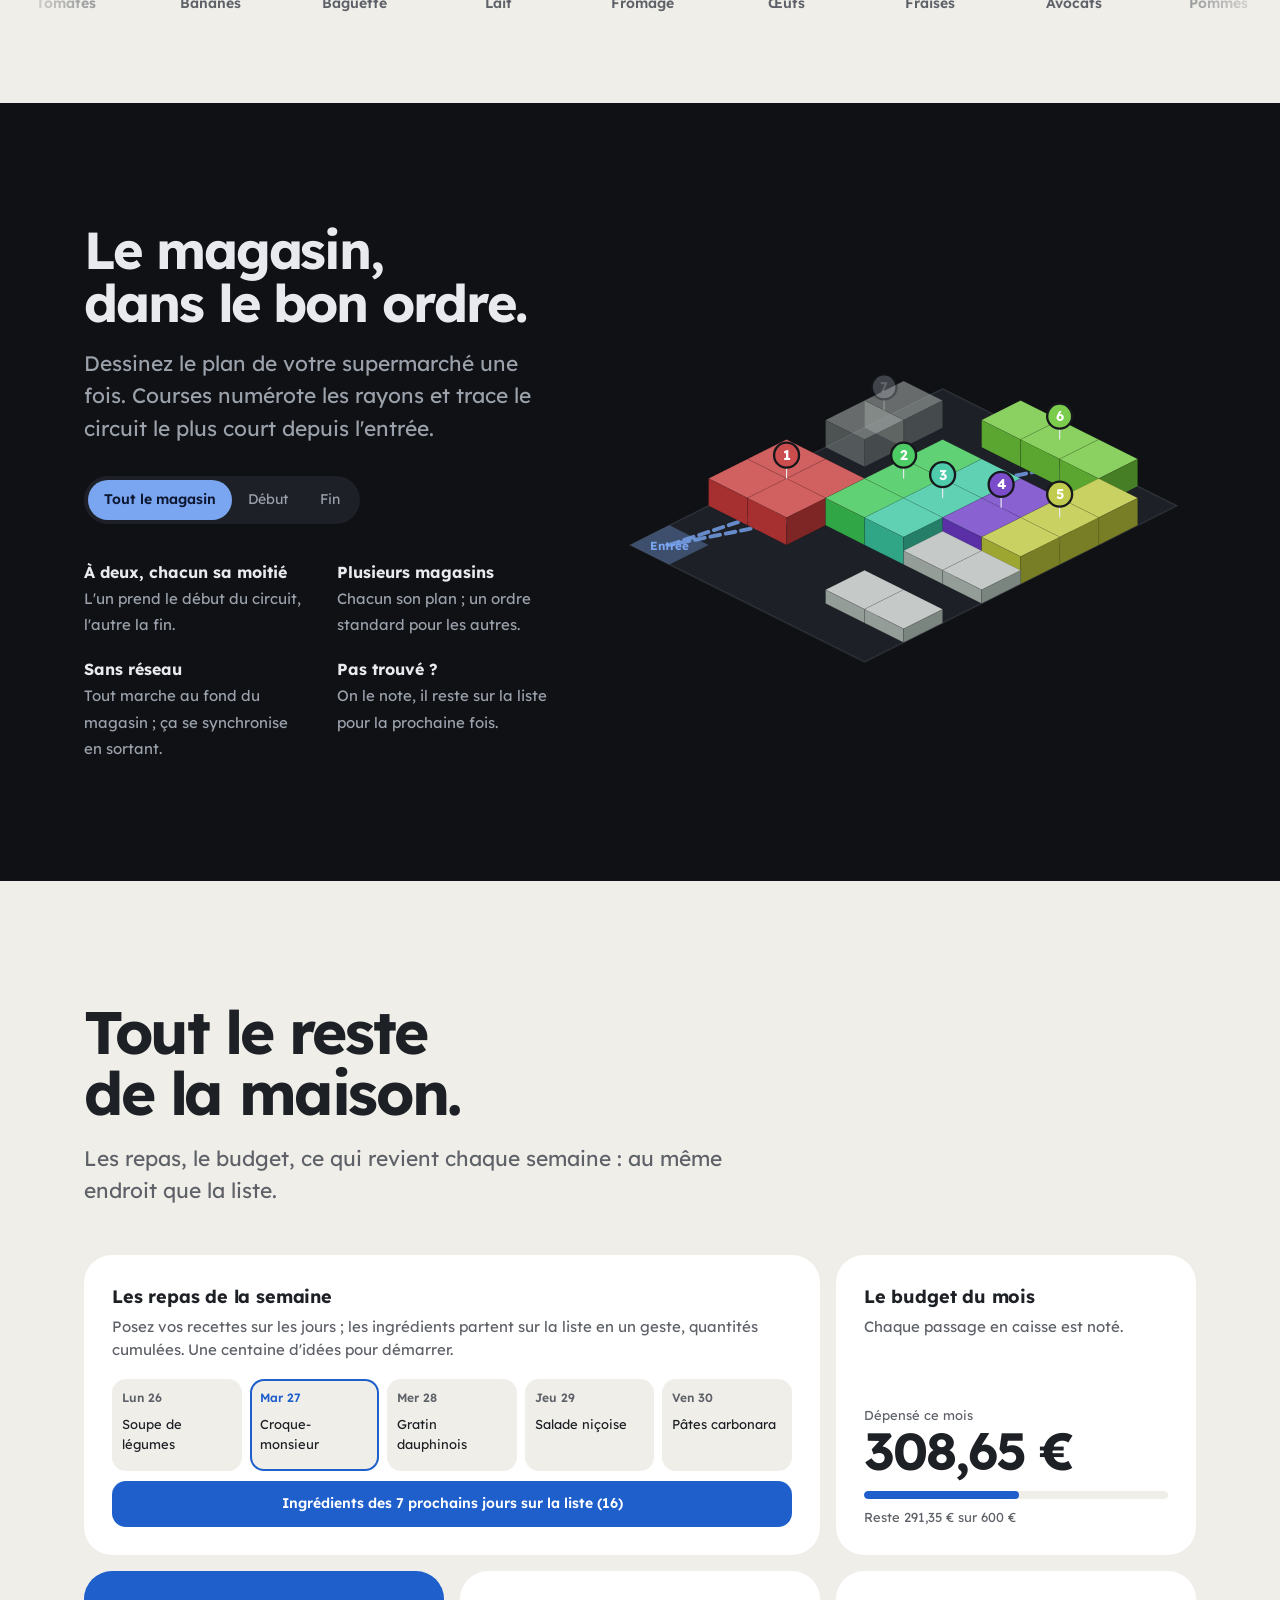
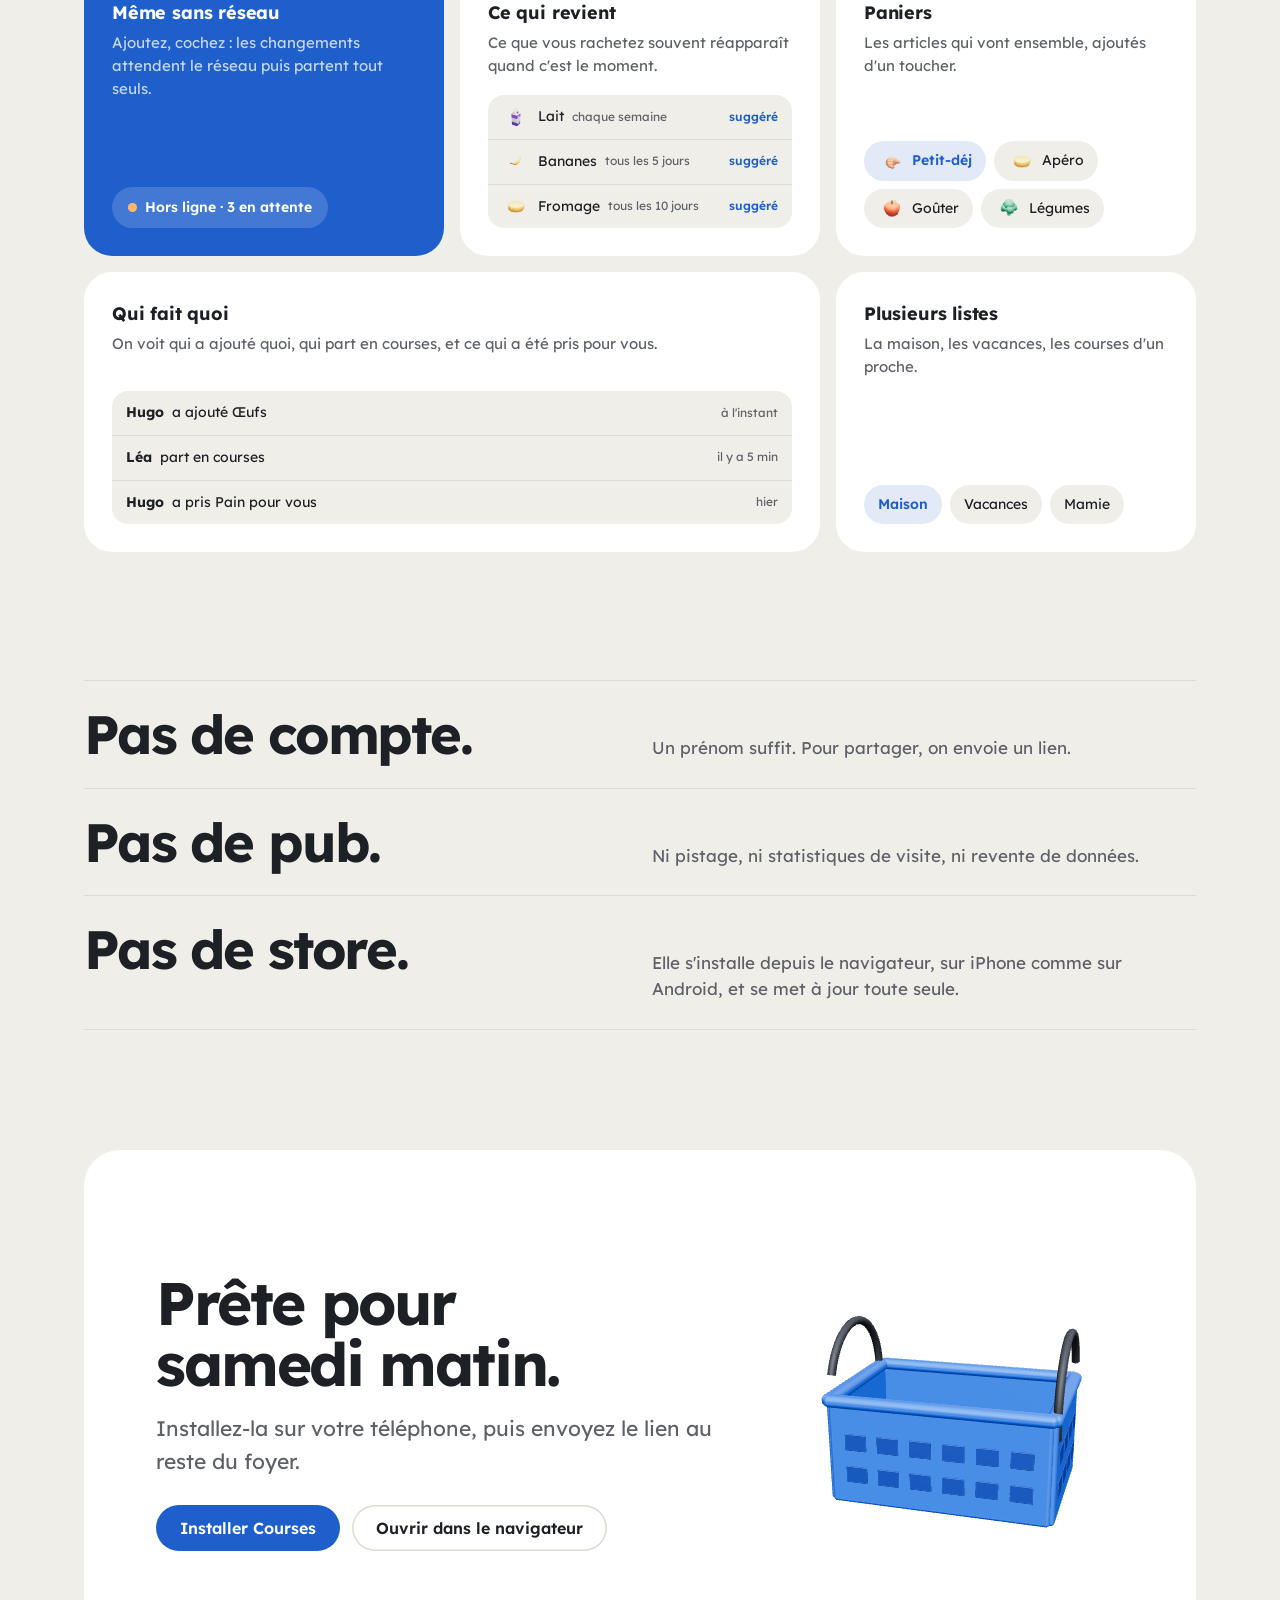
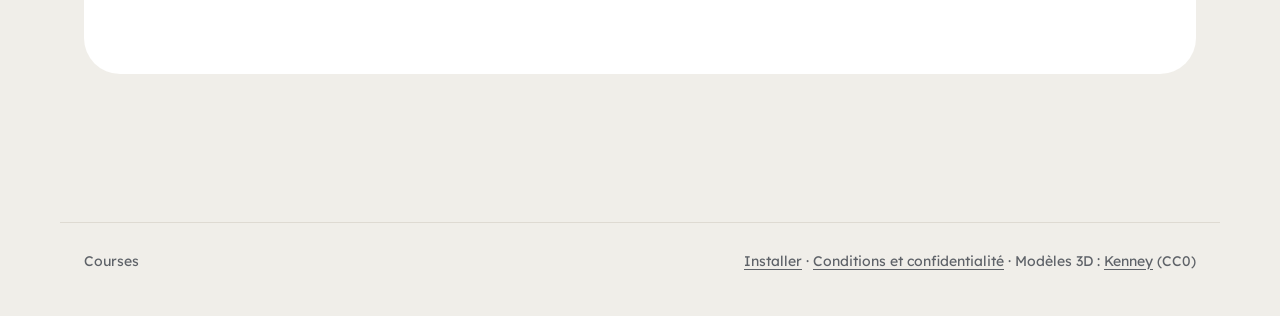
==== commit 4326315b: "Site : produits en 3D animés (flottent autour du titre, rayon qui défile, panier qui se remplit) Mod" ====
--- a/site/index.html
+++ b/site/index.html
@@ -27,11 +27,14 @@
   <main>
     <div class="hero">
       <div class="wrap">
+        <div class="hero-top">
+        <canvas id="hero3d" aria-hidden="true"></canvas>
         <h1>On n'oublie<br>plus le lait.</h1>
         <p class="sub">La liste de courses partagée du foyer. Chacun ajoute depuis son téléphone ; au magasin, tout est rangé par rayon, même sans réseau.</p>
         <div class="actions">
           <a class="btn primary" href="installer.html">Installer Courses</a>
           <a class="btn line" href="../">Essayer dans le navigateur</a>
+        </div>
         </div>
         <div class="demo" id="demo" aria-label="Démonstration : deux téléphones partagent la même liste">
           <div><div class="who"><span class="av" style="background:#1f5fcc">L</span>Téléphone de Léa</div><div class="phone"><div class="screen" data-me="Léa"></div></div></div>
@@ -39,6 +42,7 @@
         </div>
         <p class="demo-hint">Touchez un article chez Léa : il passe dans son caddie, et Hugo le voit aussitôt.</p>
       </div>
+      <div class="shelf" aria-hidden="true"><div class="track"><figure><img src="img/p/tomato.png" alt="" width="160" height="160" loading="lazy"><figcaption>Tomates</figcaption></figure><figure><img src="img/p/banana.png" alt="" width="160" height="160" loading="lazy"><figcaption>Bananes</figcaption></figure><figure><img src="img/p/loaf-baguette.png" alt="" width="160" height="160" loading="lazy"><figcaption>Baguette</figcaption></figure><figure><img src="img/p/carton.png" alt="" width="160" height="160" loading="lazy"><figcaption>Lait</figcaption></figure><figure><img src="img/p/cheese.png" alt="" width="160" height="160" loading="lazy"><figcaption>Fromage</figcaption></figure><figure><img src="img/p/egg.png" alt="" width="160" height="160" loading="lazy"><figcaption>Œufs</figcaption></figure><figure><img src="img/p/strawberry.png" alt="" width="160" height="160" loading="lazy"><figcaption>Fraises</figcaption></figure><figure><img src="img/p/avocado.png" alt="" width="160" height="160" loading="lazy"><figcaption>Avocats</figcaption></figure><figure><img src="img/p/apple.png" alt="" width="160" height="160" loading="lazy"><figcaption>Pommes</figcaption></figure><figure><img src="img/p/lemon.png" alt="" width="160" height="160" loading="lazy"><figcaption>Citrons</figcaption></figure><figure><img src="img/p/carrot.png" alt="" width="160" height="160" loading="lazy"><figcaption>Carottes</figcaption></figure><figure><img src="img/p/croissant.png" alt="" width="160" height="160" loading="lazy"><figcaption>Croissants</figcaption></figure><figure><img src="img/p/broccoli.png" alt="" width="160" height="160" loading="lazy"><figcaption>Brocoli</figcaption></figure><figure><img src="img/p/grapes.png" alt="" width="160" height="160" loading="lazy"><figcaption>Raisin</figcaption></figure><figure><img src="img/p/pear.png" alt="" width="160" height="160" loading="lazy"><figcaption>Poires</figcaption></figure><figure><img src="img/p/orange.png" alt="" width="160" height="160" loading="lazy"><figcaption>Oranges</figcaption></figure><figure><img src="img/p/tomato.png" alt="" width="160" height="160" loading="lazy"><figcaption>Tomates</figcaption></figure><figure><img src="img/p/banana.png" alt="" width="160" height="160" loading="lazy"><figcaption>Bananes</figcaption></figure><figure><img src="img/p/loaf-baguette.png" alt="" width="160" height="160" loading="lazy"><figcaption>Baguette</figcaption></figure><figure><img src="img/p/carton.png" alt="" width="160" height="160" loading="lazy"><figcaption>Lait</figcaption></figure><figure><img src="img/p/cheese.png" alt="" width="160" height="160" loading="lazy"><figcaption>Fromage</figcaption></figure><figure><img src="img/p/egg.png" alt="" width="160" height="160" loading="lazy"><figcaption>Œufs</figcaption></figure><figure><img src="img/p/strawberry.png" alt="" width="160" height="160" loading="lazy"><figcaption>Fraises</figcaption></figure><figure><img src="img/p/avocado.png" alt="" width="160" height="160" loading="lazy"><figcaption>Avocats</figcaption></figure><figure><img src="img/p/apple.png" alt="" width="160" height="160" loading="lazy"><figcaption>Pommes</figcaption></figure><figure><img src="img/p/lemon.png" alt="" width="160" height="160" loading="lazy"><figcaption>Citrons</figcaption></figure><figure><img src="img/p/carrot.png" alt="" width="160" height="160" loading="lazy"><figcaption>Carottes</figcaption></figure><figure><img src="img/p/croissant.png" alt="" width="160" height="160" loading="lazy"><figcaption>Croissants</figcaption></figure><figure><img src="img/p/broccoli.png" alt="" width="160" height="160" loading="lazy"><figcaption>Brocoli</figcaption></figure><figure><img src="img/p/grapes.png" alt="" width="160" height="160" loading="lazy"><figcaption>Raisin</figcaption></figure><figure><img src="img/p/pear.png" alt="" width="160" height="160" loading="lazy"><figcaption>Poires</figcaption></figure><figure><img src="img/p/orange.png" alt="" width="160" height="160" loading="lazy"><figcaption>Oranges</figcaption></figure></div></div>
     </div>
 
     <section class="store" id="magasin">
@@ -124,13 +128,14 @@
           <div class="tile">
             <div><h3>Ce qui revient</h3><p>Ce que vous rachetez souvent réapparaît quand c'est le moment.</p></div>
             <div class="ui mini-rows">
-              <div><span>Litière <small>tous les 14 jours</small></span><em>suggéré</em></div>
-              <div><span>Café <small>toutes les 3 semaines</small></span><em>suggéré</em></div>
+              <div><span><img src="img/p/carton.png" alt="">Lait <small>chaque semaine</small></span><em>suggéré</em></div>
+              <div><span><img src="img/p/banana.png" alt="">Bananes <small>tous les 5 jours</small></span><em>suggéré</em></div>
+              <div><span><img src="img/p/cheese.png" alt="">Fromage <small>tous les 10 jours</small></span><em>suggéré</em></div>
             </div>
           </div>
           <div class="tile">
             <div><h3>Paniers</h3><p>Les articles qui vont ensemble, ajoutés d'un toucher.</p></div>
-            <div class="ui chips-ui"><span class="on">+ Bébé</span><span>+ Apéro</span><span>+ Petit-déj</span><span>+ Ménage</span></div>
+            <div class="ui chips-ui"><span class="on"><img src="img/p/croissant.png" alt="">Petit-déj</span><span><img src="img/p/cheese.png" alt="">Apéro</span><span><img src="img/p/apple.png" alt="">Goûter</span><span><img src="img/p/broccoli.png" alt="">Légumes</span></div>
           </div>
           <div class="tile w2">
             <div><h3>Qui fait quoi</h3><p>On voit qui a ajouté quoi, qui part en courses, et ce qui a été pris pour vous.</p></div>
@@ -169,7 +174,7 @@
               <a class="btn line" href="../">Ouvrir dans le navigateur</a>
             </div>
           </div>
-          <div class="qr"><img src="img/qr.svg" alt="QR code vers Courses" width="172" height="172">Visez avec l'appareil photo du téléphone</div>
+          <canvas id="bag3d" class="bag3d" aria-hidden="true"></canvas>
         </div>
       </div>
     </div>
@@ -178,11 +183,13 @@
   <footer>
     <div class="wrap">
       <span>Courses</span>
-      <span><a href="installer.html">Installer</a> · <a href="cgu.html">Conditions et confidentialité</a></span>
+      <span><a href="installer.html">Installer</a> · <a href="cgu.html">Conditions et confidentialité</a> · Modèles 3D : <a href="https://kenney.nl">Kenney</a> (CC0)</span>
     </div>
   </footer>
 
   <script src="../src/icons.js"></script>
   <script src="site.js"></script>
+  <script type="importmap">{ "imports": { "three": "./vendor/three/build/three.module.min.js" } }</script>
+  <script type="module" src="3d.js"></script>
 </body>
 </html>
--- a/site/site.css
+++ b/site/site.css
@@ -76,7 +76,21 @@
 .screen .tabs-ui { display: flex; justify-content: space-around; border-top: 1px solid #dedad2; padding: .6em 0 1.6em; font-size: .62em; color: #5e6268; }
 .screen .tabs-ui span:first-child { color: #1f5fcc; font-weight: 600; }
 @keyframes in { from { opacity: 0; transform: translateY(-.4em); } }
-.demo-hint { text-align: center; color: var(--muted); font-size: 15px; padding: 28px 0 96px; }
+.demo-hint { text-align: center; color: var(--muted); font-size: 15px; padding: 28px 0 24px; }
+.row .th { width: 1.9em; height: 1.9em; margin: -.35em -.2em; object-fit: contain; flex: none; }
+
+/* Produits en 3D autour du titre */
+.hero-top { position: relative; padding: 24px 0 8px; }
+.hero-top > :not(canvas) { position: relative; z-index: 1; }
+#hero3d { position: absolute; z-index: 0; top: -88px; left: 50%; translate: -50% 0; width: 100vw; height: calc(100% + 88px); pointer-events: none; }
+
+/* Rayon de produits qui défile */
+.shelf { overflow: hidden; padding: 24px 0 88px; -webkit-mask-image: linear-gradient(90deg, transparent, #000 12%, #000 88%, transparent); mask-image: linear-gradient(90deg, transparent, #000 12%, #000 88%, transparent); }
+.track { display: flex; gap: 12px; width: max-content; animation: shelf 60s linear infinite; }
+.track figure { margin: 0; width: 132px; text-align: center; }
+.track img { width: 132px; height: 132px; }
+.track figcaption { font-size: 14px; font-weight: 600; color: var(--muted); margin-top: -6px; }
+@keyframes shelf { to { transform: translateX(-50%); } }
 
 /* Sections */
 section { padding: 120px 0; }
@@ -125,6 +139,8 @@
 .mini-rows div:first-child { border-top: 0; }
 .mini-rows em { font-style: normal; color: var(--accent); font-weight: 600; font-size: 12px; }
 .mini-rows small { color: var(--muted); font-size: 12px; }
+.mini-rows span { display: inline-flex; align-items: center; gap: 8px; }
+.mini-rows img, .chips-ui img { width: 28px; height: 28px; margin: -6px 0; }
 
 /* Engagements */
 .nots { display: grid; gap: 0; margin-top: 8px; }
@@ -137,8 +153,8 @@
 .get { padding: 0 0 120px; }
 .get .box { background: var(--card); border-radius: 36px; padding: clamp(32px, 6vw, 72px); display: grid; grid-template-columns: 1fr auto; gap: 40px; align-items: center; }
 .get .actions { display: flex; flex-wrap: wrap; gap: 12px; margin-top: 28px; }
-.get .qr { width: 172px; text-align: center; font-size: 13px; color: var(--muted); }
-.get .qr img { background: #fff; padding: 12px; border-radius: 18px; margin-bottom: 10px; }
+.get .box { grid-template-columns: 1fr 380px; padding-right: clamp(32px, 4vw, 48px); }
+.bag3d { width: 100%; height: 380px; display: block; }
 
 footer { padding: 28px 0 44px; color: var(--muted); font-size: 14px; }
 footer .wrap { display: flex; flex-wrap: wrap; gap: 8px 24px; justify-content: space-between; border-top: 1px solid var(--line); padding-top: 28px; }
@@ -204,7 +220,7 @@
 .legal p { color: var(--muted); font-size: 16px; margin: 0 0 10px; }
 .legal p b { color: var(--fg); }
 
-@media (prefers-reduced-motion: reduce) { .row { animation: none; } }
+@media (prefers-reduced-motion: reduce) { .row, .track { animation: none; } }
 
 /* Petits écrans */
 @media (max-width: 900px) {
@@ -213,7 +229,7 @@
   .bento { grid-template-columns: 1fr 1fr; }
   .tile.w2 { grid-column: span 2; }
   .get .box { grid-template-columns: 1fr; }
-  .get .qr { display: none; }
+  .bag3d { height: 280px; order: -1; }
   .howto > li { grid-template-columns: 44px 1fr; }
   .howto .mock { grid-column: 1 / -1; }
   .notes { grid-template-columns: 1fr; }
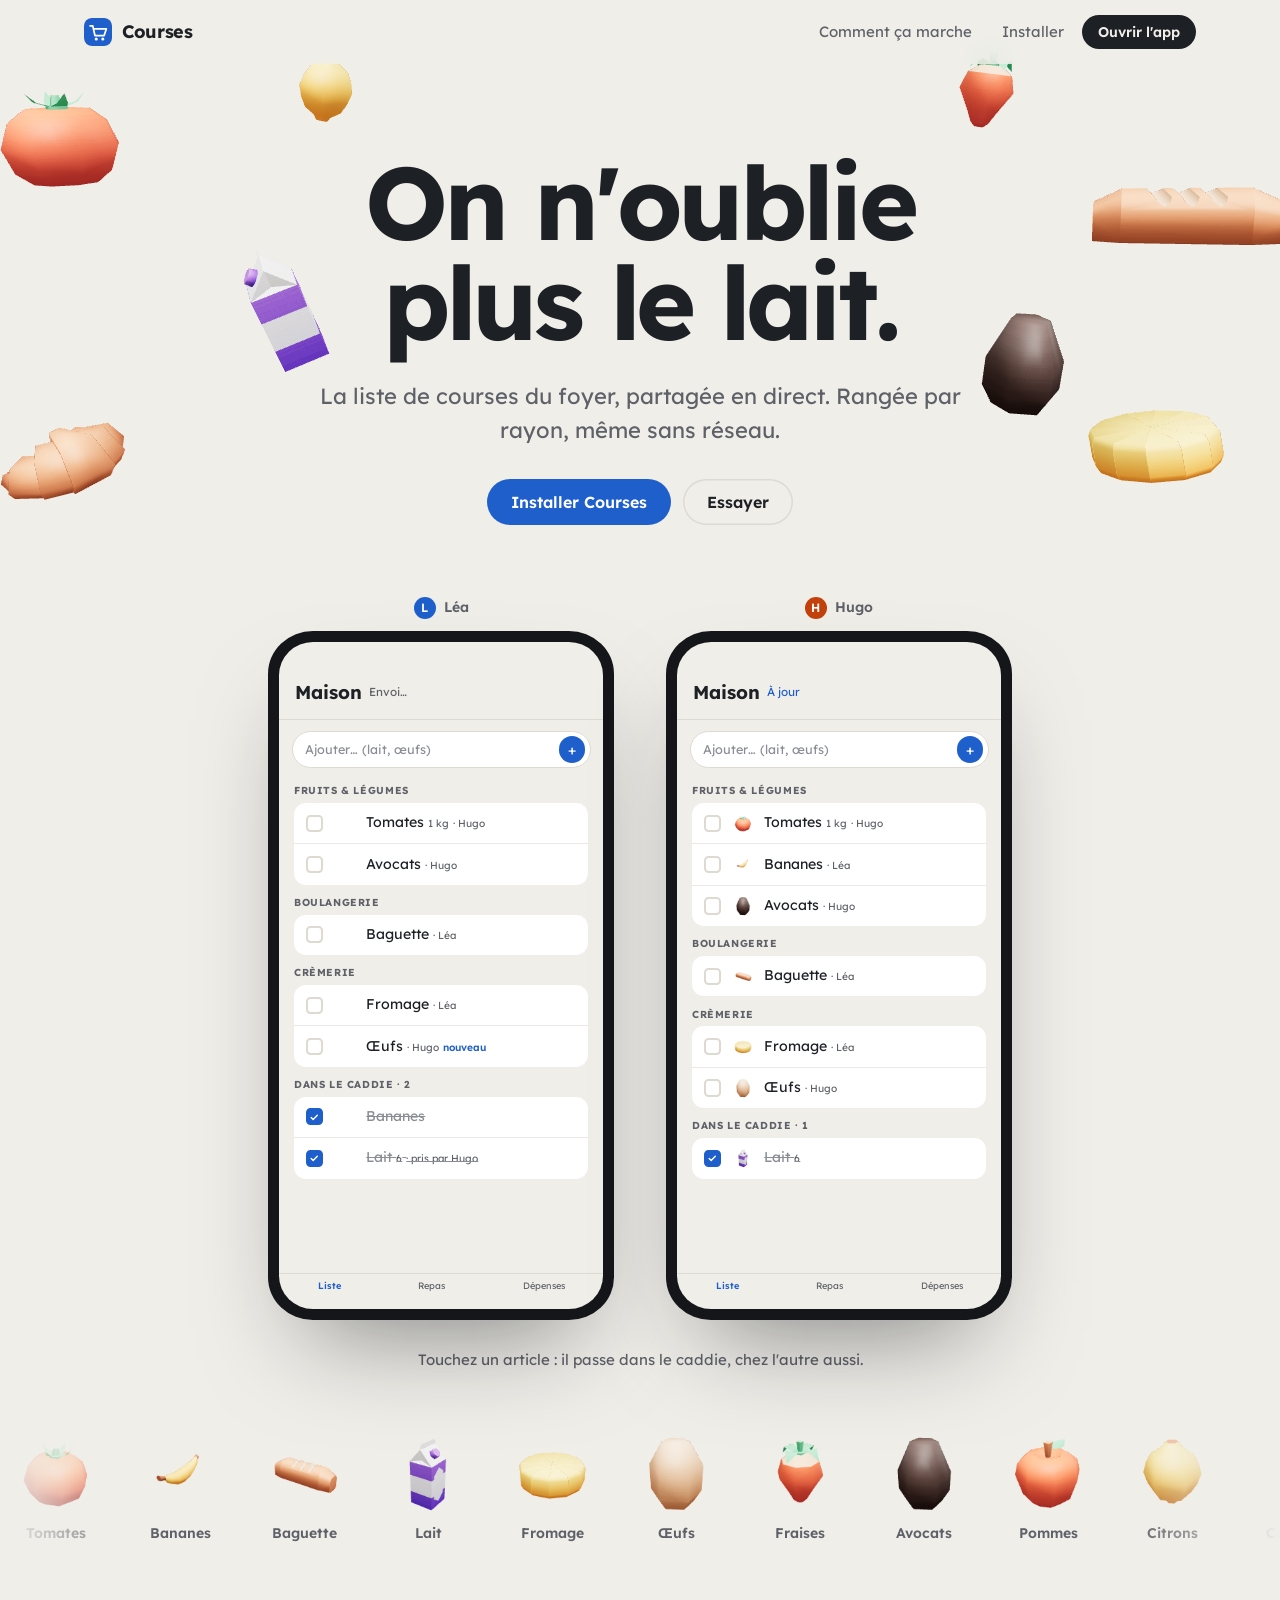
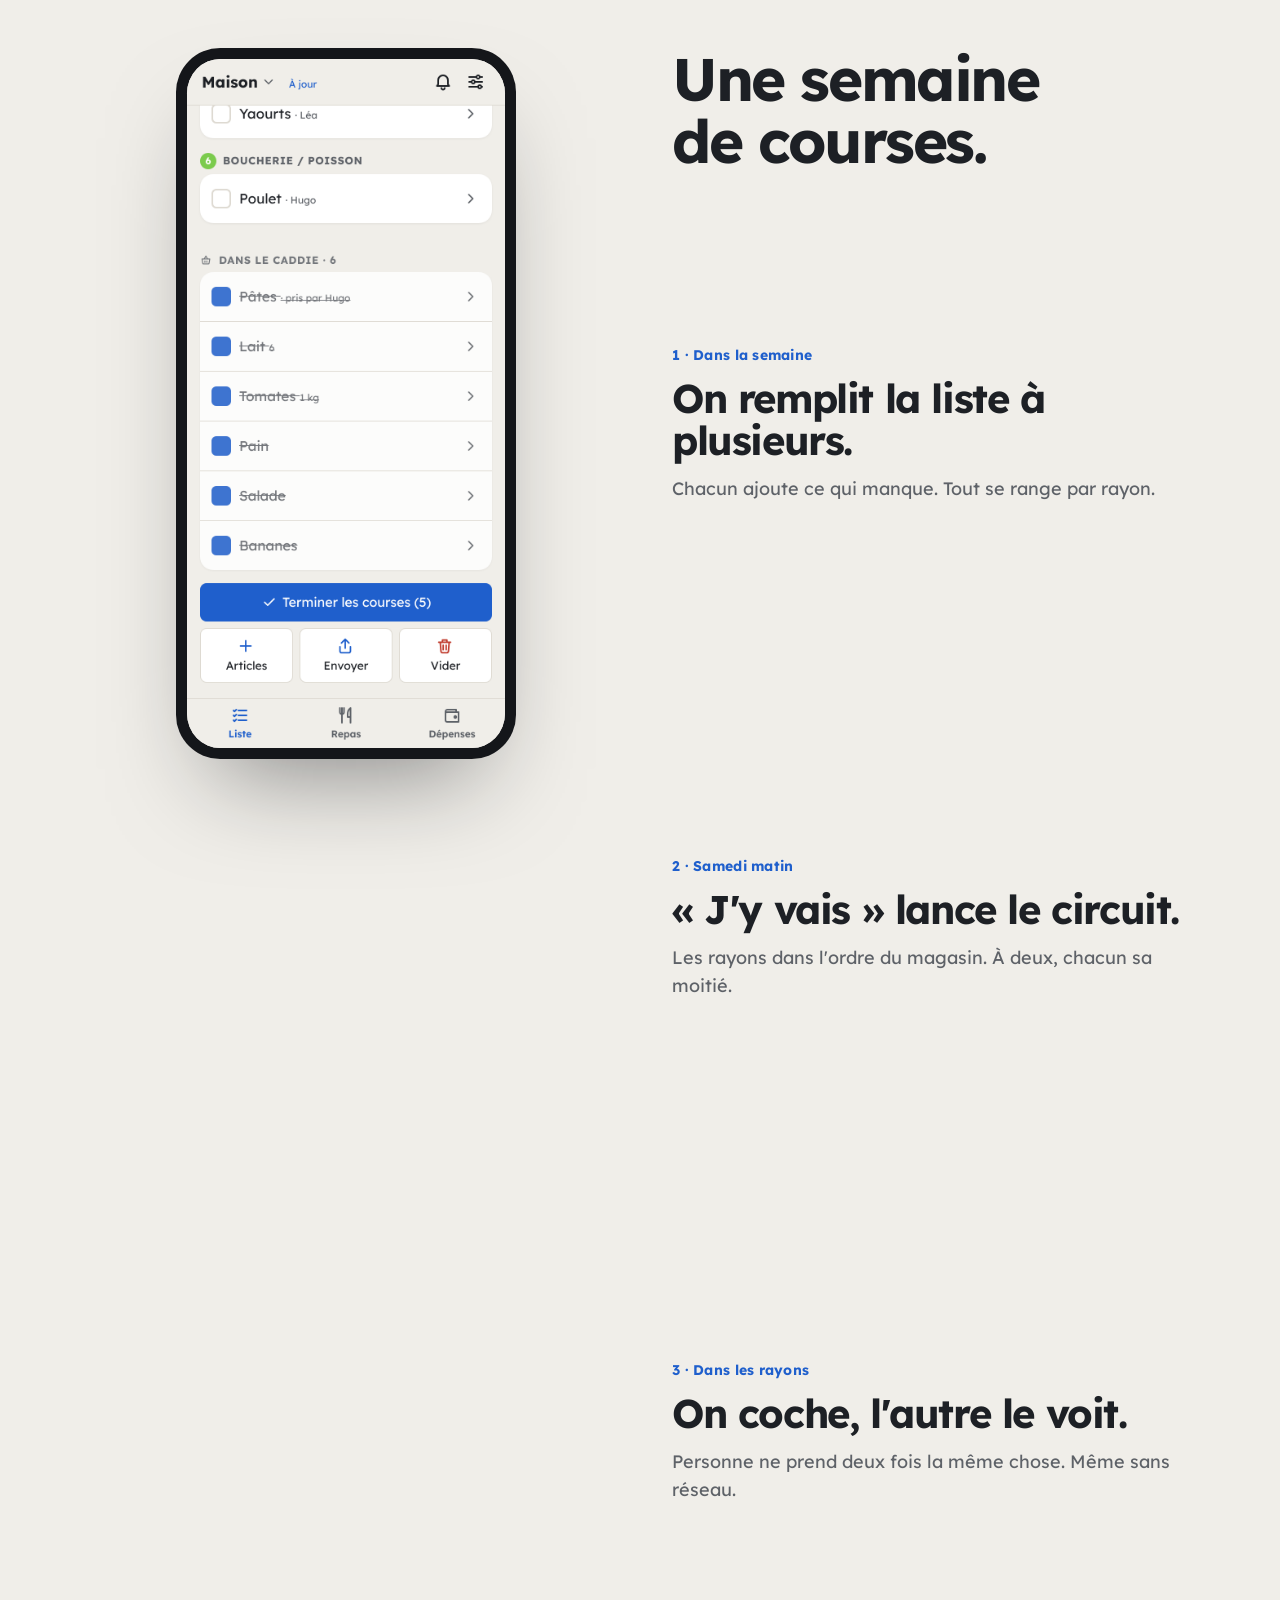
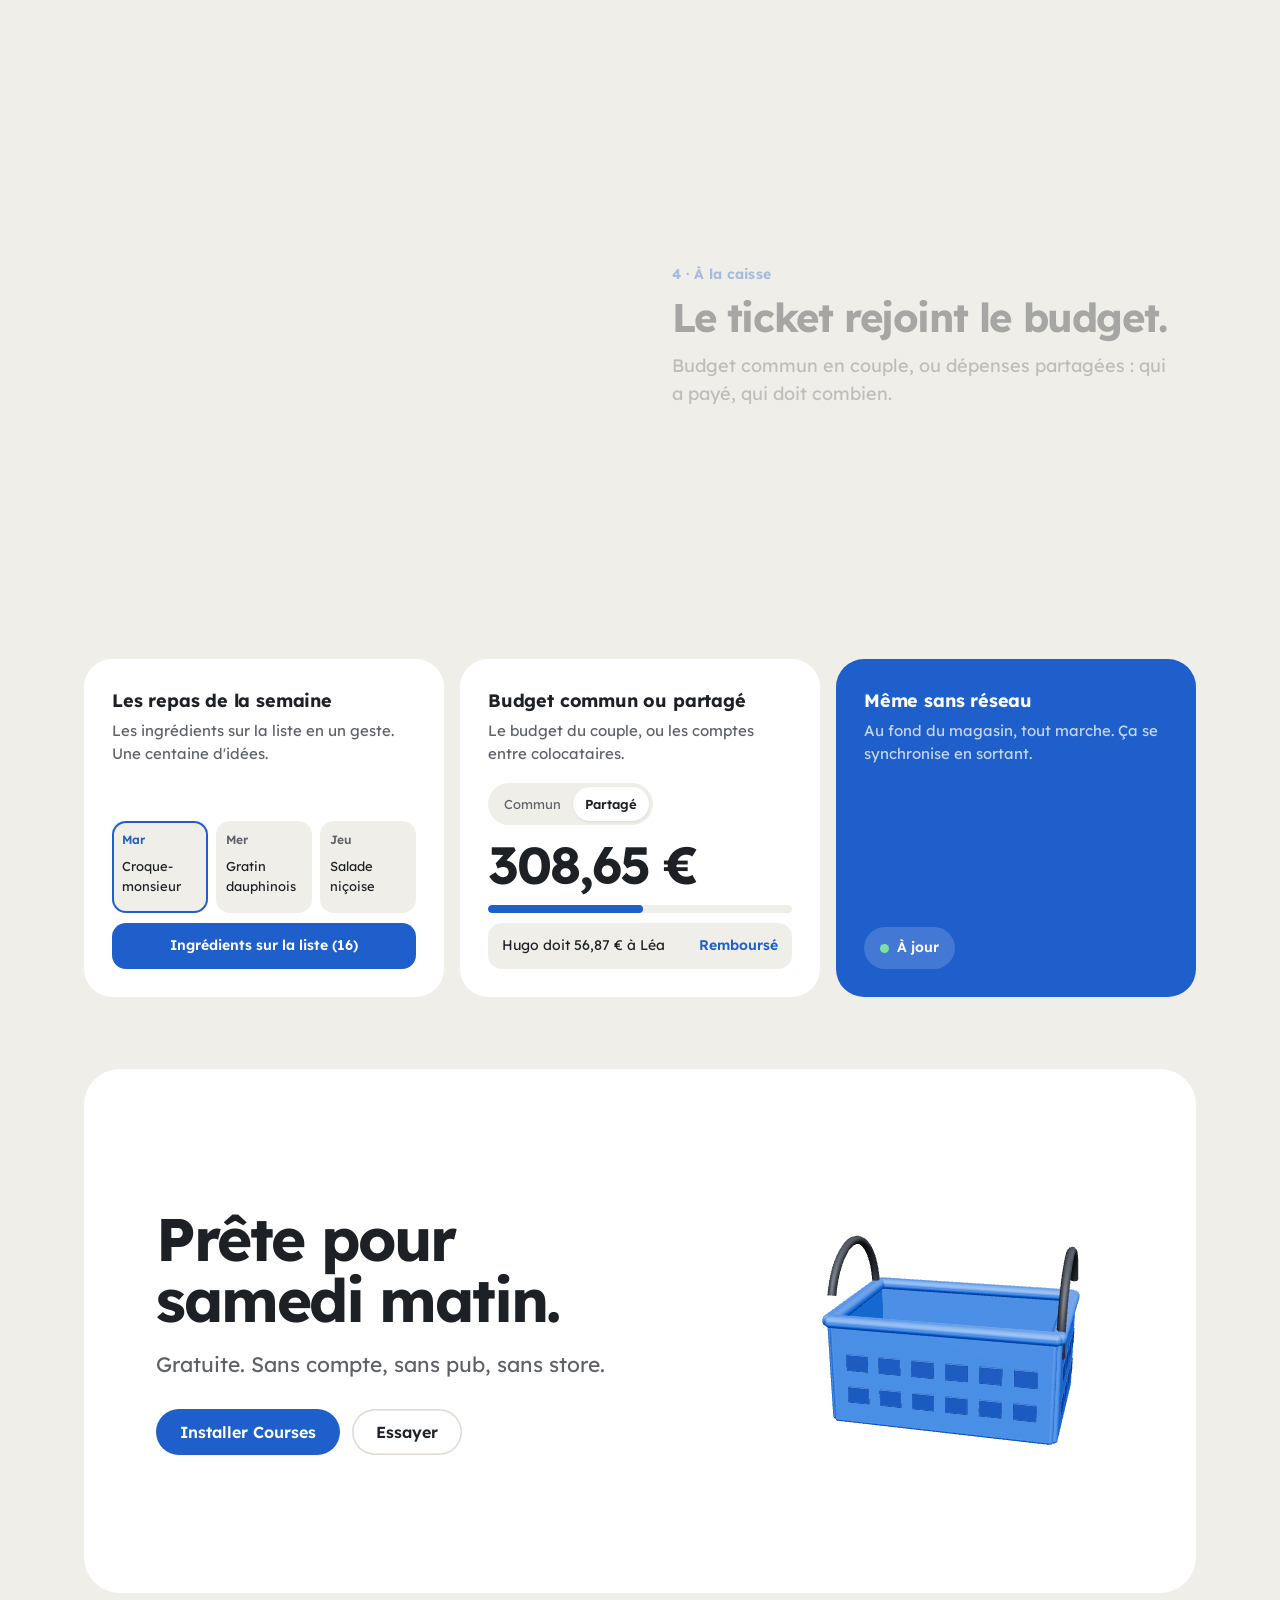
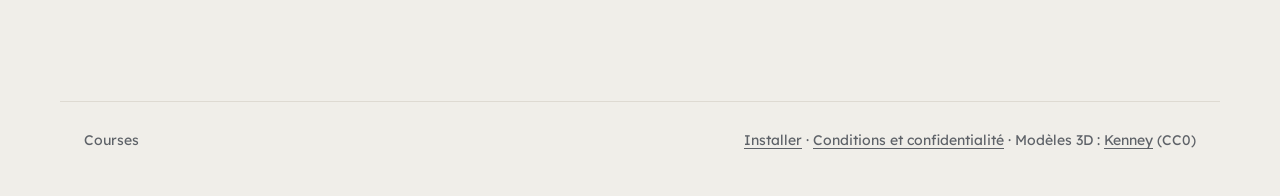
==== commit ab313464: "Début / Fin respecté en ordre des rayons ; site plus court avec le déroulé en 4 étapes - App : avec " ====
--- a/site/index.html
+++ b/site/index.html
@@ -9,6 +9,7 @@
   <meta property="og:description" content="La liste de courses partagée du foyer, rangée par rayons, même sans réseau.">
   <meta property="og:image" content="img/liste.png">
   <meta name="theme-color" content="#f0eee9">
+  <meta name="color-scheme" content="light">
   <link rel="icon" href="../icon.svg" type="image/svg+xml">
   <link rel="stylesheet" href="site.css">
 </head>
@@ -17,7 +18,7 @@
     <div class="wrap">
       <a class="brand" href="./"><img src="../icon.svg" alt="">Courses</a>
       <nav>
-        <a class="hide-sm" href="#magasin">Au magasin</a>
+        <a class="hide-sm" href="#deroule">Comment ça marche</a>
         <a class="hide-sm" href="installer.html">Installer</a>
         <a class="btn ink small" href="../">Ouvrir l'app</a>
       </nav>
@@ -30,135 +31,65 @@
         <div class="hero-top">
         <canvas id="hero3d" aria-hidden="true"></canvas>
         <h1>On n'oublie<br>plus le lait.</h1>
-        <p class="sub">La liste de courses partagée du foyer. Chacun ajoute depuis son téléphone ; au magasin, tout est rangé par rayon, même sans réseau.</p>
+        <p class="sub">La liste de courses du foyer, partagée en direct. Rangée par rayon, même sans réseau.</p>
         <div class="actions">
           <a class="btn primary" href="installer.html">Installer Courses</a>
-          <a class="btn line" href="../">Essayer dans le navigateur</a>
+          <a class="btn line" href="../">Essayer</a>
         </div>
         </div>
         <div class="demo" id="demo" aria-label="Démonstration : deux téléphones partagent la même liste">
-          <div><div class="who"><span class="av" style="background:#1f5fcc">L</span>Téléphone de Léa</div><div class="phone"><div class="screen" data-me="Léa"></div></div></div>
-          <div><div class="who"><span class="av" style="background:#c2410c">H</span>Téléphone de Hugo</div><div class="phone"><div class="screen" data-me="Hugo"></div></div></div>
+          <div><div class="who"><span class="av" style="background:#1f5fcc">L</span>Léa</div><div class="phone"><div class="screen" data-me="Léa"></div></div></div>
+          <div><div class="who"><span class="av" style="background:#c2410c">H</span>Hugo</div><div class="phone"><div class="screen" data-me="Hugo"></div></div></div>
         </div>
-        <p class="demo-hint">Touchez un article chez Léa : il passe dans son caddie, et Hugo le voit aussitôt.</p>
+        <p class="demo-hint">Touchez un article : il passe dans le caddie, chez l'autre aussi.</p>
       </div>
       <div class="shelf" aria-hidden="true"><div class="track"><figure><img src="img/p/tomato.png" alt="" width="160" height="160" loading="lazy"><figcaption>Tomates</figcaption></figure><figure><img src="img/p/banana.png" alt="" width="160" height="160" loading="lazy"><figcaption>Bananes</figcaption></figure><figure><img src="img/p/loaf-baguette.png" alt="" width="160" height="160" loading="lazy"><figcaption>Baguette</figcaption></figure><figure><img src="img/p/carton.png" alt="" width="160" height="160" loading="lazy"><figcaption>Lait</figcaption></figure><figure><img src="img/p/cheese.png" alt="" width="160" height="160" loading="lazy"><figcaption>Fromage</figcaption></figure><figure><img src="img/p/egg.png" alt="" width="160" height="160" loading="lazy"><figcaption>Œufs</figcaption></figure><figure><img src="img/p/strawberry.png" alt="" width="160" height="160" loading="lazy"><figcaption>Fraises</figcaption></figure><figure><img src="img/p/avocado.png" alt="" width="160" height="160" loading="lazy"><figcaption>Avocats</figcaption></figure><figure><img src="img/p/apple.png" alt="" width="160" height="160" loading="lazy"><figcaption>Pommes</figcaption></figure><figure><img src="img/p/lemon.png" alt="" width="160" height="160" loading="lazy"><figcaption>Citrons</figcaption></figure><figure><img src="img/p/carrot.png" alt="" width="160" height="160" loading="lazy"><figcaption>Carottes</figcaption></figure><figure><img src="img/p/croissant.png" alt="" width="160" height="160" loading="lazy"><figcaption>Croissants</figcaption></figure><figure><img src="img/p/broccoli.png" alt="" width="160" height="160" loading="lazy"><figcaption>Brocoli</figcaption></figure><figure><img src="img/p/grapes.png" alt="" width="160" height="160" loading="lazy"><figcaption>Raisin</figcaption></figure><figure><img src="img/p/pear.png" alt="" width="160" height="160" loading="lazy"><figcaption>Poires</figcaption></figure><figure><img src="img/p/orange.png" alt="" width="160" height="160" loading="lazy"><figcaption>Oranges</figcaption></figure><figure><img src="img/p/tomato.png" alt="" width="160" height="160" loading="lazy"><figcaption>Tomates</figcaption></figure><figure><img src="img/p/banana.png" alt="" width="160" height="160" loading="lazy"><figcaption>Bananes</figcaption></figure><figure><img src="img/p/loaf-baguette.png" alt="" width="160" height="160" loading="lazy"><figcaption>Baguette</figcaption></figure><figure><img src="img/p/carton.png" alt="" width="160" height="160" loading="lazy"><figcaption>Lait</figcaption></figure><figure><img src="img/p/cheese.png" alt="" width="160" height="160" loading="lazy"><figcaption>Fromage</figcaption></figure><figure><img src="img/p/egg.png" alt="" width="160" height="160" loading="lazy"><figcaption>Œufs</figcaption></figure><figure><img src="img/p/strawberry.png" alt="" width="160" height="160" loading="lazy"><figcaption>Fraises</figcaption></figure><figure><img src="img/p/avocado.png" alt="" width="160" height="160" loading="lazy"><figcaption>Avocats</figcaption></figure><figure><img src="img/p/apple.png" alt="" width="160" height="160" loading="lazy"><figcaption>Pommes</figcaption></figure><figure><img src="img/p/lemon.png" alt="" width="160" height="160" loading="lazy"><figcaption>Citrons</figcaption></figure><figure><img src="img/p/carrot.png" alt="" width="160" height="160" loading="lazy"><figcaption>Carottes</figcaption></figure><figure><img src="img/p/croissant.png" alt="" width="160" height="160" loading="lazy"><figcaption>Croissants</figcaption></figure><figure><img src="img/p/broccoli.png" alt="" width="160" height="160" loading="lazy"><figcaption>Brocoli</figcaption></figure><figure><img src="img/p/grapes.png" alt="" width="160" height="160" loading="lazy"><figcaption>Raisin</figcaption></figure><figure><img src="img/p/pear.png" alt="" width="160" height="160" loading="lazy"><figcaption>Poires</figcaption></figure><figure><img src="img/p/orange.png" alt="" width="160" height="160" loading="lazy"><figcaption>Oranges</figcaption></figure></div></div>
     </div>
 
-    <section class="store" id="magasin">
+    <section class="flow" id="deroule">
       <div class="wrap">
+        <div class="flow-phone" aria-hidden="true"><div class="frame"><div class="scr">
+          <img class="on" src="img/liste.png" alt=""><img src="img/magasin.png" alt="" loading="lazy"><img src="img/caddie.png" alt="" loading="lazy"><img src="img/partage.png" alt="" loading="lazy">
+        </div></div></div>
         <div>
-          <h2>Le magasin,<br>dans le bon ordre.</h2>
-          <p class="lead">Dessinez le plan de votre supermarché une fois. Courses numérote les rayons et trace le circuit le plus court depuis l'entrée.</p>
-          <div class="seg-ui"><span class="on">Tout le magasin</span><span>Début</span><span>Fin</span></div>
-          <div class="facts">
-            <div><b>À deux, chacun sa moitié</b><span>L'un prend le début du circuit, l'autre la fin.</span></div>
-            <div><b>Plusieurs magasins</b><span>Chacun son plan ; un ordre standard pour les autres.</span></div>
-            <div><b>Sans réseau</b><span>Tout marche au fond du magasin ; ça se synchronise en sortant.</span></div>
-            <div><b>Pas trouvé ?</b><span>On le note, il reste sur la liste pour la prochaine fois.</span></div>
-          </div>
-        </div>
-        <svg class="map" role="img" aria-label="Plan du magasin en 3D, rayons numérotés dans l'ordre du circuit" viewBox="-8.5 -2.2 15 9.7">
-      <polygon points="0.000,0.000 6.000,3.000 -2.000,7.000 -8.000,4.000" fill="var(--card)" stroke="var(--line)" stroke-width=".04"></polygon><polygon points="-7.000,3.500 -6.000,4.000 -7.000,4.500 -8.000,4.000" fill="var(--accent)" opacity=".35"></polygon><text x="-7" y="4.12" font-size=".3" font-weight="700" text-anchor="middle" fill="var(--accent)">Entrée</text>
-      <polyline points="-7,4 -4,3 -1,3 0,3.5 1.5,3.75 3,4 3,2 -7,4" fill="none" stroke="var(--accent)" stroke-width=".1" stroke-dasharray=".25 .15" stroke-linecap="round" stroke-linejoin="round" opacity=".8"></polyline>
-      <polygon points="-2.000,0.300 -1.000,0.800 -1.000,1.500 -2.000,1.000" fill="hsl(150 4% 52%)" opacity="0.55" stroke="rgba(0,0,0,.15)" stroke-width=".02"></polygon><polygon points="0.000,0.300 -1.000,0.800 -1.000,1.500 0.000,1.000" fill="hsl(150 4% 42%)" opacity="0.55" stroke="rgba(0,0,0,.15)" stroke-width=".02"></polygon><polygon points="-1.000,-0.200 0.000,0.300 -1.000,0.800 -2.000,0.300" fill="hsl(150 4% 70%)" opacity="0.55" stroke="rgba(0,0,0,.15)" stroke-width=".02"></polygon><polygon points="-3.000,0.800 -2.000,1.300 -2.000,2.000 -3.000,1.500" fill="hsl(150 4% 52%)" opacity="0.55" stroke="rgba(0,0,0,.15)" stroke-width=".02"></polygon><polygon points="-1.000,0.800 -2.000,1.300 -2.000,2.000 -1.000,1.500" fill="hsl(150 4% 42%)" opacity="0.55" stroke="rgba(0,0,0,.15)" stroke-width=".02"></polygon><polygon points="-2.000,0.300 -1.000,0.800 -2.000,1.300 -3.000,0.800" fill="hsl(150 4% 70%)" opacity="0.55" stroke="rgba(0,0,0,.15)" stroke-width=".02"></polygon><polygon points="1.000,0.800 2.000,1.300 2.000,2.000 1.000,1.500" fill="hsl(98 55% 42%)" opacity="1" stroke="rgba(0,0,0,.15)" stroke-width=".02"></polygon><polygon points="3.000,0.800 2.000,1.300 2.000,2.000 3.000,1.500" fill="hsl(98 55% 32%)" opacity="1" stroke="rgba(0,0,0,.15)" stroke-width=".02"></polygon><polygon points="2.000,0.300 3.000,0.800 2.000,1.300 1.000,0.800" fill="hsl(98 55% 60%)" opacity="1" stroke="rgba(0,0,0,.15)" stroke-width=".02"></polygon><polygon points="2.000,1.300 3.000,1.800 3.000,2.500 2.000,2.000" fill="hsl(98 55% 42%)" opacity="1" stroke="rgba(0,0,0,.15)" stroke-width=".02"></polygon><polygon points="4.000,1.300 3.000,1.800 3.000,2.500 4.000,2.000" fill="hsl(98 55% 32%)" opacity="1" stroke="rgba(0,0,0,.15)" stroke-width=".02"></polygon><polygon points="3.000,0.800 4.000,1.300 3.000,1.800 2.000,1.300" fill="hsl(98 55% 60%)" opacity="1" stroke="rgba(0,0,0,.15)" stroke-width=".02"></polygon><polygon points="-5.000,1.800 -4.000,2.300 -4.000,3.000 -5.000,2.500" fill="hsl(0 55% 42%)" opacity="1" stroke="rgba(0,0,0,.15)" stroke-width=".02"></polygon><polygon points="-3.000,1.800 -4.000,2.300 -4.000,3.000 -3.000,2.500" fill="hsl(0 55% 32%)" opacity="1" stroke="rgba(0,0,0,.15)" stroke-width=".02"></polygon><polygon points="-4.000,1.300 -3.000,1.800 -4.000,2.300 -5.000,1.800" fill="hsl(0 55% 60%)" opacity="1" stroke="rgba(0,0,0,.15)" stroke-width=".02"></polygon><polygon points="-1.000,1.800 0.000,2.300 0.000,3.000 -1.000,2.500" fill="hsl(131 55% 42%)" opacity="1" stroke="rgba(0,0,0,.15)" stroke-width=".02"></polygon><polygon points="1.000,1.800 0.000,2.300 0.000,3.000 1.000,2.500" fill="hsl(131 55% 32%)" opacity="1" stroke="rgba(0,0,0,.15)" stroke-width=".02"></polygon><polygon points="0.000,1.300 1.000,1.800 0.000,2.300 -1.000,1.800" fill="hsl(131 55% 60%)" opacity="1" stroke="rgba(0,0,0,.15)" stroke-width=".02"></polygon><polygon points="3.000,1.800 4.000,2.300 4.000,3.000 3.000,2.500" fill="hsl(98 55% 42%)" opacity="1" stroke="rgba(0,0,0,.15)" stroke-width=".02"></polygon><polygon points="5.000,1.800 4.000,2.300 4.000,3.000 5.000,2.500" fill="hsl(98 55% 32%)" opacity="1" stroke="rgba(0,0,0,.15)" stroke-width=".02"></polygon><polygon points="4.000,1.300 5.000,1.800 4.000,2.300 3.000,1.800" fill="hsl(98 55% 60%)" opacity="1" stroke="rgba(0,0,0,.15)" stroke-width=".02"></polygon><polygon points="-6.000,2.300 -5.000,2.800 -5.000,3.500 -6.000,3.000" fill="hsl(0 55% 42%)" opacity="1" stroke="rgba(0,0,0,.15)" stroke-width=".02"></polygon><polygon points="-4.000,2.300 -5.000,2.800 -5.000,3.500 -4.000,3.000" fill="hsl(0 55% 32%)" opacity="1" stroke="rgba(0,0,0,.15)" stroke-width=".02"></polygon><polygon points="-5.000,1.800 -4.000,2.300 -5.000,2.800 -6.000,2.300" fill="hsl(0 55% 60%)" opacity="1" stroke="rgba(0,0,0,.15)" stroke-width=".02"></polygon><polygon points="-4.000,2.300 -3.000,2.800 -3.000,3.500 -4.000,3.000" fill="hsl(0 55% 42%)" opacity="1" stroke="rgba(0,0,0,.15)" stroke-width=".02"></polygon><polygon points="-2.000,2.300 -3.000,2.800 -3.000,3.500 -2.000,3.000" fill="hsl(0 55% 32%)" opacity="1" stroke="rgba(0,0,0,.15)" stroke-width=".02"></polygon><polygon points="-3.000,1.800 -2.000,2.300 -3.000,2.800 -4.000,2.300" fill="hsl(0 55% 60%)" opacity="1" stroke="rgba(0,0,0,.15)" stroke-width=".02"></polygon><polygon points="-2.000,2.300 -1.000,2.800 -1.000,3.500 -2.000,3.000" fill="hsl(131 55% 42%)" opacity="1" stroke="rgba(0,0,0,.15)" stroke-width=".02"></polygon><polygon points="0.000,2.300 -1.000,2.800 -1.000,3.500 0.000,3.000" fill="hsl(131 55% 32%)" opacity="1" stroke="rgba(0,0,0,.15)" stroke-width=".02"></polygon><polygon points="-1.000,1.800 0.000,2.300 -1.000,2.800 -2.000,2.300" fill="hsl(131 55% 60%)" opacity="1" stroke="rgba(0,0,0,.15)" stroke-width=".02"></polygon><polygon points="0.000,2.300 1.000,2.800 1.000,3.500 0.000,3.000" fill="hsl(164 55% 42%)" opacity="1" stroke="rgba(0,0,0,.15)" stroke-width=".02"></polygon><polygon points="2.000,2.300 1.000,2.800 1.000,3.500 2.000,3.000" fill="hsl(164 55% 32%)" opacity="1" stroke="rgba(0,0,0,.15)" stroke-width=".02"></polygon><polygon points="1.000,1.800 2.000,2.300 1.000,2.800 0.000,2.300" fill="hsl(164 55% 60%)" opacity="1" stroke="rgba(0,0,0,.15)" stroke-width=".02"></polygon><polygon points="-5.000,2.800 -4.000,3.300 -4.000,4.000 -5.000,3.500" fill="hsl(0 55% 42%)" opacity="1" stroke="rgba(0,0,0,.15)" stroke-width=".02"></polygon><polygon points="-3.000,2.800 -4.000,3.300 -4.000,4.000 -3.000,3.500" fill="hsl(0 55% 32%)" opacity="1" stroke="rgba(0,0,0,.15)" stroke-width=".02"></polygon><polygon points="-4.000,2.300 -3.000,2.800 -4.000,3.300 -5.000,2.800" fill="hsl(0 55% 60%)" opacity="1" stroke="rgba(0,0,0,.15)" stroke-width=".02"></polygon><polygon points="-3.000,2.800 -2.000,3.300 -2.000,4.000 -3.000,3.500" fill="hsl(131 55% 42%)" opacity="1" stroke="rgba(0,0,0,.15)" stroke-width=".02"></polygon><polygon points="-1.000,2.800 -2.000,3.300 -2.000,4.000 -1.000,3.500" fill="hsl(131 55% 32%)" opacity="1" stroke="rgba(0,0,0,.15)" stroke-width=".02"></polygon><polygon points="-2.000,2.300 -1.000,2.800 -2.000,3.300 -3.000,2.800" fill="hsl(131 55% 60%)" opacity="1" stroke="rgba(0,0,0,.15)" stroke-width=".02"></polygon><polygon points="-1.000,2.800 0.000,3.300 0.000,4.000 -1.000,3.500" fill="hsl(164 55% 42%)" opacity="1" stroke="rgba(0,0,0,.15)" stroke-width=".02"></polygon><polygon points="1.000,2.800 0.000,3.300 0.000,4.000 1.000,3.500" fill="hsl(164 55% 32%)" opacity="1" stroke="rgba(0,0,0,.15)" stroke-width=".02"></polygon><polygon points="0.000,2.300 1.000,2.800 0.000,3.300 -1.000,2.800" fill="hsl(164 55% 60%)" opacity="1" stroke="rgba(0,0,0,.15)" stroke-width=".02"></polygon><polygon points="1.000,2.800 2.000,3.300 2.000,4.000 1.000,3.500" fill="hsl(262 55% 42%)" opacity="1" stroke="rgba(0,0,0,.15)" stroke-width=".02"></polygon><polygon points="3.000,2.800 2.000,3.300 2.000,4.000 3.000,3.500" fill="hsl(262 55% 32%)" opacity="1" stroke="rgba(0,0,0,.15)" stroke-width=".02"></polygon><polygon points="2.000,2.300 3.000,2.800 2.000,3.300 1.000,2.800" fill="hsl(262 55% 60%)" opacity="1" stroke="rgba(0,0,0,.15)" stroke-width=".02"></polygon><polygon points="3.000,2.800 4.000,3.300 4.000,4.000 3.000,3.500" fill="hsl(65 55% 42%)" opacity="1" stroke="rgba(0,0,0,.15)" stroke-width=".02"></polygon><polygon points="5.000,2.800 4.000,3.300 4.000,4.000 5.000,3.500" fill="hsl(65 55% 32%)" opacity="1" stroke="rgba(0,0,0,.15)" stroke-width=".02"></polygon><polygon points="4.000,2.300 5.000,2.800 4.000,3.300 3.000,2.800" fill="hsl(65 55% 60%)" opacity="1" stroke="rgba(0,0,0,.15)" stroke-width=".02"></polygon><polygon points="-2.000,3.300 -1.000,3.800 -1.000,4.500 -2.000,4.000" fill="hsl(164 55% 42%)" opacity="1" stroke="rgba(0,0,0,.15)" stroke-width=".02"></polygon><polygon points="0.000,3.300 -1.000,3.800 -1.000,4.500 0.000,4.000" fill="hsl(164 55% 32%)" opacity="1" stroke="rgba(0,0,0,.15)" stroke-width=".02"></polygon><polygon points="-1.000,2.800 0.000,3.300 -1.000,3.800 -2.000,3.300" fill="hsl(164 55% 60%)" opacity="1" stroke="rgba(0,0,0,.15)" stroke-width=".02"></polygon><polygon points="0.000,3.300 1.000,3.800 1.000,4.500 0.000,4.000" fill="hsl(262 55% 42%)" opacity="1" stroke="rgba(0,0,0,.15)" stroke-width=".02"></polygon><polygon points="2.000,3.300 1.000,3.800 1.000,4.500 2.000,4.000" fill="hsl(262 55% 32%)" opacity="1" stroke="rgba(0,0,0,.15)" stroke-width=".02"></polygon><polygon points="1.000,2.800 2.000,3.300 1.000,3.800 0.000,3.300" fill="hsl(262 55% 60%)" opacity="1" stroke="rgba(0,0,0,.15)" stroke-width=".02"></polygon><polygon points="2.000,3.300 3.000,3.800 3.000,4.500 2.000,4.000" fill="hsl(65 55% 42%)" opacity="1" stroke="rgba(0,0,0,.15)" stroke-width=".02"></polygon><polygon points="4.000,3.300 3.000,3.800 3.000,4.500 4.000,4.000" fill="hsl(65 55% 32%)" opacity="1" stroke="rgba(0,0,0,.15)" stroke-width=".02"></polygon><polygon points="3.000,2.800 4.000,3.300 3.000,3.800 2.000,3.300" fill="hsl(65 55% 60%)" opacity="1" stroke="rgba(0,0,0,.15)" stroke-width=".02"></polygon><polygon points="-1.000,4.150 0.000,4.650 0.000,5.000 -1.000,4.500" fill="hsl(150 4% 60%)" opacity="1" stroke="rgba(0,0,0,.15)" stroke-width=".02"></polygon><polygon points="1.000,4.150 0.000,4.650 0.000,5.000 1.000,4.500" fill="hsl(150 4% 50%)" opacity="1" stroke="rgba(0,0,0,.15)" stroke-width=".02"></polygon><polygon points="0.000,3.650 1.000,4.150 0.000,4.650 -1.000,4.150" fill="hsl(150 4% 78%)" opacity="1" stroke="rgba(0,0,0,.15)" stroke-width=".02"></polygon><polygon points="1.000,3.800 2.000,4.300 2.000,5.000 1.000,4.500" fill="hsl(65 55% 42%)" opacity="1" stroke="rgba(0,0,0,.15)" stroke-width=".02"></polygon><polygon points="3.000,3.800 2.000,4.300 2.000,5.000 3.000,4.500" fill="hsl(65 55% 32%)" opacity="1" stroke="rgba(0,0,0,.15)" stroke-width=".02"></polygon><polygon points="2.000,3.300 3.000,3.800 2.000,4.300 1.000,3.800" fill="hsl(65 55% 60%)" opacity="1" stroke="rgba(0,0,0,.15)" stroke-width=".02"></polygon><polygon points="0.000,4.650 1.000,5.150 1.000,5.500 0.000,5.000" fill="hsl(150 4% 60%)" opacity="1" stroke="rgba(0,0,0,.15)" stroke-width=".02"></polygon><polygon points="2.000,4.650 1.000,5.150 1.000,5.500 2.000,5.000" fill="hsl(150 4% 50%)" opacity="1" stroke="rgba(0,0,0,.15)" stroke-width=".02"></polygon><polygon points="1.000,4.150 2.000,4.650 1.000,5.150 0.000,4.650" fill="hsl(150 4% 78%)" opacity="1" stroke="rgba(0,0,0,.15)" stroke-width=".02"></polygon><polygon points="-3.000,5.150 -2.000,5.650 -2.000,6.000 -3.000,5.500" fill="hsl(150 4% 60%)" opacity="1" stroke="rgba(0,0,0,.15)" stroke-width=".02"></polygon><polygon points="-1.000,5.150 -2.000,5.650 -2.000,6.000 -1.000,5.500" fill="hsl(150 4% 50%)" opacity="1" stroke="rgba(0,0,0,.15)" stroke-width=".02"></polygon><polygon points="-2.000,4.650 -1.000,5.150 -2.000,5.650 -3.000,5.150" fill="hsl(150 4% 78%)" opacity="1" stroke="rgba(0,0,0,.15)" stroke-width=".02"></polygon><polygon points="-2.000,5.650 -1.000,6.150 -1.000,6.500 -2.000,6.000" fill="hsl(150 4% 60%)" opacity="1" stroke="rgba(0,0,0,.15)" stroke-width=".02"></polygon><polygon points="0.000,5.650 -1.000,6.150 -1.000,6.500 0.000,6.000" fill="hsl(150 4% 50%)" opacity="1" stroke="rgba(0,0,0,.15)" stroke-width=".02"></polygon><polygon points="-1.000,5.150 0.000,5.650 -1.000,6.150 -2.000,5.650" fill="hsl(150 4% 78%)" opacity="1" stroke="rgba(0,0,0,.15)" stroke-width=".02"></polygon><g opacity="1">
-      <line x1="-4" y1="2.3" x2="-4" y2="1.7" stroke="var(--fg)" stroke-width=".03"></line>
-      <circle cx="-4" cy="1.7" r=".32" fill="hsl(0 55% 55%)" stroke="var(--bg)" stroke-width=".06"></circle>
-      <text x="-4" y="1.83" font-size=".36" font-weight="700" text-anchor="middle" fill="#fff">1</text>
-    </g><g opacity="1">
-      <line x1="-1" y1="2.3" x2="-1" y2="1.7" stroke="var(--fg)" stroke-width=".03"></line>
-      <circle cx="-1" cy="1.7" r=".32" fill="hsl(131 55% 55%)" stroke="var(--bg)" stroke-width=".06"></circle>
-      <text x="-1" y="1.83" font-size=".36" font-weight="700" text-anchor="middle" fill="#fff">2</text>
-    </g><g opacity="1">
-      <line x1="0" y1="2.8" x2="0" y2="2.2" stroke="var(--fg)" stroke-width=".03"></line>
-      <circle cx="0" cy="2.2" r=".32" fill="hsl(164 55% 55%)" stroke="var(--bg)" stroke-width=".06"></circle>
-      <text x="0" y="2.33" font-size=".36" font-weight="700" text-anchor="middle" fill="#fff">3</text>
-    </g><g opacity="1">
-      <line x1="1.5" y1="3.05" x2="1.5" y2="2.45" stroke="var(--fg)" stroke-width=".03"></line>
-      <circle cx="1.5" cy="2.45" r=".32" fill="hsl(262 55% 55%)" stroke="var(--bg)" stroke-width=".06"></circle>
-      <text x="1.5" y="2.58" font-size=".36" font-weight="700" text-anchor="middle" fill="#fff">4</text>
-    </g><g opacity="1">
-      <line x1="3" y1="3.3" x2="3" y2="2.7" stroke="var(--fg)" stroke-width=".03"></line>
-      <circle cx="3" cy="2.7" r=".32" fill="hsl(65 55% 55%)" stroke="var(--bg)" stroke-width=".06"></circle>
-      <text x="3" y="2.83" font-size=".36" font-weight="700" text-anchor="middle" fill="#fff">5</text>
-    </g><g opacity="1">
-      <line x1="3" y1="1.3" x2="3" y2="0.7" stroke="var(--fg)" stroke-width=".03"></line>
-      <circle cx="3" cy="0.7" r=".32" fill="hsl(98 55% 55%)" stroke="var(--bg)" stroke-width=".06"></circle>
-      <text x="3" y="0.83" font-size=".36" font-weight="700" text-anchor="middle" fill="#fff">6</text>
-    </g><g opacity="0.35">
-      <line x1="-1.5" y1="0.55" x2="-1.5" y2="-0.050000000000000044" stroke="var(--fg)" stroke-width=".03"></line>
-      <circle cx="-1.5" cy="-0.050000000000000044" r=".32" fill="var(--muted)" stroke="var(--bg)" stroke-width=".06"></circle>
-      <text x="-1.5" y="0.07999999999999996" font-size=".36" font-weight="700" text-anchor="middle" fill="#fff">7</text>
-    </g>
-    </svg>
-      </div>
-    </section>
-
-    <section>
-      <div class="wrap">
-        <h2>Tout le reste<br>de la maison.</h2>
-        <p class="lead">Les repas, le budget, ce qui revient chaque semaine : au même endroit que la liste.</p>
-        <div class="bento">
-          <div class="tile w2">
-            <div><h3>Les repas de la semaine</h3><p>Posez vos recettes sur les jours ; les ingrédients partent sur la liste en un geste, quantités cumulées. Une centaine d'idées pour démarrer.</p></div>
-            <div class="ui">
-              <div class="week">
-                <div><b>Lun 26</b>Soupe de légumes</div>
-                <div class="today"><b>Mar 27</b>Croque-monsieur</div>
-                <div><b>Mer 28</b>Gratin dauphinois</div>
-                <div><b>Jeu 29</b>Salade niçoise</div>
-                <div><b>Ven 30</b>Pâtes carbonara</div>
-              </div>
-              <div class="wide-btn">Ingrédients des 7 prochains jours sur la liste (16)</div>
-            </div>
-          </div>
-          <div class="tile">
-            <div><h3>Le budget du mois</h3><p>Chaque passage en caisse est noté.</p></div>
-            <div class="ui">
-              <div class="small-muted">Dépensé ce mois</div>
-              <div class="money">308,65 €</div>
-              <div class="gauge"><div></div></div>
-              <div class="small-muted">Reste 291,35 € sur 600 €</div>
-            </div>
-          </div>
-          <div class="tile blue">
-            <div><h3>Même sans réseau</h3><p>Ajoutez, cochez : les changements attendent le réseau puis partent tout seuls.</p></div>
-            <div class="ui"><span class="status" id="netStatus"><i></i><span>Hors ligne · 3 en attente</span></span></div>
-          </div>
-          <div class="tile">
-            <div><h3>Ce qui revient</h3><p>Ce que vous rachetez souvent réapparaît quand c'est le moment.</p></div>
-            <div class="ui mini-rows">
-              <div><span><img src="img/p/carton.png" alt="">Lait <small>chaque semaine</small></span><em>suggéré</em></div>
-              <div><span><img src="img/p/banana.png" alt="">Bananes <small>tous les 5 jours</small></span><em>suggéré</em></div>
-              <div><span><img src="img/p/cheese.png" alt="">Fromage <small>tous les 10 jours</small></span><em>suggéré</em></div>
-            </div>
-          </div>
-          <div class="tile">
-            <div><h3>Paniers</h3><p>Les articles qui vont ensemble, ajoutés d'un toucher.</p></div>
-            <div class="ui chips-ui"><span class="on"><img src="img/p/croissant.png" alt="">Petit-déj</span><span><img src="img/p/cheese.png" alt="">Apéro</span><span><img src="img/p/apple.png" alt="">Goûter</span><span><img src="img/p/broccoli.png" alt="">Légumes</span></div>
-          </div>
-          <div class="tile w2">
-            <div><h3>Qui fait quoi</h3><p>On voit qui a ajouté quoi, qui part en courses, et ce qui a été pris pour vous.</p></div>
-            <div class="ui mini-rows">
-              <div><span><b>Hugo</b> a ajouté Œufs</span><small>à l'instant</small></div>
-              <div><span><b>Léa</b> part en courses</span><small>il y a 5 min</small></div>
-              <div><span><b>Hugo</b> a pris Pain pour vous</span><small>hier</small></div>
-            </div>
-          </div>
-          <div class="tile">
-            <div><h3>Plusieurs listes</h3><p>La maison, les vacances, les courses d'un proche.</p></div>
-            <div class="ui chips-ui"><span class="on">Maison</span><span>Vacances</span><span>Mamie</span></div>
+          <h2 class="flow-intro">Une semaine<br>de courses.</h2>
+          <div class="steps">
+            <div class="step on"><div class="n">1 · Dans la semaine</div><h3>On remplit la liste à plusieurs.</h3><p>Chacun ajoute ce qui manque. Tout se range par rayon.</p><img class="shot-sm" src="img/liste.png" alt="La liste rangée par rayons" loading="lazy"></div>
+            <div class="step"><div class="n">2 · Samedi matin</div><h3>« J'y vais » lance le circuit.</h3><p>Les rayons dans l'ordre du magasin. À deux, chacun sa moitié.</p><img class="shot-sm" src="img/magasin.png" alt="Le circuit dans le magasin" loading="lazy"></div>
+            <div class="step"><div class="n">3 · Dans les rayons</div><h3>On coche, l'autre le voit.</h3><p>Personne ne prend deux fois la même chose. Même sans réseau.</p><img class="shot-sm" src="img/caddie.png" alt="Les articles dans le caddie" loading="lazy"></div>
+            <div class="step"><div class="n">4 · À la caisse</div><h3>Le ticket rejoint le budget.</h3><p>Budget commun en couple, ou dépenses partagées : qui a payé, qui doit combien.</p><img class="shot-sm" src="img/partage.png" alt="Le partage des dépenses" loading="lazy"></div>
           </div>
         </div>
       </div>
     </section>
 
-    <section style="padding-top:0">
+    <section class="more">
       <div class="wrap">
-        <div class="nots">
-          <div><strong>Pas de compte.</strong><span>Un prénom suffit. Pour partager, on envoie un lien.</span></div>
-          <div><strong>Pas de pub.</strong><span>Ni pistage, ni statistiques de visite, ni revente de données.</span></div>
-          <div><strong>Pas de store.</strong><span>Elle s'installe depuis le navigateur, sur iPhone comme sur Android, et se met à jour toute seule.</span></div>
+        <div class="bento">
+          <div class="tile">
+            <div><h3>Les repas de la semaine</h3><p>Les ingrédients sur la liste en un geste. Une centaine d'idées.</p></div>
+            <div class="ui">
+              <div class="week">
+                <div class="today"><b>Mar</b>Croque-monsieur</div>
+                <div><b>Mer</b>Gratin dauphinois</div>
+                <div><b>Jeu</b>Salade niçoise</div>
+              </div>
+              <div class="wide-btn">Ingrédients sur la liste (16)</div>
+            </div>
+          </div>
+          <div class="tile">
+            <div><h3>Budget commun ou partagé</h3><p>Le budget du couple, ou les comptes entre colocataires.</p></div>
+            <div class="ui">
+              <div class="mode"><span>Commun</span><span class="on">Partagé</span></div>
+              <div class="money">308,65 €</div>
+              <div class="gauge"><div></div></div>
+              <div class="owe"><span>Hugo doit 56,87 € à Léa</span><em>Remboursé</em></div>
+            </div>
+          </div>
+          <div class="tile blue">
+            <div><h3>Même sans réseau</h3><p>Au fond du magasin, tout marche. Ça se synchronise en sortant.</p></div>
+            <div class="ui"><span class="status" id="netStatus"><i></i><span>Hors ligne · 3 en attente</span></span></div>
+          </div>
         </div>
       </div>
     </section>
@@ -168,10 +99,10 @@
         <div class="box">
           <div>
             <h2>Prête pour<br>samedi matin.</h2>
-            <p class="lead">Installez-la sur votre téléphone, puis envoyez le lien au reste du foyer.</p>
+            <p class="lead">Gratuite. Sans compte, sans pub, sans store.</p>
             <div class="actions">
               <a class="btn primary" href="installer.html">Installer Courses</a>
-              <a class="btn line" href="../">Ouvrir dans le navigateur</a>
+              <a class="btn line" href="../">Essayer</a>
             </div>
           </div>
           <canvas id="bag3d" class="bag3d" aria-hidden="true"></canvas>
--- a/site/site.css
+++ b/site/site.css
@@ -5,14 +5,7 @@
   --card: #ffffff; --accent: #1f5fcc; --accent-soft: #e3eaf7; --on-accent: #ffffff;
   --ink: #14161a;
   --font: Lexend, system-ui, sans-serif;
-}
-@media (prefers-color-scheme: dark) {
-  :root {
-    --bg: #16181c; --fg: #e8eaed; --muted: #9ba1ab; --line: #2b2f36;
-    --card: #20232a; --accent: #7aa5f0; --accent-soft: #22314f; --on-accent: #0d1730;
-    --ink: #0d0f12;
-    color-scheme: dark;
-  }
+  color-scheme: light;
 }
 * { box-sizing: border-box; }
 body { margin: 0; background: var(--bg); color: var(--fg); font: 17px/1.55 var(--font); -webkit-font-smoothing: antialiased; }
@@ -85,16 +78,33 @@
 #hero3d { position: absolute; z-index: 0; top: -88px; left: 50%; translate: -50% 0; width: 100vw; height: calc(100% + 88px); pointer-events: none; }
 
 /* Rayon de produits qui défile */
-.shelf { overflow: hidden; padding: 24px 0 88px; -webkit-mask-image: linear-gradient(90deg, transparent, #000 12%, #000 88%, transparent); mask-image: linear-gradient(90deg, transparent, #000 12%, #000 88%, transparent); }
+.shelf { overflow: hidden; padding: 8px 0 40px; -webkit-mask-image: linear-gradient(90deg, transparent, #000 12%, #000 88%, transparent); mask-image: linear-gradient(90deg, transparent, #000 12%, #000 88%, transparent); }
 .track { display: flex; gap: 12px; width: max-content; animation: shelf 60s linear infinite; }
-.track figure { margin: 0; width: 132px; text-align: center; }
-.track img { width: 132px; height: 132px; }
+.track figure { margin: 0; width: 112px; text-align: center; }
+.track img { width: 112px; height: 112px; }
 .track figcaption { font-size: 14px; font-weight: 600; color: var(--muted); margin-top: -6px; }
 @keyframes shelf { to { transform: translateX(-50%); } }
 
 /* Sections */
 section { padding: 120px 0; }
 .lead { font-size: clamp(18px, 2vw, 21px); color: var(--muted); max-width: 32em; }
+
+/* Déroulé : le téléphone reste à l'écran, son écran suit l'étape */
+.flow { padding: 64px 0 24px; }
+.flow .wrap { display: grid; grid-template-columns: 1fr 1fr; gap: 64px; }
+.flow-phone { position: sticky; top: 96px; align-self: start; width: min(340px, 100%); margin: 0 auto; }
+.flow-phone .frame { border-radius: 13% / 6.2%; background: var(--ink); padding: 3.2%; box-shadow: 0 50px 100px -40px rgba(20, 22, 26, .5); }
+.flow-phone .scr { position: relative; border-radius: 10.5% / 5%; overflow: hidden; aspect-ratio: 390 / 844; background: #f0eee9; }
+.flow-phone img { position: absolute; inset: 0; width: 100%; height: 100%; object-fit: cover; object-position: top; opacity: 0; transform: scale(1.03); transition: opacity .45s, transform .45s; }
+.flow-phone img.on { opacity: 1; transform: none; }
+.step { min-height: 56vh; display: flex; flex-direction: column; justify-content: center; opacity: .35; transition: opacity .3s; }
+.step.on { opacity: 1; }
+.step .n { font-size: 14px; font-weight: 700; color: var(--accent); letter-spacing: .02em; margin-bottom: 10px; }
+.step h3 { font-size: clamp(28px, 3.4vw, 40px); letter-spacing: -.035em; line-height: 1.05; margin-bottom: 14px; }
+.step p { color: var(--muted); font-size: 18px; max-width: 28em; }
+.step .shot-sm { display: none; }
+.flow-intro { margin-bottom: 8px; }
+.flow .wrap > div, .step { min-width: 0; }
 
 /* Le magasin (fond sombre) */
 .store { background: #0f1115; color: #e8eaed;
@@ -111,14 +121,15 @@
 .store .facts span { color: #9ba1ab; font-size: 15px; }
 
 /* Grille d'interface */
-.bento { display: grid; grid-template-columns: repeat(3, 1fr); gap: 16px; margin-top: 48px; }
+.more { padding: 40px 0 72px; }
+.bento { display: grid; grid-template-columns: repeat(3, 1fr); gap: 16px; }
 .tile { background: var(--card); border-radius: 28px; padding: 28px; display: flex; flex-direction: column; gap: 18px; overflow: hidden; min-height: 280px; }
 .tile.w2 { grid-column: span 2; }
 .tile.blue { background: var(--accent); color: var(--on-accent); }
 .tile.blue p { color: color-mix(in srgb, var(--on-accent) 75%, transparent); }
 .tile p { color: var(--muted); font-size: 15px; margin: 0; }
 .tile .ui { margin-top: auto; }
-.week { display: grid; grid-template-columns: repeat(5, 1fr); gap: 8px; }
+.week { display: grid; grid-template-columns: repeat(3, 1fr); gap: 8px; }
 .week div { background: var(--bg); border-radius: 14px; padding: 10px; font-size: 13px; min-height: 92px; }
 .week b { display: block; font-size: 12px; color: var(--muted); font-weight: 600; margin-bottom: 6px; }
 .week div.today { box-shadow: inset 0 0 0 2px var(--accent); }
@@ -127,6 +138,11 @@
 .money { font-size: 52px; font-weight: 700; letter-spacing: -.04em; line-height: 1; }
 .gauge { height: 8px; border-radius: 4px; background: var(--bg); overflow: hidden; margin: 14px 0 8px; }
 .gauge div { height: 100%; width: 51%; background: var(--accent); border-radius: 4px; }
+.mode { display: inline-flex; background: var(--bg); border-radius: 99px; padding: 4px; font-size: 13px; margin-bottom: 14px; }
+.mode span { padding: 7px 12px; border-radius: 99px; color: var(--muted); }
+.mode span.on { background: var(--card); color: var(--fg); font-weight: 600; box-shadow: 0 1px 3px rgba(0, 0, 0, .08); }
+.owe { display: flex; justify-content: space-between; align-items: center; gap: 10px; background: var(--bg); border-radius: 14px; padding: 12px 14px; font-size: 14px; margin-top: 10px; }
+.owe em { font-style: normal; color: var(--accent); font-weight: 600; }
 .small-muted { font-size: 13px; color: var(--muted); }
 .status { display: inline-flex; align-items: center; gap: 8px; align-self: flex-start; background: rgba(255, 255, 255, .16); border-radius: 99px; padding: 10px 16px; font-size: 14px; font-weight: 600; }
 .status i { width: 9px; height: 9px; border-radius: 50%; background: #ffb86b; }
@@ -150,7 +166,7 @@
 .nots span { color: var(--muted); font-size: 17px; }
 
 /* Appel final */
-.get { padding: 0 0 120px; }
+.get { padding: 0 0 80px; }
 .get .box { background: var(--card); border-radius: 36px; padding: clamp(32px, 6vw, 72px); display: grid; grid-template-columns: 1fr auto; gap: 40px; align-items: center; }
 .get .actions { display: flex; flex-wrap: wrap; gap: 12px; margin-top: 28px; }
 .get .box { grid-template-columns: 1fr 380px; padding-right: clamp(32px, 4vw, 48px); }
@@ -220,12 +236,20 @@
 .legal p { color: var(--muted); font-size: 16px; margin: 0 0 10px; }
 .legal p b { color: var(--fg); }
 
-@media (prefers-reduced-motion: reduce) { .row, .track { animation: none; } }
+@media (prefers-reduced-motion: reduce) { .track { animation-duration: 180s; } }
 
 /* Petits écrans */
 @media (max-width: 900px) {
   section { padding: 80px 0; }
   .store .wrap { grid-template-columns: 1fr; }
+  .flow .wrap { grid-template-columns: 1fr; gap: 0; }
+  .flow-phone { display: none; }
+  .steps { display: grid; grid-auto-flow: column; grid-auto-columns: 82%; gap: 14px; overflow-x: auto; scroll-snap-type: x mandatory; margin: 0 -24px; padding: 4px 24px 8px; scrollbar-width: none; }
+  .steps::-webkit-scrollbar { display: none; }
+  .step { min-height: 0; opacity: 1; padding: 22px; background: var(--card); border-radius: 24px; scroll-snap-align: center; justify-content: flex-start; }
+  .step h3 { font-size: 24px; }
+  .step p { font-size: 16px; margin-bottom: 0; }
+  .step .shot-sm { display: block; width: 100%; margin-top: 18px; border-radius: 18px; border: 5px solid var(--ink); aspect-ratio: 390 / 600; object-fit: cover; object-position: top; }
   .bento { grid-template-columns: 1fr 1fr; }
   .tile.w2 { grid-column: span 2; }
   .get .box { grid-template-columns: 1fr; }
@@ -236,6 +260,7 @@
   .qr-block { grid-template-columns: 1fr; justify-items: start; }
 }
 @media (max-width: 600px) {
+  .steps { margin: 0 -18px; padding: 4px 18px 8px; }
   .wrap { padding: 0 18px; }
   .hero { padding-top: 36px; }
   .top nav .hide-sm { display: none; }
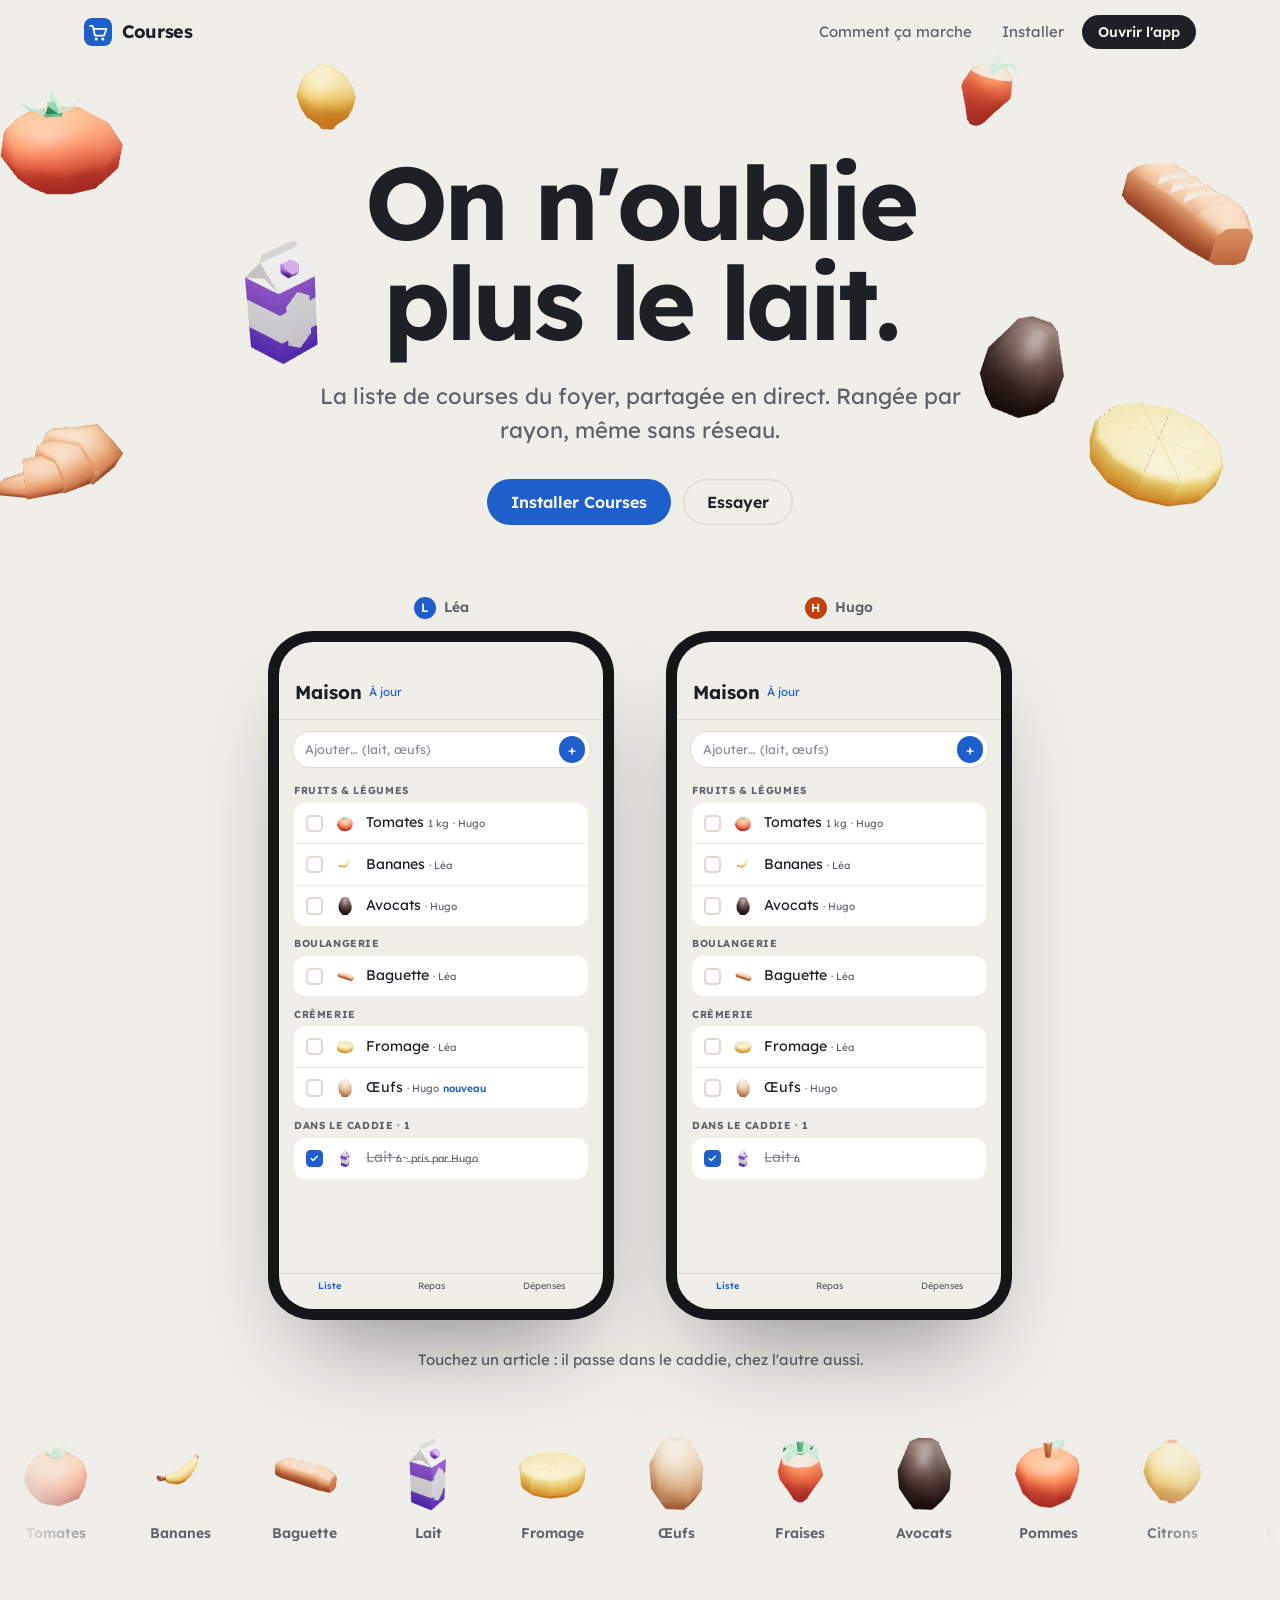
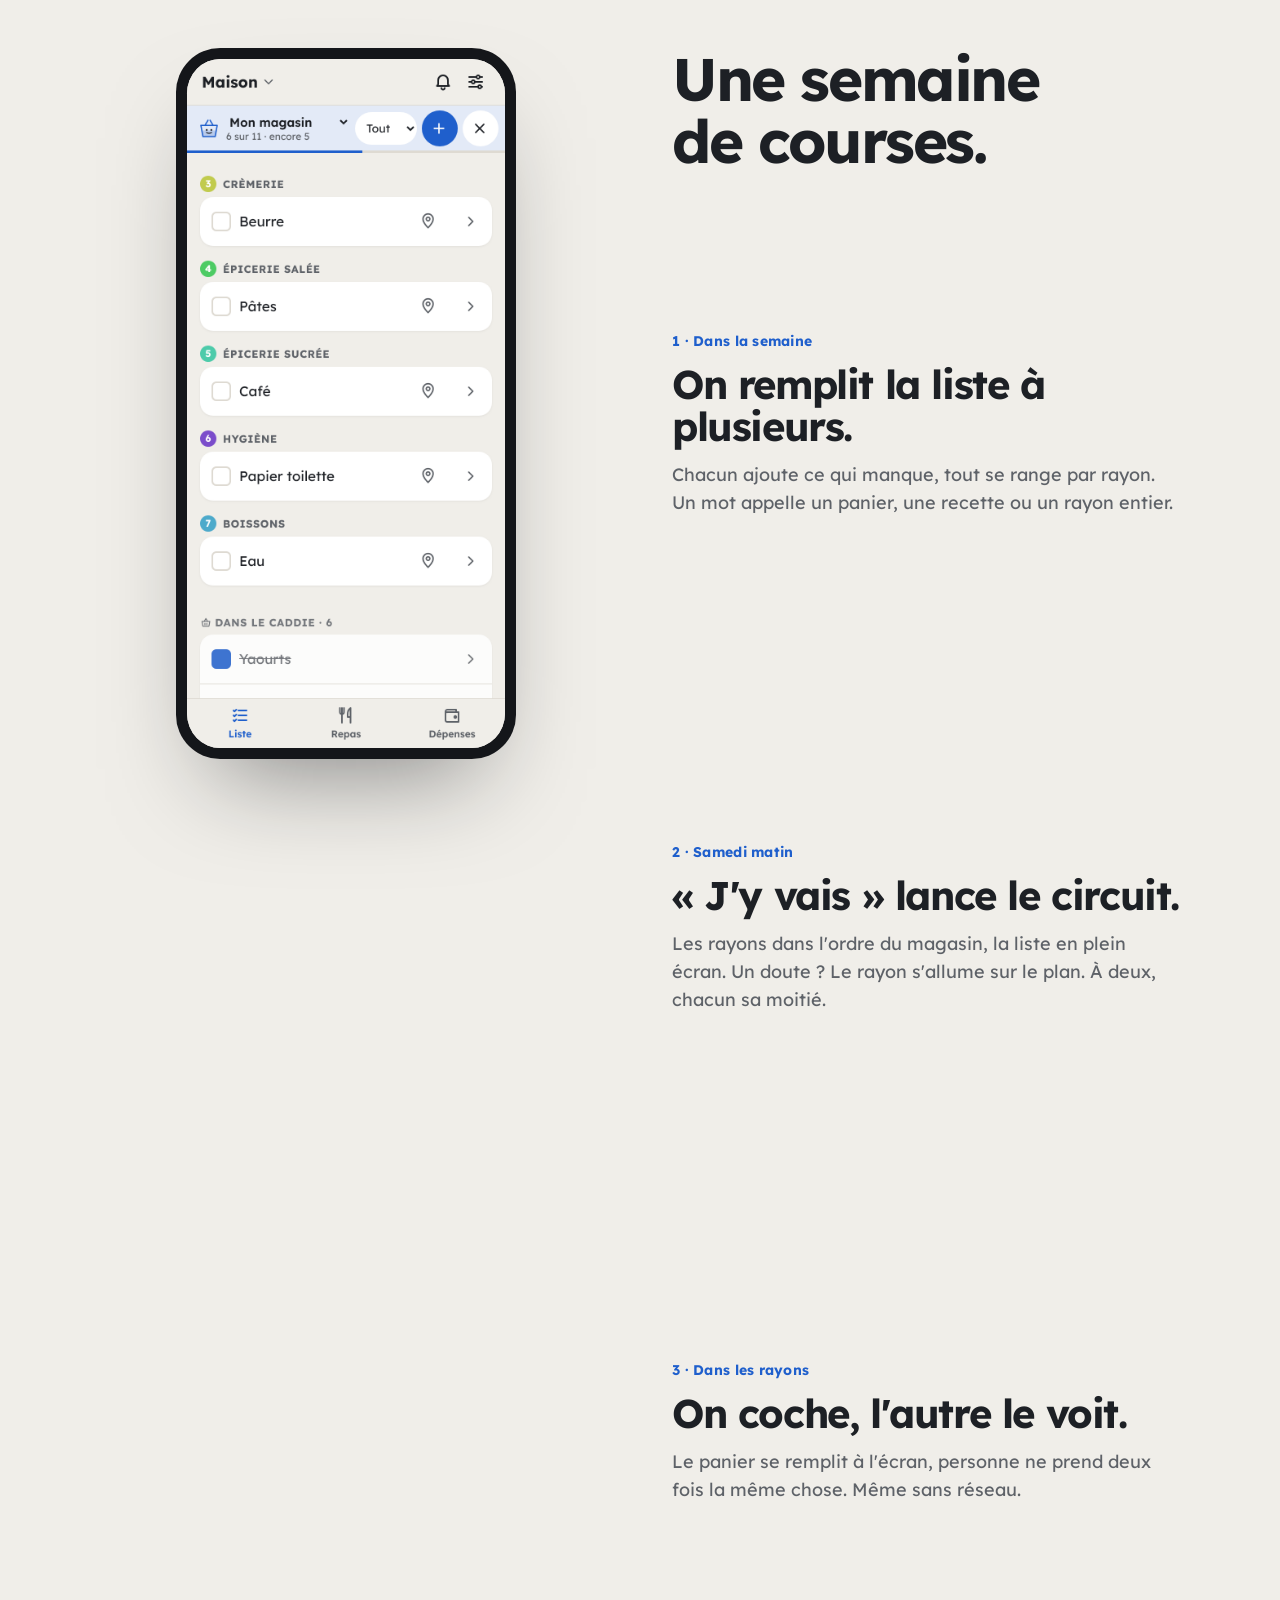
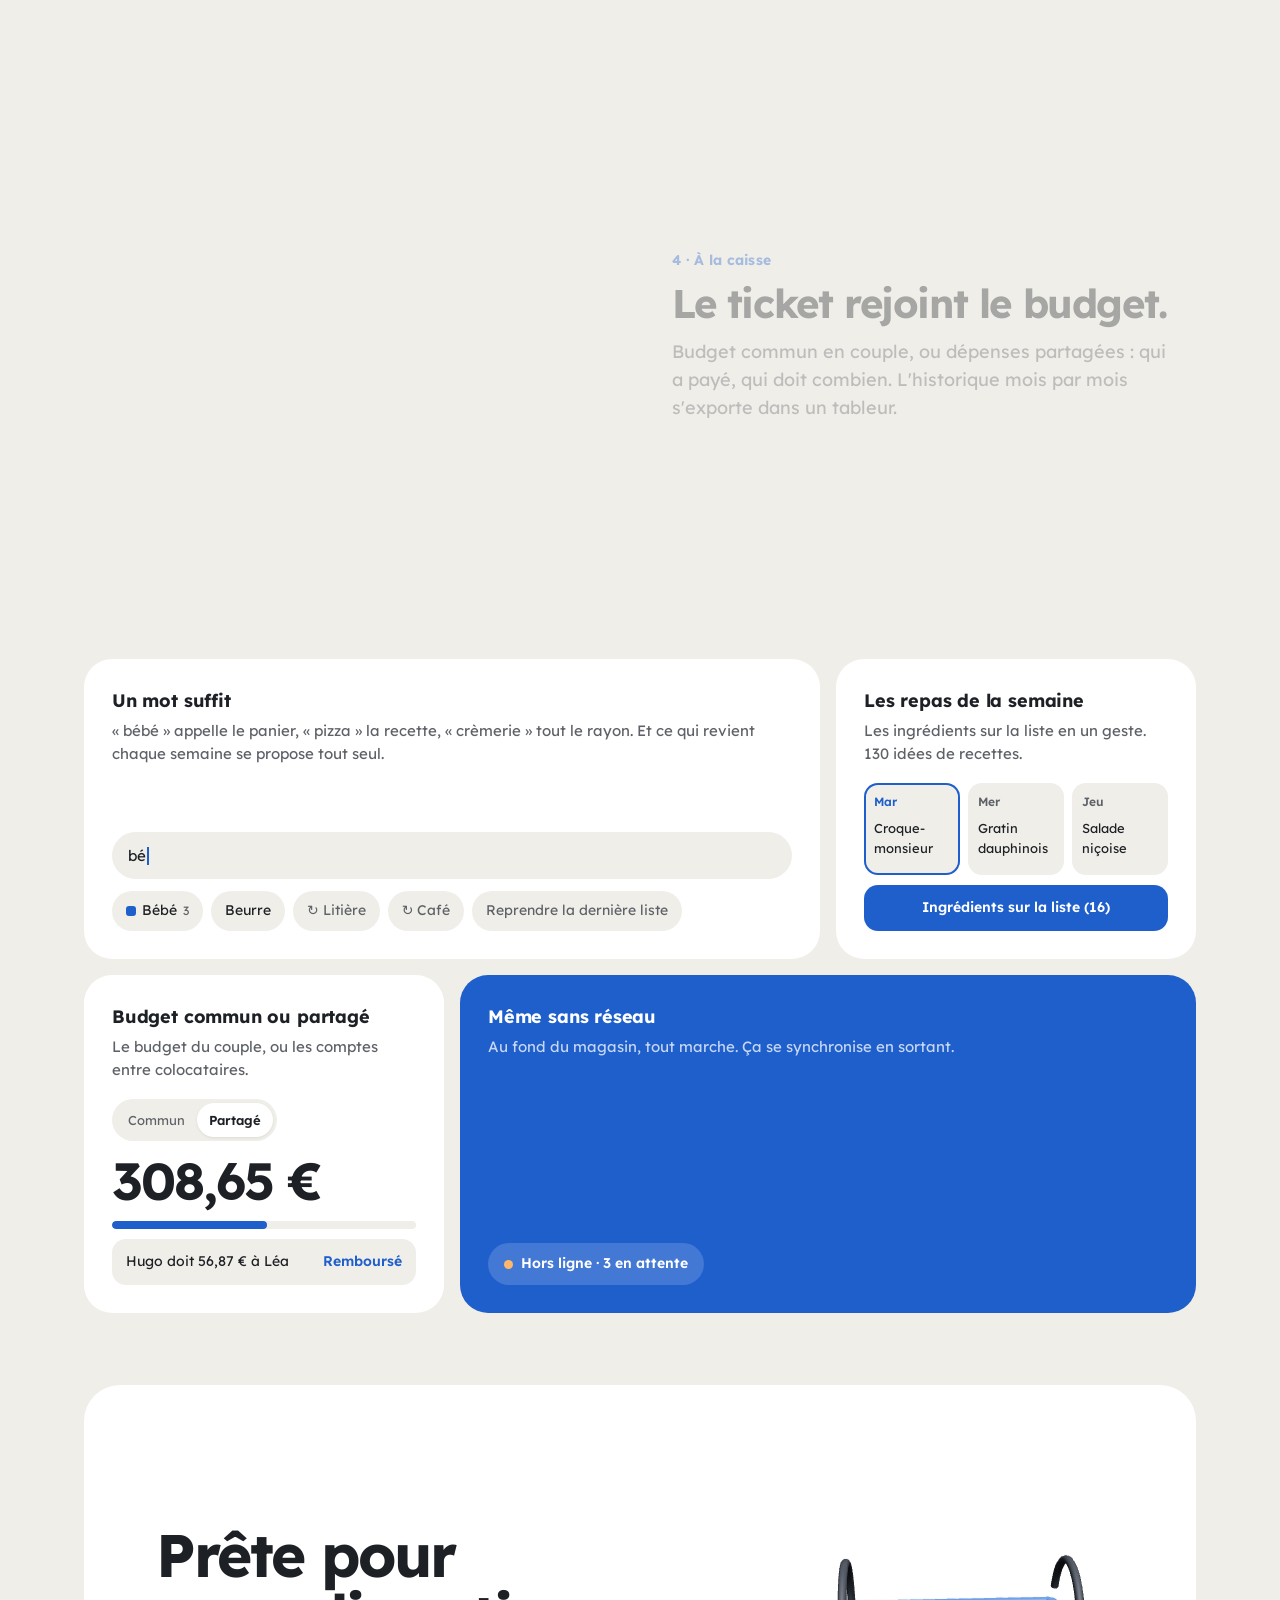
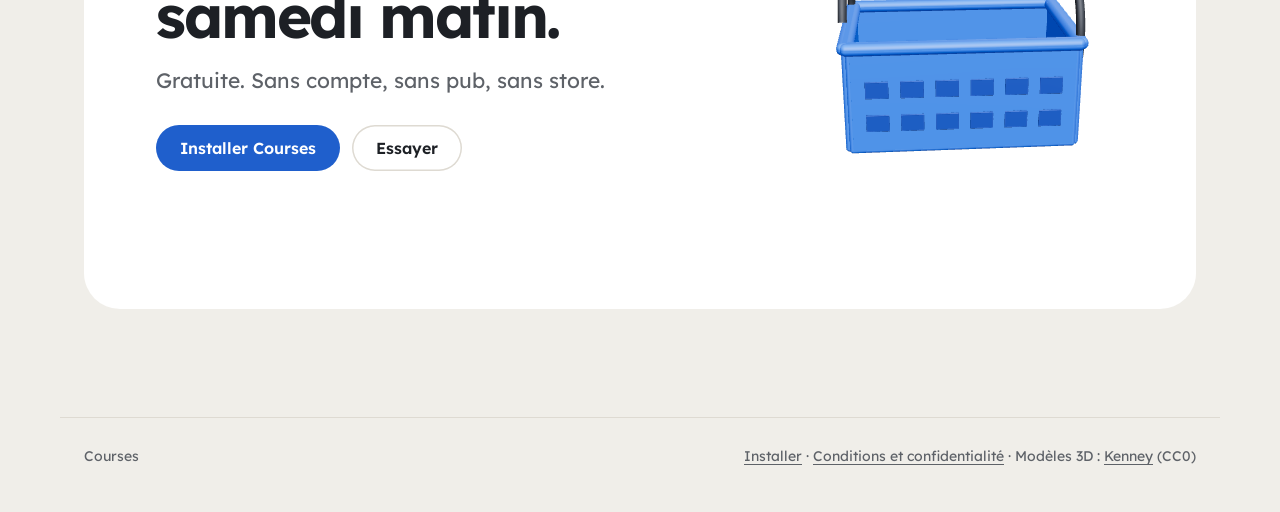
==== commit fe693a47: "Vitrine : captures de l'app actuelle, étapes mises à jour, tuile « Un mot suffit » Co-Authored-By: C" ====
--- a/site/index.html
+++ b/site/index.html
@@ -4,7 +4,7 @@
   <meta charset="utf-8">
   <meta name="viewport" content="width=device-width, initial-scale=1, viewport-fit=cover">
   <title>Courses</title>
-  <meta name="description" content="La liste de courses partagée du foyer : chacun ajoute depuis son téléphone, et au magasin tout est rangé par rayon, même sans réseau. Gratuite, sans compte.">
+  <meta name="description" content="La liste de courses partagée du foyer : chacun ajoute depuis son téléphone, un mot appelle un panier ou une recette, et au magasin tout est rangé par rayon, même sans réseau. Gratuite, sans compte.">
   <meta property="og:title" content="Courses">
   <meta property="og:description" content="La liste de courses partagée du foyer, rangée par rayons, même sans réseau.">
   <meta property="og:image" content="img/liste.png">
@@ -54,10 +54,10 @@
         <div>
           <h2 class="flow-intro">Une semaine<br>de courses.</h2>
           <div class="steps">
-            <div class="step on"><div class="n">1 · Dans la semaine</div><h3>On remplit la liste à plusieurs.</h3><p>Chacun ajoute ce qui manque. Tout se range par rayon.</p><img class="shot-sm" src="img/liste.png" alt="La liste rangée par rayons" loading="lazy"></div>
-            <div class="step"><div class="n">2 · Samedi matin</div><h3>« J'y vais » lance le circuit.</h3><p>Les rayons dans l'ordre du magasin. À deux, chacun sa moitié.</p><img class="shot-sm" src="img/magasin.png" alt="Le circuit dans le magasin" loading="lazy"></div>
-            <div class="step"><div class="n">3 · Dans les rayons</div><h3>On coche, l'autre le voit.</h3><p>Personne ne prend deux fois la même chose. Même sans réseau.</p><img class="shot-sm" src="img/caddie.png" alt="Les articles dans le caddie" loading="lazy"></div>
-            <div class="step"><div class="n">4 · À la caisse</div><h3>Le ticket rejoint le budget.</h3><p>Budget commun en couple, ou dépenses partagées : qui a payé, qui doit combien.</p><img class="shot-sm" src="img/partage.png" alt="Le partage des dépenses" loading="lazy"></div>
+            <div class="step on"><div class="n">1 · Dans la semaine</div><h3>On remplit la liste à plusieurs.</h3><p>Chacun ajoute ce qui manque, tout se range par rayon. Un mot appelle un panier, une recette ou un rayon entier.</p><img class="shot-sm" src="img/liste.png" alt="La liste rangée par rayons" loading="lazy"></div>
+            <div class="step"><div class="n">2 · Samedi matin</div><h3>« J'y vais » lance le circuit.</h3><p>Les rayons dans l'ordre du magasin, la liste en plein écran. Un doute ? Le rayon s'allume sur le plan. À deux, chacun sa moitié.</p><img class="shot-sm" src="img/magasin.png" alt="Le circuit dans le magasin, le rayon du lait allumé sur le plan" loading="lazy"></div>
+            <div class="step"><div class="n">3 · Dans les rayons</div><h3>On coche, l'autre le voit.</h3><p>Le panier se remplit à l'écran, personne ne prend deux fois la même chose. Même sans réseau.</p><img class="shot-sm" src="img/caddie.png" alt="Les articles dans le caddie" loading="lazy"></div>
+            <div class="step"><div class="n">4 · À la caisse</div><h3>Le ticket rejoint le budget.</h3><p>Budget commun en couple, ou dépenses partagées : qui a payé, qui doit combien. L'historique mois par mois s'exporte dans un tableur.</p><img class="shot-sm" src="img/partage.png" alt="Le partage des dépenses" loading="lazy"></div>
           </div>
         </div>
       </div>
@@ -66,8 +66,15 @@
     <section class="more">
       <div class="wrap">
         <div class="bento">
+          <div class="tile w2">
+            <div><h3>Un mot suffit</h3><p>« bébé » appelle le panier, « pizza » la recette, « crèmerie » tout le rayon. Et ce qui revient chaque semaine se propose tout seul.</p></div>
+            <div class="ui">
+              <div class="field-ui">bé<i></i></div>
+              <div class="chips-ui"><span><b class="bk"></b>Bébé <small>3</small></span><span>Beurre</span><span class="soft">↻ Litière</span><span class="soft">↻ Café</span><span class="soft">Reprendre la dernière liste</span></div>
+            </div>
+          </div>
           <div class="tile">
-            <div><h3>Les repas de la semaine</h3><p>Les ingrédients sur la liste en un geste. Une centaine d'idées.</p></div>
+            <div><h3>Les repas de la semaine</h3><p>Les ingrédients sur la liste en un geste. 130 idées de recettes.</p></div>
             <div class="ui">
               <div class="week">
                 <div class="today"><b>Mar</b>Croque-monsieur</div>
@@ -86,7 +93,7 @@
               <div class="owe"><span>Hugo doit 56,87 € à Léa</span><em>Remboursé</em></div>
             </div>
           </div>
-          <div class="tile blue">
+          <div class="tile blue w2">
             <div><h3>Même sans réseau</h3><p>Au fond du magasin, tout marche. Ça se synchronise en sortant.</p></div>
             <div class="ui"><span class="status" id="netStatus"><i></i><span>Hors ligne · 3 en attente</span></span></div>
           </div>
--- a/site/site.css
+++ b/site/site.css
@@ -144,6 +144,14 @@
 .owe { display: flex; justify-content: space-between; align-items: center; gap: 10px; background: var(--bg); border-radius: 14px; padding: 12px 14px; font-size: 14px; margin-top: 10px; }
 .owe em { font-style: normal; color: var(--accent); font-weight: 600; }
 .small-muted { font-size: 13px; color: var(--muted); }
+.field-ui { background: var(--bg); border-radius: 99px; padding: 12px 16px; font-size: 15px; display: flex; align-items: center; }
+.field-ui i { width: 2px; height: 18px; background: var(--accent); margin-left: 1px; animation: caret 1s steps(1) infinite; }
+@keyframes caret { 50% { opacity: 0; } }
+.chips-ui { display: flex; flex-wrap: wrap; gap: 8px; margin-top: 12px; font-size: 14px; }
+.chips-ui span { background: var(--bg); border-radius: 99px; padding: 8px 14px; display: inline-flex; align-items: center; gap: 6px; }
+.chips-ui span.soft { color: var(--muted); }
+.chips-ui small { color: var(--muted); font-size: 12px; }
+.chips-ui .bk { width: 10px; height: 10px; border-radius: 3px; background: var(--accent); }
 .status { display: inline-flex; align-items: center; gap: 8px; align-self: flex-start; background: rgba(255, 255, 255, .16); border-radius: 99px; padding: 10px 16px; font-size: 14px; font-weight: 600; }
 .status i { width: 9px; height: 9px; border-radius: 50%; background: #ffb86b; }
 .status.ok i { background: #7ee0a2; }
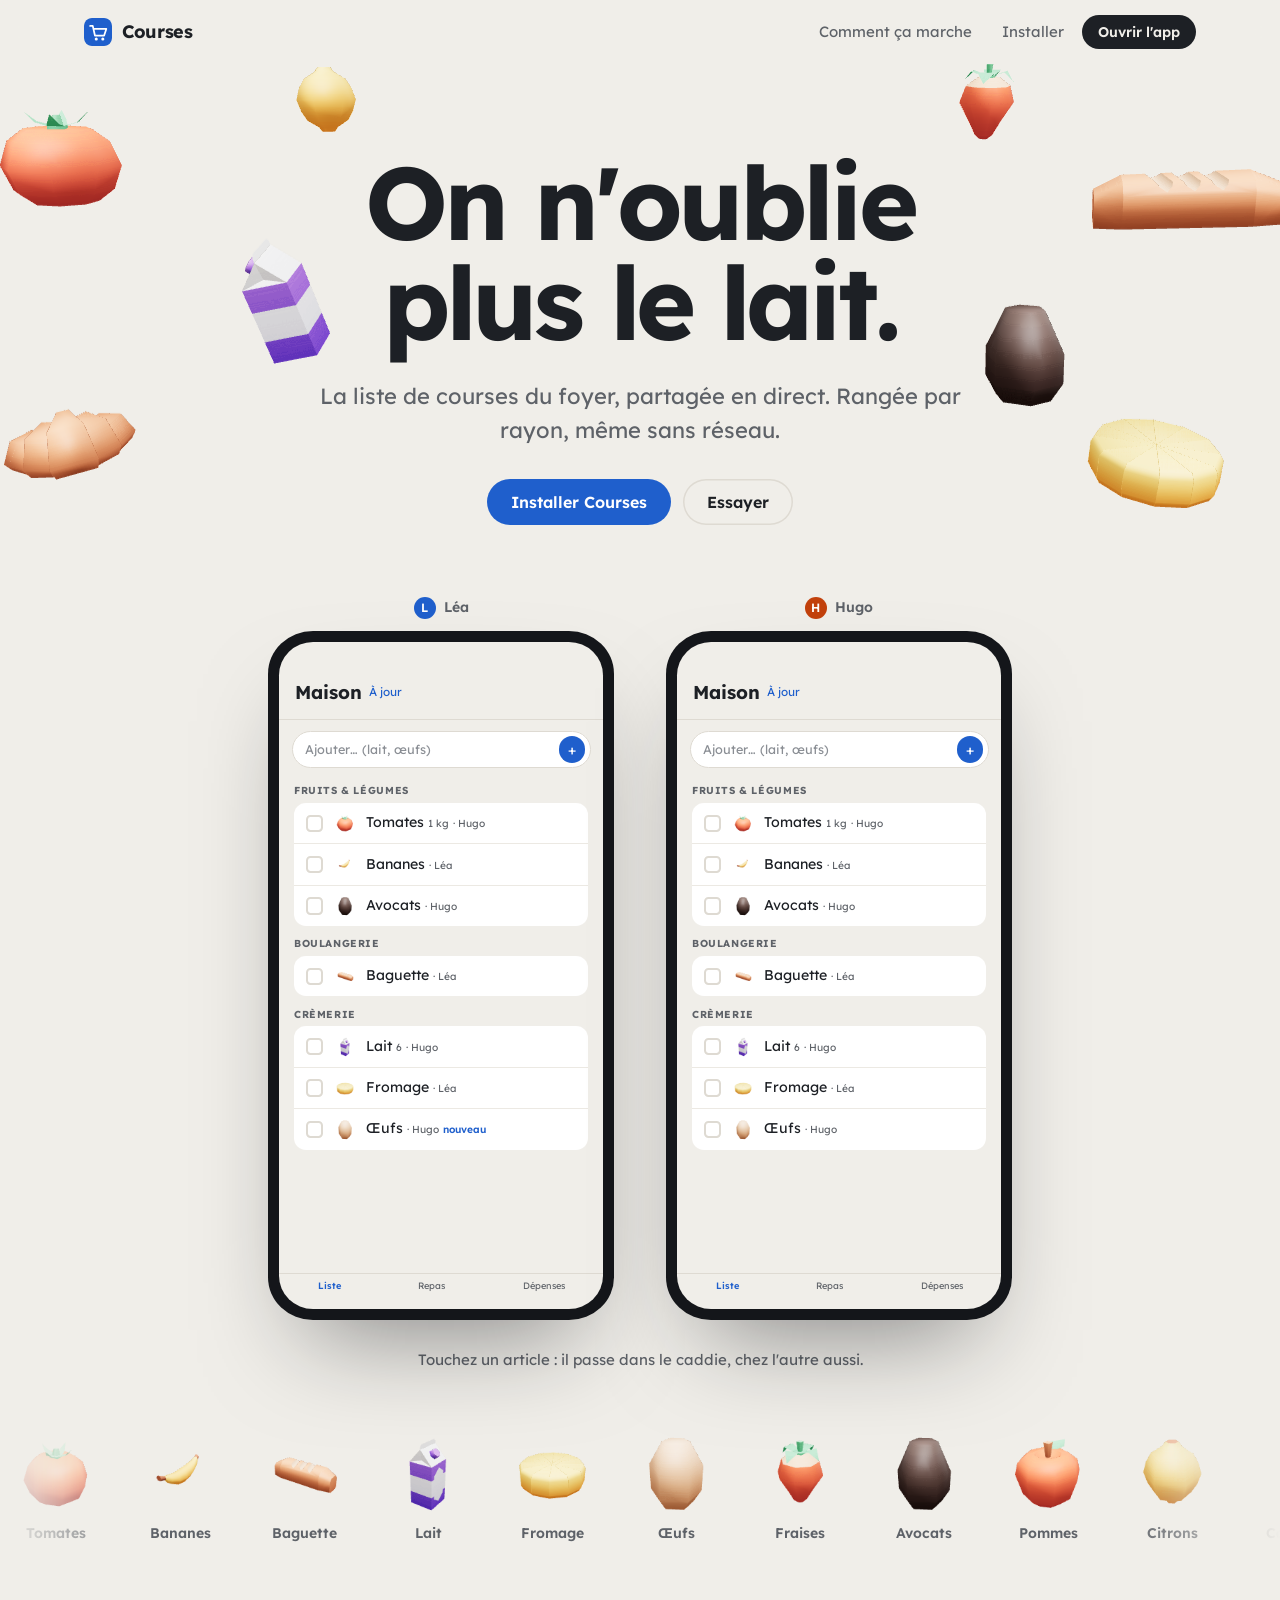
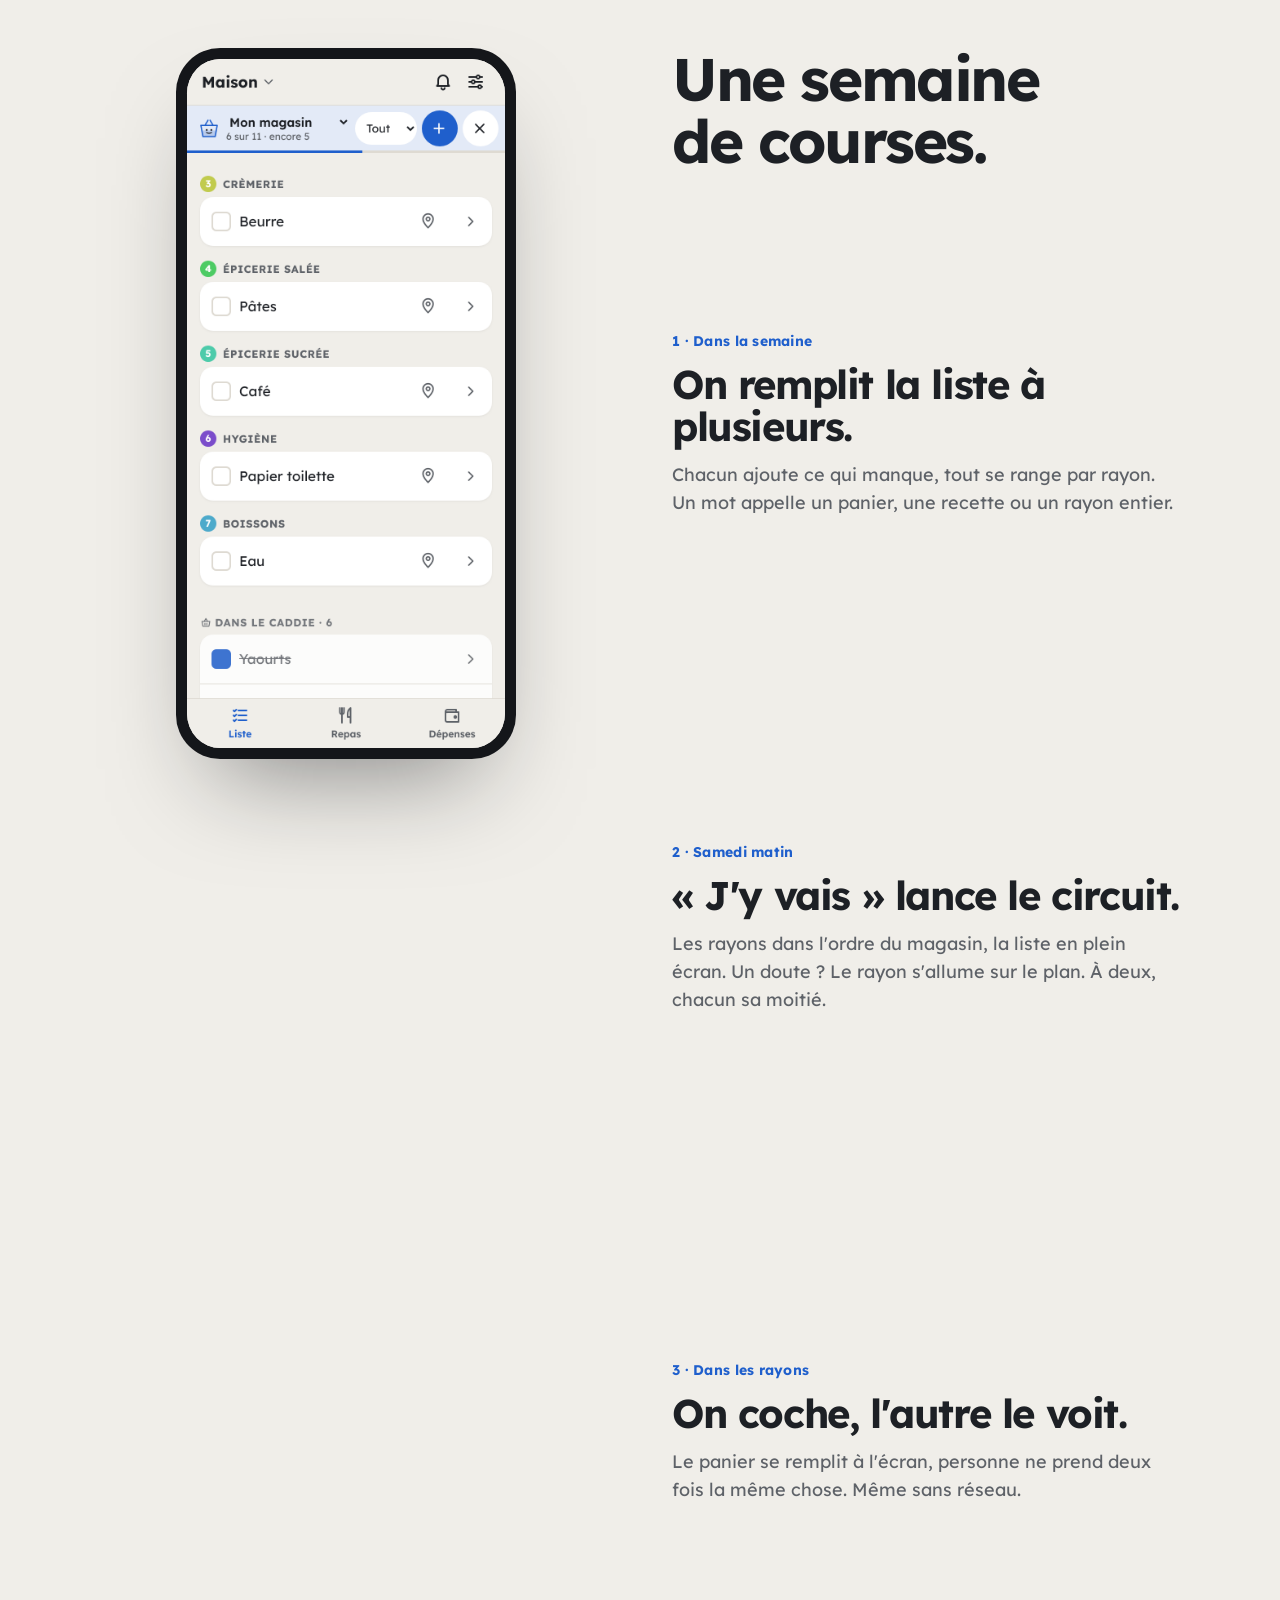
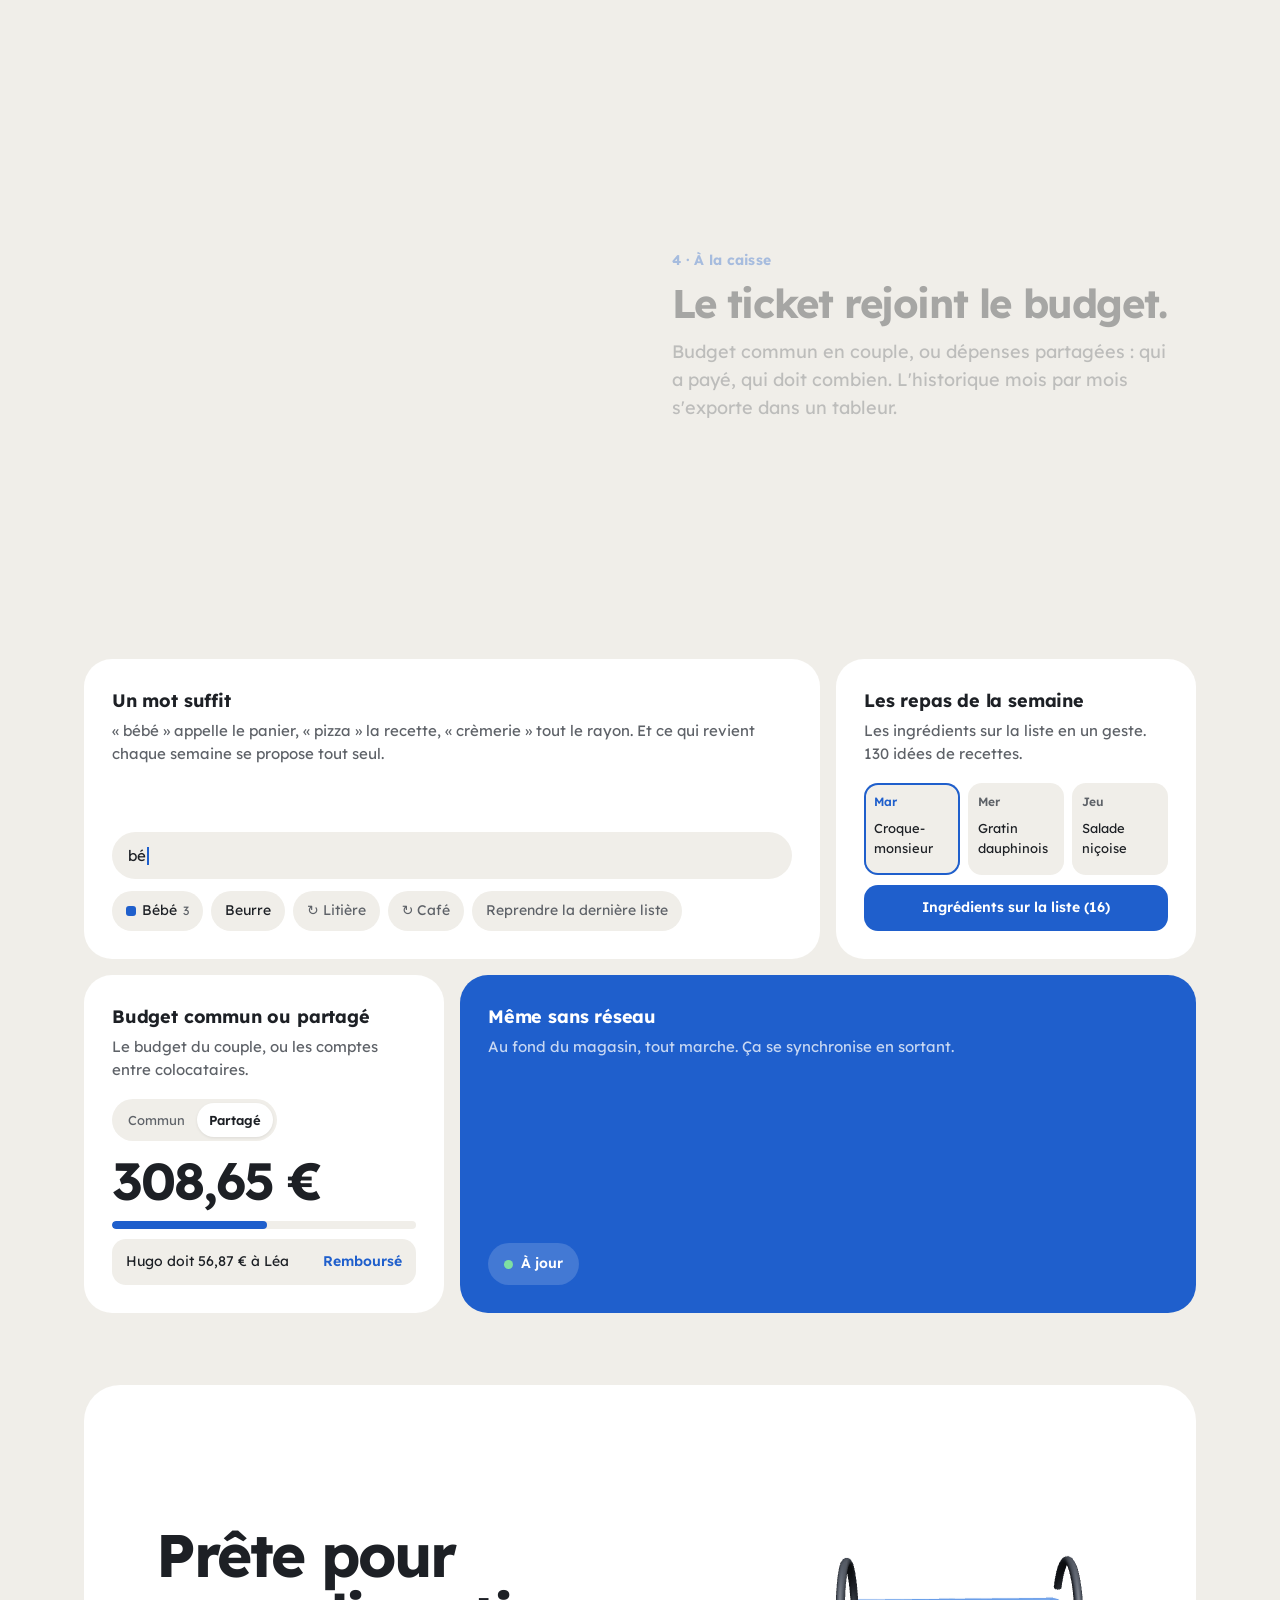
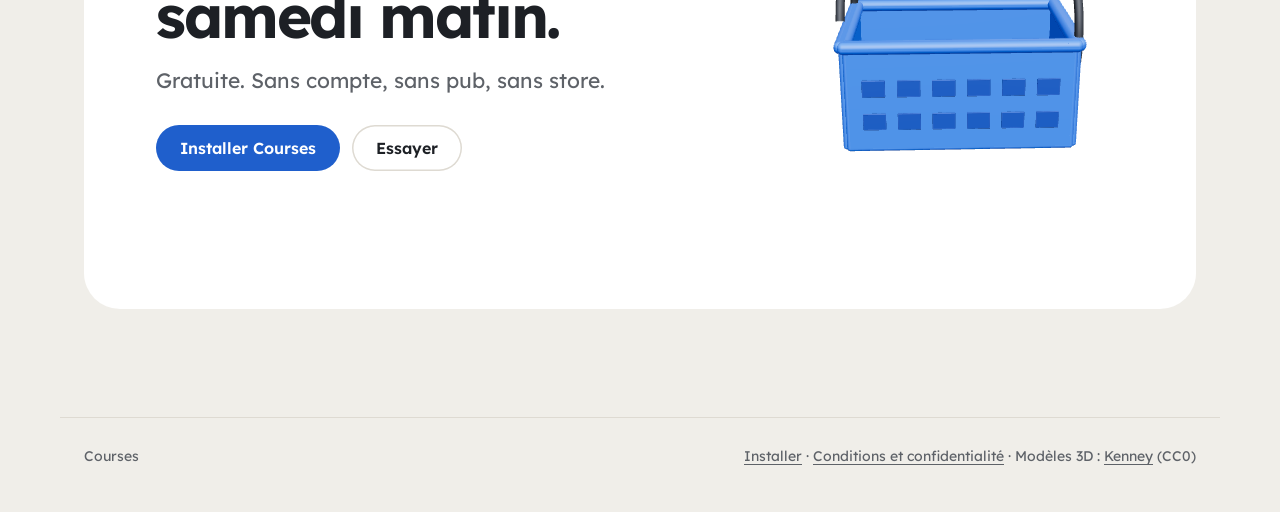
==== commit c98b2ad7: "Vitrine : feuille de style versionnée (le cache de Safari gardait l'ancienne), styles en double reti" ====
--- a/site/index.html
+++ b/site/index.html
@@ -11,7 +11,7 @@
   <meta name="theme-color" content="#f0eee9">
   <meta name="color-scheme" content="light">
   <link rel="icon" href="../icon.svg" type="image/svg+xml">
-  <link rel="stylesheet" href="site.css">
+  <link rel="stylesheet" href="site.css?v=2">
 </head>
 <body>
   <header class="top">
@@ -126,7 +126,7 @@
   </footer>
 
   <script src="../src/icons.js"></script>
-  <script src="site.js"></script>
+  <script src="site.js?v=2"></script>
   <script type="importmap">{ "imports": { "three": "./vendor/three/build/three.module.min.js" } }</script>
   <script type="module" src="3d.js"></script>
 </body>
--- a/site/site.css
+++ b/site/site.css
@@ -145,13 +145,12 @@
 .owe em { font-style: normal; color: var(--accent); font-weight: 600; }
 .small-muted { font-size: 13px; color: var(--muted); }
 .field-ui { background: var(--bg); border-radius: 99px; padding: 12px 16px; font-size: 15px; display: flex; align-items: center; }
-.field-ui i { width: 2px; height: 18px; background: var(--accent); margin-left: 1px; animation: caret 1s steps(1) infinite; }
+.field-ui i { display: inline-block; width: 2px; height: 18px; background: var(--accent); margin-left: 1px; animation: caret 1s steps(1) infinite; }
 @keyframes caret { 50% { opacity: 0; } }
-.chips-ui { display: flex; flex-wrap: wrap; gap: 8px; margin-top: 12px; font-size: 14px; }
-.chips-ui span { background: var(--bg); border-radius: 99px; padding: 8px 14px; display: inline-flex; align-items: center; gap: 6px; }
+.field-ui + .chips-ui { margin-top: 12px; }
 .chips-ui span.soft { color: var(--muted); }
 .chips-ui small { color: var(--muted); font-size: 12px; }
-.chips-ui .bk { width: 10px; height: 10px; border-radius: 3px; background: var(--accent); }
+.chips-ui .bk { display: inline-block; width: 10px; height: 10px; border-radius: 3px; background: var(--accent); }
 .status { display: inline-flex; align-items: center; gap: 8px; align-self: flex-start; background: rgba(255, 255, 255, .16); border-radius: 99px; padding: 10px 16px; font-size: 14px; font-weight: 600; }
 .status i { width: 9px; height: 9px; border-radius: 50%; background: #ffb86b; }
 .status.ok i { background: #7ee0a2; }
